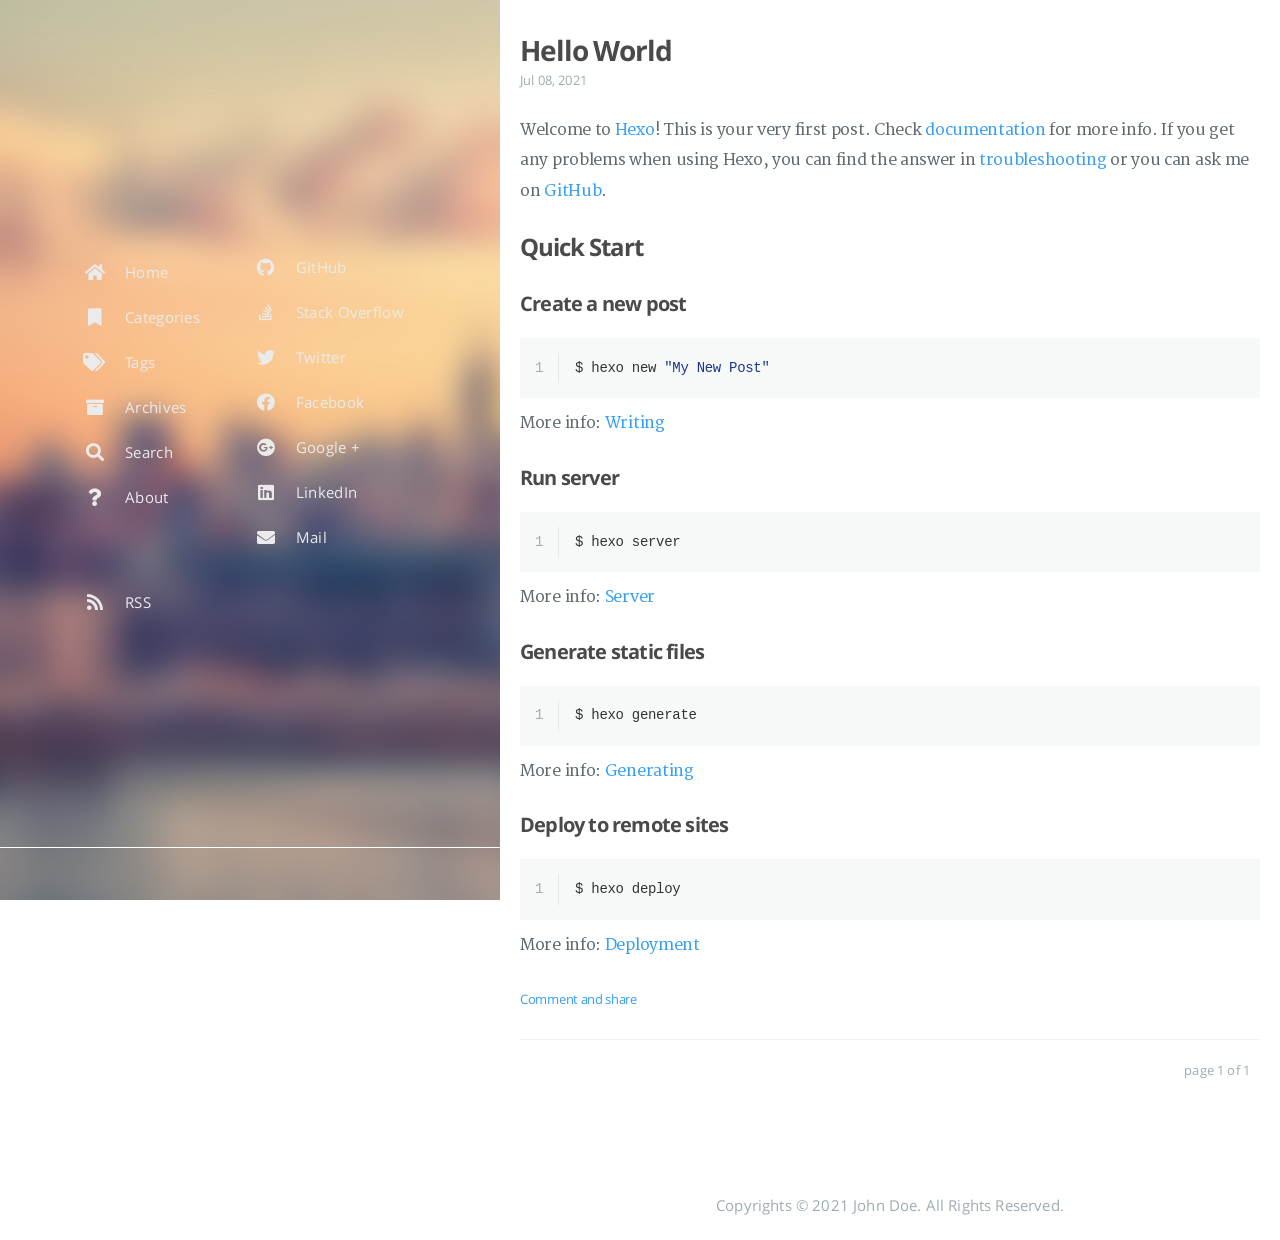
==== archives/index.html @ 2bb34d75 "Site updated: 2021-07-10 12:46:22" ====
<!DOCTYPE html>
<html lang="en">
    
<head>
    <meta charset="UTF-8">
    <meta name="viewport" content="width=device-width, initial-scale=1">
    <meta name="generator" content="Hexo">
    <title>Archives - Hexo</title>
    <meta name="author" content="John Doe">
    
    
    
    <script type="application/ld+json">{}</script>
    <meta property="og:type" content="blog">
<meta property="og:title" content="Hexo">
<meta property="og:url" content="http://example.com/archives/index.html">
<meta property="og:site_name" content="Hexo">
<meta property="og:locale" content="en_US">
<meta property="article:author" content="John Doe">
<meta name="twitter:card" content="summary">
    
    
        
    
    
    
    
    
    <!--STYLES-->
    
<link rel="stylesheet" href="/assets/css/style-0vx0y1b4r2hgbgjntsc25ld7u2rra9zrxju12p1kp8ycnck8n7cpwuxlswwr.min.css">

    <!--STYLES END-->
    

    

    
</head>

    <body>
        <div id="blog">
            <!-- Define author's picture -->


    

<header id="header" data-behavior="1">
    <i id="btn-open-sidebar" class="fa fa-lg fa-bars"></i>
    <div class="header-title">
        <a
            class="header-title-link"
            href="/"
            aria-label=""
        >
            Hexo
        </a>
    </div>
    
        
            <a
                class="header-right-picture "
                href="#about"
                aria-label="Open the link: /#about"
            >
        
        
        </a>
    
</header>

            <!-- Define author's picture -->


<nav id="sidebar" data-behavior="1">
    <div class="sidebar-container">
        
        
            <ul class="sidebar-buttons">
            
                <li class="sidebar-button">
                    
                        <a
                            class="sidebar-button-link "
                            href="/"
                            
                            rel="noopener"
                            title="Home"
                        >
                        <i class="sidebar-button-icon fa fa-home" aria-hidden="true"></i>
                        <span class="sidebar-button-desc">Home</span>
                    </a>
            </li>
            
                <li class="sidebar-button">
                    
                        <a
                            class="sidebar-button-link "
                            href="/all-categories"
                            
                            rel="noopener"
                            title="Categories"
                        >
                        <i class="sidebar-button-icon fa fa-bookmark" aria-hidden="true"></i>
                        <span class="sidebar-button-desc">Categories</span>
                    </a>
            </li>
            
                <li class="sidebar-button">
                    
                        <a
                            class="sidebar-button-link "
                            href="/all-tags"
                            
                            rel="noopener"
                            title="Tags"
                        >
                        <i class="sidebar-button-icon fa fa-tags" aria-hidden="true"></i>
                        <span class="sidebar-button-desc">Tags</span>
                    </a>
            </li>
            
                <li class="sidebar-button">
                    
                        <a
                            class="sidebar-button-link "
                            href="/all-archives"
                            
                            rel="noopener"
                            title="Archives"
                        >
                        <i class="sidebar-button-icon fa fa-archive" aria-hidden="true"></i>
                        <span class="sidebar-button-desc">Archives</span>
                    </a>
            </li>
            
                <li class="sidebar-button">
                    
                        <a
                            class="sidebar-button-link open-algolia-search"
                            href="#search"
                            
                            rel="noopener"
                            title="Search"
                        >
                        <i class="sidebar-button-icon fa fa-search" aria-hidden="true"></i>
                        <span class="sidebar-button-desc">Search</span>
                    </a>
            </li>
            
                <li class="sidebar-button">
                    
                        <a
                            class="sidebar-button-link "
                            href="#about"
                            
                            rel="noopener"
                            title="About"
                        >
                        <i class="sidebar-button-icon fa fa-question" aria-hidden="true"></i>
                        <span class="sidebar-button-desc">About</span>
                    </a>
            </li>
            
        </ul>
        
            <ul class="sidebar-buttons">
            
                <li class="sidebar-button">
                    
                        <a
                            class="sidebar-button-link "
                            href="https://github.com/"
                            
                                target="_blank"
                            
                            rel="noopener"
                            title="GitHub"
                        >
                        <i class="sidebar-button-icon fab fa-github" aria-hidden="true"></i>
                        <span class="sidebar-button-desc">GitHub</span>
                    </a>
            </li>
            
                <li class="sidebar-button">
                    
                        <a
                            class="sidebar-button-link "
                            href="http://stackoverflow.com/users"
                            
                                target="_blank"
                            
                            rel="noopener"
                            title="Stack Overflow"
                        >
                        <i class="sidebar-button-icon fab fa-stack-overflow" aria-hidden="true"></i>
                        <span class="sidebar-button-desc">Stack Overflow</span>
                    </a>
            </li>
            
                <li class="sidebar-button">
                    
                        <a
                            class="sidebar-button-link "
                            href="https://twitter.com/"
                            
                                target="_blank"
                            
                            rel="noopener"
                            title="Twitter"
                        >
                        <i class="sidebar-button-icon fab fa-twitter" aria-hidden="true"></i>
                        <span class="sidebar-button-desc">Twitter</span>
                    </a>
            </li>
            
                <li class="sidebar-button">
                    
                        <a
                            class="sidebar-button-link "
                            href="https://facebook.com/"
                            
                                target="_blank"
                            
                            rel="noopener"
                            title="Facebook"
                        >
                        <i class="sidebar-button-icon fab fa-facebook" aria-hidden="true"></i>
                        <span class="sidebar-button-desc">Facebook</span>
                    </a>
            </li>
            
                <li class="sidebar-button">
                    
                        <a
                            class="sidebar-button-link "
                            href="https://plus.google.com/"
                            
                                target="_blank"
                            
                            rel="noopener"
                            title="Google +"
                        >
                        <i class="sidebar-button-icon fab fa-google-plus" aria-hidden="true"></i>
                        <span class="sidebar-button-desc">Google +</span>
                    </a>
            </li>
            
                <li class="sidebar-button">
                    
                        <a
                            class="sidebar-button-link "
                            href="https://www.linkedin.com/profile/"
                            
                                target="_blank"
                            
                            rel="noopener"
                            title="LinkedIn"
                        >
                        <i class="sidebar-button-icon fab fa-linkedin" aria-hidden="true"></i>
                        <span class="sidebar-button-desc">LinkedIn</span>
                    </a>
            </li>
            
                <li class="sidebar-button">
                    
                        <a
                            class="sidebar-button-link "
                            href="/mailto"
                            
                            rel="noopener"
                            title="Mail"
                        >
                        <i class="sidebar-button-icon fa fa-envelope" aria-hidden="true"></i>
                        <span class="sidebar-button-desc">Mail</span>
                    </a>
            </li>
            
        </ul>
        
            <ul class="sidebar-buttons">
            
                <li class="sidebar-button">
                    
                        <a
                            class="sidebar-button-link "
                            href="/atom.xml"
                            
                            rel="noopener"
                            title="RSS"
                        >
                        <i class="sidebar-button-icon fa fa-rss" aria-hidden="true"></i>
                        <span class="sidebar-button-desc">RSS</span>
                    </a>
            </li>
            
        </ul>
        
    </div>
</nav>

            
            <div id="main" data-behavior="1"
                 class="
                        hasCoverMetaIn
                        ">
                
    <section class="postShorten-group main-content-wrap">
    
    
    <article class="postShorten postShorten--thumbnailimg-bottom">
        <div class="postShorten-wrap">
            
            <div class="postShorten-header">
                <h1 class="postShorten-title">
                    
                        <a
                            class="link-unstyled"
                            href="/2021/07/08/hello-world/"
                            aria-label=": Hello World"
                        >
                            Hello World
                        </a>
                    
                </h1>
                <div class="postShorten-meta">
    <time datetime="2021-07-08T10:15:32+08:00">
	
		    Jul 08, 2021
    	
    </time>
    
</div>

            </div>
            
                <div class="postShorten-content">
                    <p>Welcome to <a target="_blank" rel="noopener" href="https://hexo.io/">Hexo</a>! This is your very first post. Check <a target="_blank" rel="noopener" href="https://hexo.io/docs/">documentation</a> for more info. If you get any problems when using Hexo, you can find the answer in <a target="_blank" rel="noopener" href="https://hexo.io/docs/troubleshooting.html">troubleshooting</a> or you can ask me on <a target="_blank" rel="noopener" href="https://github.com/hexojs/hexo/issues">GitHub</a>.</p>
<h2 id="Quick-Start"><a href="#Quick-Start" class="headerlink" title="Quick Start"></a>Quick Start</h2><h3 id="Create-a-new-post"><a href="#Create-a-new-post" class="headerlink" title="Create a new post"></a>Create a new post</h3><figure class="highlight bash"><table><tr><td class="gutter"><pre><span class="line">1</span><br></pre></td><td class="code"><pre><span class="line">$ hexo new <span class="string">&quot;My New Post&quot;</span></span><br></pre></td></tr></table></figure>

<p>More info: <a target="_blank" rel="noopener" href="https://hexo.io/docs/writing.html">Writing</a></p>
<h3 id="Run-server"><a href="#Run-server" class="headerlink" title="Run server"></a>Run server</h3><figure class="highlight bash"><table><tr><td class="gutter"><pre><span class="line">1</span><br></pre></td><td class="code"><pre><span class="line">$ hexo server</span><br></pre></td></tr></table></figure>

<p>More info: <a target="_blank" rel="noopener" href="https://hexo.io/docs/server.html">Server</a></p>
<h3 id="Generate-static-files"><a href="#Generate-static-files" class="headerlink" title="Generate static files"></a>Generate static files</h3><figure class="highlight bash"><table><tr><td class="gutter"><pre><span class="line">1</span><br></pre></td><td class="code"><pre><span class="line">$ hexo generate</span><br></pre></td></tr></table></figure>

<p>More info: <a target="_blank" rel="noopener" href="https://hexo.io/docs/generating.html">Generating</a></p>
<h3 id="Deploy-to-remote-sites"><a href="#Deploy-to-remote-sites" class="headerlink" title="Deploy to remote sites"></a>Deploy to remote sites</h3><figure class="highlight bash"><table><tr><td class="gutter"><pre><span class="line">1</span><br></pre></td><td class="code"><pre><span class="line">$ hexo deploy</span><br></pre></td></tr></table></figure>

<p>More info: <a target="_blank" rel="noopener" href="https://hexo.io/docs/one-command-deployment.html">Deployment</a></p>

                    
                        


                    
                    
                        <p>
                            <a
                                href="/2021/07/08/hello-world/#post-footer"
                                class="postShorten-excerpt_link link"
                                aria-label=""
                            >
                                Comment and share
                            </a>
                        </p>
                    
                </div>
            
        </div>
        
    </article>
    
    <div class="pagination-bar">
    <ul class="pagination">
        
        
        <li class="pagination-number">page 1 of 1</li>
    </ul>
</div>

</section>



                <footer id="footer" class="main-content-wrap">
    <span class="copyrights">
        Copyrights &copy; 2021 John Doe. All Rights Reserved.
    </span>
</footer>

            </div>
            
        </div>
        


<div id="about">
    <div id="about-card">
        <div id="about-btn-close">
            <i class="fa fa-times"></i>
        </div>
        
            <h4 id="about-card-name">John Doe</h4>
        
            <div id="about-card-bio"><p>author.bio</p>
</div>
        
        
            <div id="about-card-job">
                <i class="fa fa-briefcase"></i>
                <br/>
                <p>author.job</p>

            </div>
        
        
    </div>
</div>

        
        
<div id="cover" style="background-image:url('/assets/images/cover.jpg');"></div>
        <!--SCRIPTS-->

<script src="/assets/js/script-9dwob63skpbcmeug5smx0tuoi9j66sajlagkvcofuxsrm4y6jspctwbn5pki.min.js"></script>

<!--SCRIPTS END-->





    </body>
</html>
---- assets/css/style-0vx0y1b4r2hgbgjntsc25ld7u2rra9zrxju12p1kp8ycnck8n7cpwuxlswwr.min.css ----
@charset "UTF-8";/*!
 * Font Awesome Free 5.15.2 by @fontawesome - https://fontawesome.com
 * License - https://fontawesome.com/license/free (Icons: CC BY 4.0, Fonts: SIL OFL 1.1, Code: MIT License)
 */.fa,.fab,.fad,.fal,.far,.fas{-moz-osx-font-smoothing:grayscale;-webkit-font-smoothing:antialiased;display:inline-block;font-style:normal;font-variant:normal;text-rendering:auto;line-height:1}.fa-lg{font-size:1.33333em;line-height:.75em;vertical-align:-.0667em}.fa-xs{font-size:.75em}.fa-sm{font-size:.875em}.fa-1x{font-size:1em}.fa-2x{font-size:2em}.fa-3x{font-size:3em}.fa-4x{font-size:4em}.fa-5x{font-size:5em}.fa-6x{font-size:6em}.fa-7x{font-size:7em}.fa-8x{font-size:8em}.fa-9x{font-size:9em}.fa-10x{font-size:10em}.fa-fw{text-align:center;width:1.25em}.fa-ul{list-style-type:none;margin-left:2.5em;padding-left:0}.fa-ul>li{position:relative}.fa-li{left:-2em;position:absolute;text-align:center;width:2em;line-height:inherit}.fa-border{border:solid .08em #eee;border-radius:.1em;padding:.2em .25em .15em}.fa-pull-left{float:left}.fa-pull-right{float:right}.fa.fa-pull-left,.fab.fa-pull-left,.fal.fa-pull-left,.far.fa-pull-left,.fas.fa-pull-left{margin-right:.3em}.fa.fa-pull-right,.fab.fa-pull-right,.fal.fa-pull-right,.far.fa-pull-right,.fas.fa-pull-right{margin-left:.3em}.fa-spin{-webkit-animation:fa-spin 2s infinite linear;animation:fa-spin 2s infinite linear}.fa-pulse{-webkit-animation:fa-spin 1s infinite steps(8);animation:fa-spin 1s infinite steps(8)}@-webkit-keyframes fa-spin{0%{-webkit-transform:rotate(0);transform:rotate(0)}100%{-webkit-transform:rotate(360deg);transform:rotate(360deg)}}@keyframes fa-spin{0%{-webkit-transform:rotate(0);transform:rotate(0)}100%{-webkit-transform:rotate(360deg);transform:rotate(360deg)}}.fa-rotate-90{-webkit-transform:rotate(90deg);transform:rotate(90deg)}.fa-rotate-180{-webkit-transform:rotate(180deg);transform:rotate(180deg)}.fa-rotate-270{-webkit-transform:rotate(270deg);transform:rotate(270deg)}.fa-flip-horizontal{-webkit-transform:scale(-1,1);transform:scale(-1,1)}.fa-flip-vertical{-webkit-transform:scale(1,-1);transform:scale(1,-1)}.fa-flip-both,.fa-flip-horizontal.fa-flip-vertical{-webkit-transform:scale(-1,-1);transform:scale(-1,-1)}:root .fa-flip-both,:root .fa-flip-horizontal,:root .fa-flip-vertical,:root .fa-rotate-180,:root .fa-rotate-270,:root .fa-rotate-90{-webkit-filter:none;filter:none}.fa-stack{display:inline-block;height:2em;line-height:2em;position:relative;vertical-align:middle;width:2.5em}.fa-stack-1x,.fa-stack-2x{left:0;position:absolute;text-align:center;width:100%}.fa-stack-1x{line-height:inherit}.fa-stack-2x{font-size:2em}.fa-inverse{color:#fff}.fa-500px:before{content:"\f26e"}.fa-accessible-icon:before{content:"\f368"}.fa-accusoft:before{content:"\f369"}.fa-acquisitions-incorporated:before{content:"\f6af"}.fa-ad:before{content:"\f641"}.fa-address-book:before{content:"\f2b9"}.fa-address-card:before{content:"\f2bb"}.fa-adjust:before{content:"\f042"}.fa-adn:before{content:"\f170"}.fa-adversal:before{content:"\f36a"}.fa-affiliatetheme:before{content:"\f36b"}.fa-air-freshener:before{content:"\f5d0"}.fa-airbnb:before{content:"\f834"}.fa-algolia:before{content:"\f36c"}.fa-align-center:before{content:"\f037"}.fa-align-justify:before{content:"\f039"}.fa-align-left:before{content:"\f036"}.fa-align-right:before{content:"\f038"}.fa-alipay:before{content:"\f642"}.fa-allergies:before{content:"\f461"}.fa-amazon:before{content:"\f270"}.fa-amazon-pay:before{content:"\f42c"}.fa-ambulance:before{content:"\f0f9"}.fa-american-sign-language-interpreting:before{content:"\f2a3"}.fa-amilia:before{content:"\f36d"}.fa-anchor:before{content:"\f13d"}.fa-android:before{content:"\f17b"}.fa-angellist:before{content:"\f209"}.fa-angle-double-down:before{content:"\f103"}.fa-angle-double-left:before{content:"\f100"}.fa-angle-double-right:before{content:"\f101"}.fa-angle-double-up:before{content:"\f102"}.fa-angle-down:before{content:"\f107"}.fa-angle-left:before{content:"\f104"}.fa-angle-right:before{content:"\f105"}.fa-angle-up:before{content:"\f106"}.fa-angry:before{content:"\f556"}.fa-angrycreative:before{content:"\f36e"}.fa-angular:before{content:"\f420"}.fa-ankh:before{content:"\f644"}.fa-app-store:before{content:"\f36f"}.fa-app-store-ios:before{content:"\f370"}.fa-apper:before{content:"\f371"}.fa-apple:before{content:"\f179"}.fa-apple-alt:before{content:"\f5d1"}.fa-apple-pay:before{content:"\f415"}.fa-archive:before{content:"\f187"}.fa-archway:before{content:"\f557"}.fa-arrow-alt-circle-down:before{content:"\f358"}.fa-arrow-alt-circle-left:before{content:"\f359"}.fa-arrow-alt-circle-right:before{content:"\f35a"}.fa-arrow-alt-circle-up:before{content:"\f35b"}.fa-arrow-circle-down:before{content:"\f0ab"}.fa-arrow-circle-left:before{content:"\f0a8"}.fa-arrow-circle-right:before{content:"\f0a9"}.fa-arrow-circle-up:before{content:"\f0aa"}.fa-arrow-down:before{content:"\f063"}.fa-arrow-left:before{content:"\f060"}.fa-arrow-right:before{content:"\f061"}.fa-arrow-up:before{content:"\f062"}.fa-arrows-alt:before{content:"\f0b2"}.fa-arrows-alt-h:before{content:"\f337"}.fa-arrows-alt-v:before{content:"\f338"}.fa-artstation:before{content:"\f77a"}.fa-assistive-listening-systems:before{content:"\f2a2"}.fa-asterisk:before{content:"\f069"}.fa-asymmetrik:before{content:"\f372"}.fa-at:before{content:"\f1fa"}.fa-atlas:before{content:"\f558"}.fa-atlassian:before{content:"\f77b"}.fa-atom:before{content:"\f5d2"}.fa-audible:before{content:"\f373"}.fa-audio-description:before{content:"\f29e"}.fa-autoprefixer:before{content:"\f41c"}.fa-avianex:before{content:"\f374"}.fa-aviato:before{content:"\f421"}.fa-award:before{content:"\f559"}.fa-aws:before{content:"\f375"}.fa-baby:before{content:"\f77c"}.fa-baby-carriage:before{content:"\f77d"}.fa-backspace:before{content:"\f55a"}.fa-backward:before{content:"\f04a"}.fa-bacon:before{content:"\f7e5"}.fa-bacteria:before{content:"\e059"}.fa-bacterium:before{content:"\e05a"}.fa-bahai:before{content:"\f666"}.fa-balance-scale:before{content:"\f24e"}.fa-balance-scale-left:before{content:"\f515"}.fa-balance-scale-right:before{content:"\f516"}.fa-ban:before{content:"\f05e"}.fa-band-aid:before{content:"\f462"}.fa-bandcamp:before{content:"\f2d5"}.fa-barcode:before{content:"\f02a"}.fa-bars:before{content:"\f0c9"}.fa-baseball-ball:before{content:"\f433"}.fa-basketball-ball:before{content:"\f434"}.fa-bath:before{content:"\f2cd"}.fa-battery-empty:before{content:"\f244"}.fa-battery-full:before{content:"\f240"}.fa-battery-half:before{content:"\f242"}.fa-battery-quarter:before{content:"\f243"}.fa-battery-three-quarters:before{content:"\f241"}.fa-battle-net:before{content:"\f835"}.fa-bed:before{content:"\f236"}.fa-beer:before{content:"\f0fc"}.fa-behance:before{content:"\f1b4"}.fa-behance-square:before{content:"\f1b5"}.fa-bell:before{content:"\f0f3"}.fa-bell-slash:before{content:"\f1f6"}.fa-bezier-curve:before{content:"\f55b"}.fa-bible:before{content:"\f647"}.fa-bicycle:before{content:"\f206"}.fa-biking:before{content:"\f84a"}.fa-bimobject:before{content:"\f378"}.fa-binoculars:before{content:"\f1e5"}.fa-biohazard:before{content:"\f780"}.fa-birthday-cake:before{content:"\f1fd"}.fa-bitbucket:before{content:"\f171"}.fa-bitcoin:before{content:"\f379"}.fa-bity:before{content:"\f37a"}.fa-black-tie:before{content:"\f27e"}.fa-blackberry:before{content:"\f37b"}.fa-blender:before{content:"\f517"}.fa-blender-phone:before{content:"\f6b6"}.fa-blind:before{content:"\f29d"}.fa-blog:before{content:"\f781"}.fa-blogger:before{content:"\f37c"}.fa-blogger-b:before{content:"\f37d"}.fa-bluetooth:before{content:"\f293"}.fa-bluetooth-b:before{content:"\f294"}.fa-bold:before{content:"\f032"}.fa-bolt:before{content:"\f0e7"}.fa-bomb:before{content:"\f1e2"}.fa-bone:before{content:"\f5d7"}.fa-bong:before{content:"\f55c"}.fa-book:before{content:"\f02d"}.fa-book-dead:before{content:"\f6b7"}.fa-book-medical:before{content:"\f7e6"}.fa-book-open:before{content:"\f518"}.fa-book-reader:before{content:"\f5da"}.fa-bookmark:before{content:"\f02e"}.fa-bootstrap:before{content:"\f836"}.fa-border-all:before{content:"\f84c"}.fa-border-none:before{content:"\f850"}.fa-border-style:before{content:"\f853"}.fa-bowling-ball:before{content:"\f436"}.fa-box:before{content:"\f466"}.fa-box-open:before{content:"\f49e"}.fa-box-tissue:before{content:"\e05b"}.fa-boxes:before{content:"\f468"}.fa-braille:before{content:"\f2a1"}.fa-brain:before{content:"\f5dc"}.fa-bread-slice:before{content:"\f7ec"}.fa-briefcase:before{content:"\f0b1"}.fa-briefcase-medical:before{content:"\f469"}.fa-broadcast-tower:before{content:"\f519"}.fa-broom:before{content:"\f51a"}.fa-brush:before{content:"\f55d"}.fa-btc:before{content:"\f15a"}.fa-buffer:before{content:"\f837"}.fa-bug:before{content:"\f188"}.fa-building:before{content:"\f1ad"}.fa-bullhorn:before{content:"\f0a1"}.fa-bullseye:before{content:"\f140"}.fa-burn:before{content:"\f46a"}.fa-buromobelexperte:before{content:"\f37f"}.fa-bus:before{content:"\f207"}.fa-bus-alt:before{content:"\f55e"}.fa-business-time:before{content:"\f64a"}.fa-buy-n-large:before{content:"\f8a6"}.fa-buysellads:before{content:"\f20d"}.fa-calculator:before{content:"\f1ec"}.fa-calendar:before{content:"\f133"}.fa-calendar-alt:before{content:"\f073"}.fa-calendar-check:before{content:"\f274"}.fa-calendar-day:before{content:"\f783"}.fa-calendar-minus:before{content:"\f272"}.fa-calendar-plus:before{content:"\f271"}.fa-calendar-times:before{content:"\f273"}.fa-calendar-week:before{content:"\f784"}.fa-camera:before{content:"\f030"}.fa-camera-retro:before{content:"\f083"}.fa-campground:before{content:"\f6bb"}.fa-canadian-maple-leaf:before{content:"\f785"}.fa-candy-cane:before{content:"\f786"}.fa-cannabis:before{content:"\f55f"}.fa-capsules:before{content:"\f46b"}.fa-car:before{content:"\f1b9"}.fa-car-alt:before{content:"\f5de"}.fa-car-battery:before{content:"\f5df"}.fa-car-crash:before{content:"\f5e1"}.fa-car-side:before{content:"\f5e4"}.fa-caravan:before{content:"\f8ff"}.fa-caret-down:before{content:"\f0d7"}.fa-caret-left:before{content:"\f0d9"}.fa-caret-right:before{content:"\f0da"}.fa-caret-square-down:before{content:"\f150"}.fa-caret-square-left:before{content:"\f191"}.fa-caret-square-right:before{content:"\f152"}.fa-caret-square-up:before{content:"\f151"}.fa-caret-up:before{content:"\f0d8"}.fa-carrot:before{content:"\f787"}.fa-cart-arrow-down:before{content:"\f218"}.fa-cart-plus:before{content:"\f217"}.fa-cash-register:before{content:"\f788"}.fa-cat:before{content:"\f6be"}.fa-cc-amazon-pay:before{content:"\f42d"}.fa-cc-amex:before{content:"\f1f3"}.fa-cc-apple-pay:before{content:"\f416"}.fa-cc-diners-club:before{content:"\f24c"}.fa-cc-discover:before{content:"\f1f2"}.fa-cc-jcb:before{content:"\f24b"}.fa-cc-mastercard:before{content:"\f1f1"}.fa-cc-paypal:before{content:"\f1f4"}.fa-cc-stripe:before{content:"\f1f5"}.fa-cc-visa:before{content:"\f1f0"}.fa-centercode:before{content:"\f380"}.fa-centos:before{content:"\f789"}.fa-certificate:before{content:"\f0a3"}.fa-chair:before{content:"\f6c0"}.fa-chalkboard:before{content:"\f51b"}.fa-chalkboard-teacher:before{content:"\f51c"}.fa-charging-station:before{content:"\f5e7"}.fa-chart-area:before{content:"\f1fe"}.fa-chart-bar:before{content:"\f080"}.fa-chart-line:before{content:"\f201"}.fa-chart-pie:before{content:"\f200"}.fa-check:before{content:"\f00c"}.fa-check-circle:before{content:"\f058"}.fa-check-double:before{content:"\f560"}.fa-check-square:before{content:"\f14a"}.fa-cheese:before{content:"\f7ef"}.fa-chess:before{content:"\f439"}.fa-chess-bishop:before{content:"\f43a"}.fa-chess-board:before{content:"\f43c"}.fa-chess-king:before{content:"\f43f"}.fa-chess-knight:before{content:"\f441"}.fa-chess-pawn:before{content:"\f443"}.fa-chess-queen:before{content:"\f445"}.fa-chess-rook:before{content:"\f447"}.fa-chevron-circle-down:before{content:"\f13a"}.fa-chevron-circle-left:before{content:"\f137"}.fa-chevron-circle-right:before{content:"\f138"}.fa-chevron-circle-up:before{content:"\f139"}.fa-chevron-down:before{content:"\f078"}.fa-chevron-left:before{content:"\f053"}.fa-chevron-right:before{content:"\f054"}.fa-chevron-up:before{content:"\f077"}.fa-child:before{content:"\f1ae"}.fa-chrome:before{content:"\f268"}.fa-chromecast:before{content:"\f838"}.fa-church:before{content:"\f51d"}.fa-circle:before{content:"\f111"}.fa-circle-notch:before{content:"\f1ce"}.fa-city:before{content:"\f64f"}.fa-clinic-medical:before{content:"\f7f2"}.fa-clipboard:before{content:"\f328"}.fa-clipboard-check:before{content:"\f46c"}.fa-clipboard-list:before{content:"\f46d"}.fa-clock:before{content:"\f017"}.fa-clone:before{content:"\f24d"}.fa-closed-captioning:before{content:"\f20a"}.fa-cloud:before{content:"\f0c2"}.fa-cloud-download-alt:before{content:"\f381"}.fa-cloud-meatball:before{content:"\f73b"}.fa-cloud-moon:before{content:"\f6c3"}.fa-cloud-moon-rain:before{content:"\f73c"}.fa-cloud-rain:before{content:"\f73d"}.fa-cloud-showers-heavy:before{content:"\f740"}.fa-cloud-sun:before{content:"\f6c4"}.fa-cloud-sun-rain:before{content:"\f743"}.fa-cloud-upload-alt:before{content:"\f382"}.fa-cloudflare:before{content:"\e07d"}.fa-cloudscale:before{content:"\f383"}.fa-cloudsmith:before{content:"\f384"}.fa-cloudversify:before{content:"\f385"}.fa-cocktail:before{content:"\f561"}.fa-code:before{content:"\f121"}.fa-code-branch:before{content:"\f126"}.fa-codepen:before{content:"\f1cb"}.fa-codiepie:before{content:"\f284"}.fa-coffee:before{content:"\f0f4"}.fa-cog:before{content:"\f013"}.fa-cogs:before{content:"\f085"}.fa-coins:before{content:"\f51e"}.fa-columns:before{content:"\f0db"}.fa-comment:before{content:"\f075"}.fa-comment-alt:before{content:"\f27a"}.fa-comment-dollar:before{content:"\f651"}.fa-comment-dots:before{content:"\f4ad"}.fa-comment-medical:before{content:"\f7f5"}.fa-comment-slash:before{content:"\f4b3"}.fa-comments:before{content:"\f086"}.fa-comments-dollar:before{content:"\f653"}.fa-compact-disc:before{content:"\f51f"}.fa-compass:before{content:"\f14e"}.fa-compress:before{content:"\f066"}.fa-compress-alt:before{content:"\f422"}.fa-compress-arrows-alt:before{content:"\f78c"}.fa-concierge-bell:before{content:"\f562"}.fa-confluence:before{content:"\f78d"}.fa-connectdevelop:before{content:"\f20e"}.fa-contao:before{content:"\f26d"}.fa-cookie:before{content:"\f563"}.fa-cookie-bite:before{content:"\f564"}.fa-copy:before{content:"\f0c5"}.fa-copyright:before{content:"\f1f9"}.fa-cotton-bureau:before{content:"\f89e"}.fa-couch:before{content:"\f4b8"}.fa-cpanel:before{content:"\f388"}.fa-creative-commons:before{content:"\f25e"}.fa-creative-commons-by:before{content:"\f4e7"}.fa-creative-commons-nc:before{content:"\f4e8"}.fa-creative-commons-nc-eu:before{content:"\f4e9"}.fa-creative-commons-nc-jp:before{content:"\f4ea"}.fa-creative-commons-nd:before{content:"\f4eb"}.fa-creative-commons-pd:before{content:"\f4ec"}.fa-creative-commons-pd-alt:before{content:"\f4ed"}.fa-creative-commons-remix:before{content:"\f4ee"}.fa-creative-commons-sa:before{content:"\f4ef"}.fa-creative-commons-sampling:before{content:"\f4f0"}.fa-creative-commons-sampling-plus:before{content:"\f4f1"}.fa-creative-commons-share:before{content:"\f4f2"}.fa-creative-commons-zero:before{content:"\f4f3"}.fa-credit-card:before{content:"\f09d"}.fa-critical-role:before{content:"\f6c9"}.fa-crop:before{content:"\f125"}.fa-crop-alt:before{content:"\f565"}.fa-cross:before{content:"\f654"}.fa-crosshairs:before{content:"\f05b"}.fa-crow:before{content:"\f520"}.fa-crown:before{content:"\f521"}.fa-crutch:before{content:"\f7f7"}.fa-css3:before{content:"\f13c"}.fa-css3-alt:before{content:"\f38b"}.fa-cube:before{content:"\f1b2"}.fa-cubes:before{content:"\f1b3"}.fa-cut:before{content:"\f0c4"}.fa-cuttlefish:before{content:"\f38c"}.fa-d-and-d:before{content:"\f38d"}.fa-d-and-d-beyond:before{content:"\f6ca"}.fa-dailymotion:before{content:"\e052"}.fa-dashcube:before{content:"\f210"}.fa-database:before{content:"\f1c0"}.fa-deaf:before{content:"\f2a4"}.fa-deezer:before{content:"\e077"}.fa-delicious:before{content:"\f1a5"}.fa-democrat:before{content:"\f747"}.fa-deploydog:before{content:"\f38e"}.fa-deskpro:before{content:"\f38f"}.fa-desktop:before{content:"\f108"}.fa-dev:before{content:"\f6cc"}.fa-deviantart:before{content:"\f1bd"}.fa-dharmachakra:before{content:"\f655"}.fa-dhl:before{content:"\f790"}.fa-diagnoses:before{content:"\f470"}.fa-diaspora:before{content:"\f791"}.fa-dice:before{content:"\f522"}.fa-dice-d20:before{content:"\f6cf"}.fa-dice-d6:before{content:"\f6d1"}.fa-dice-five:before{content:"\f523"}.fa-dice-four:before{content:"\f524"}.fa-dice-one:before{content:"\f525"}.fa-dice-six:before{content:"\f526"}.fa-dice-three:before{content:"\f527"}.fa-dice-two:before{content:"\f528"}.fa-digg:before{content:"\f1a6"}.fa-digital-ocean:before{content:"\f391"}.fa-digital-tachograph:before{content:"\f566"}.fa-directions:before{content:"\f5eb"}.fa-discord:before{content:"\f392"}.fa-discourse:before{content:"\f393"}.fa-disease:before{content:"\f7fa"}.fa-divide:before{content:"\f529"}.fa-dizzy:before{content:"\f567"}.fa-dna:before{content:"\f471"}.fa-dochub:before{content:"\f394"}.fa-docker:before{content:"\f395"}.fa-dog:before{content:"\f6d3"}.fa-dollar-sign:before{content:"\f155"}.fa-dolly:before{content:"\f472"}.fa-dolly-flatbed:before{content:"\f474"}.fa-donate:before{content:"\f4b9"}.fa-door-closed:before{content:"\f52a"}.fa-door-open:before{content:"\f52b"}.fa-dot-circle:before{content:"\f192"}.fa-dove:before{content:"\f4ba"}.fa-download:before{content:"\f019"}.fa-draft2digital:before{content:"\f396"}.fa-drafting-compass:before{content:"\f568"}.fa-dragon:before{content:"\f6d5"}.fa-draw-polygon:before{content:"\f5ee"}.fa-dribbble:before{content:"\f17d"}.fa-dribbble-square:before{content:"\f397"}.fa-dropbox:before{content:"\f16b"}.fa-drum:before{content:"\f569"}.fa-drum-steelpan:before{content:"\f56a"}.fa-drumstick-bite:before{content:"\f6d7"}.fa-drupal:before{content:"\f1a9"}.fa-dumbbell:before{content:"\f44b"}.fa-dumpster:before{content:"\f793"}.fa-dumpster-fire:before{content:"\f794"}.fa-dungeon:before{content:"\f6d9"}.fa-dyalog:before{content:"\f399"}.fa-earlybirds:before{content:"\f39a"}.fa-ebay:before{content:"\f4f4"}.fa-edge:before{content:"\f282"}.fa-edge-legacy:before{content:"\e078"}.fa-edit:before{content:"\f044"}.fa-egg:before{content:"\f7fb"}.fa-eject:before{content:"\f052"}.fa-elementor:before{content:"\f430"}.fa-ellipsis-h:before{content:"\f141"}.fa-ellipsis-v:before{content:"\f142"}.fa-ello:before{content:"\f5f1"}.fa-ember:before{content:"\f423"}.fa-empire:before{content:"\f1d1"}.fa-envelope:before{content:"\f0e0"}.fa-envelope-open:before{content:"\f2b6"}.fa-envelope-open-text:before{content:"\f658"}.fa-envelope-square:before{content:"\f199"}.fa-envira:before{content:"\f299"}.fa-equals:before{content:"\f52c"}.fa-eraser:before{content:"\f12d"}.fa-erlang:before{content:"\f39d"}.fa-ethereum:before{content:"\f42e"}.fa-ethernet:before{content:"\f796"}.fa-etsy:before{content:"\f2d7"}.fa-euro-sign:before{content:"\f153"}.fa-evernote:before{content:"\f839"}.fa-exchange-alt:before{content:"\f362"}.fa-exclamation:before{content:"\f12a"}.fa-exclamation-circle:before{content:"\f06a"}.fa-exclamation-triangle:before{content:"\f071"}.fa-expand:before{content:"\f065"}.fa-expand-alt:before{content:"\f424"}.fa-expand-arrows-alt:before{content:"\f31e"}.fa-expeditedssl:before{content:"\f23e"}.fa-external-link-alt:before{content:"\f35d"}.fa-external-link-square-alt:before{content:"\f360"}.fa-eye:before{content:"\f06e"}.fa-eye-dropper:before{content:"\f1fb"}.fa-eye-slash:before{content:"\f070"}.fa-facebook:before{content:"\f09a"}.fa-facebook-f:before{content:"\f39e"}.fa-facebook-messenger:before{content:"\f39f"}.fa-facebook-square:before{content:"\f082"}.fa-fan:before{content:"\f863"}.fa-fantasy-flight-games:before{content:"\f6dc"}.fa-fast-backward:before{content:"\f049"}.fa-fast-forward:before{content:"\f050"}.fa-faucet:before{content:"\e005"}.fa-fax:before{content:"\f1ac"}.fa-feather:before{content:"\f52d"}.fa-feather-alt:before{content:"\f56b"}.fa-fedex:before{content:"\f797"}.fa-fedora:before{content:"\f798"}.fa-female:before{content:"\f182"}.fa-fighter-jet:before{content:"\f0fb"}.fa-figma:before{content:"\f799"}.fa-file:before{content:"\f15b"}.fa-file-alt:before{content:"\f15c"}.fa-file-archive:before{content:"\f1c6"}.fa-file-audio:before{content:"\f1c7"}.fa-file-code:before{content:"\f1c9"}.fa-file-contract:before{content:"\f56c"}.fa-file-csv:before{content:"\f6dd"}.fa-file-download:before{content:"\f56d"}.fa-file-excel:before{content:"\f1c3"}.fa-file-export:before{content:"\f56e"}.fa-file-image:before{content:"\f1c5"}.fa-file-import:before{content:"\f56f"}.fa-file-invoice:before{content:"\f570"}.fa-file-invoice-dollar:before{content:"\f571"}.fa-file-medical:before{content:"\f477"}.fa-file-medical-alt:before{content:"\f478"}.fa-file-pdf:before{content:"\f1c1"}.fa-file-powerpoint:before{content:"\f1c4"}.fa-file-prescription:before{content:"\f572"}.fa-file-signature:before{content:"\f573"}.fa-file-upload:before{content:"\f574"}.fa-file-video:before{content:"\f1c8"}.fa-file-word:before{content:"\f1c2"}.fa-fill:before{content:"\f575"}.fa-fill-drip:before{content:"\f576"}.fa-film:before{content:"\f008"}.fa-filter:before{content:"\f0b0"}.fa-fingerprint:before{content:"\f577"}.fa-fire:before{content:"\f06d"}.fa-fire-alt:before{content:"\f7e4"}.fa-fire-extinguisher:before{content:"\f134"}.fa-firefox:before{content:"\f269"}.fa-firefox-browser:before{content:"\e007"}.fa-first-aid:before{content:"\f479"}.fa-first-order:before{content:"\f2b0"}.fa-first-order-alt:before{content:"\f50a"}.fa-firstdraft:before{content:"\f3a1"}.fa-fish:before{content:"\f578"}.fa-fist-raised:before{content:"\f6de"}.fa-flag:before{content:"\f024"}.fa-flag-checkered:before{content:"\f11e"}.fa-flag-usa:before{content:"\f74d"}.fa-flask:before{content:"\f0c3"}.fa-flickr:before{content:"\f16e"}.fa-flipboard:before{content:"\f44d"}.fa-flushed:before{content:"\f579"}.fa-fly:before{content:"\f417"}.fa-folder:before{content:"\f07b"}.fa-folder-minus:before{content:"\f65d"}.fa-folder-open:before{content:"\f07c"}.fa-folder-plus:before{content:"\f65e"}.fa-font:before{content:"\f031"}.fa-font-awesome:before{content:"\f2b4"}.fa-font-awesome-alt:before{content:"\f35c"}.fa-font-awesome-flag:before{content:"\f425"}.fa-font-awesome-logo-full:before{content:"\f4e6"}.fa-fonticons:before{content:"\f280"}.fa-fonticons-fi:before{content:"\f3a2"}.fa-football-ball:before{content:"\f44e"}.fa-fort-awesome:before{content:"\f286"}.fa-fort-awesome-alt:before{content:"\f3a3"}.fa-forumbee:before{content:"\f211"}.fa-forward:before{content:"\f04e"}.fa-foursquare:before{content:"\f180"}.fa-free-code-camp:before{content:"\f2c5"}.fa-freebsd:before{content:"\f3a4"}.fa-frog:before{content:"\f52e"}.fa-frown:before{content:"\f119"}.fa-frown-open:before{content:"\f57a"}.fa-fulcrum:before{content:"\f50b"}.fa-funnel-dollar:before{content:"\f662"}.fa-futbol:before{content:"\f1e3"}.fa-galactic-republic:before{content:"\f50c"}.fa-galactic-senate:before{content:"\f50d"}.fa-gamepad:before{content:"\f11b"}.fa-gas-pump:before{content:"\f52f"}.fa-gavel:before{content:"\f0e3"}.fa-gem:before{content:"\f3a5"}.fa-genderless:before{content:"\f22d"}.fa-get-pocket:before{content:"\f265"}.fa-gg:before{content:"\f260"}.fa-gg-circle:before{content:"\f261"}.fa-ghost:before{content:"\f6e2"}.fa-gift:before{content:"\f06b"}.fa-gifts:before{content:"\f79c"}.fa-git:before{content:"\f1d3"}.fa-git-alt:before{content:"\f841"}.fa-git-square:before{content:"\f1d2"}.fa-github:before{content:"\f09b"}.fa-github-alt:before{content:"\f113"}.fa-github-square:before{content:"\f092"}.fa-gitkraken:before{content:"\f3a6"}.fa-gitlab:before{content:"\f296"}.fa-gitter:before{content:"\f426"}.fa-glass-cheers:before{content:"\f79f"}.fa-glass-martini:before{content:"\f000"}.fa-glass-martini-alt:before{content:"\f57b"}.fa-glass-whiskey:before{content:"\f7a0"}.fa-glasses:before{content:"\f530"}.fa-glide:before{content:"\f2a5"}.fa-glide-g:before{content:"\f2a6"}.fa-globe:before{content:"\f0ac"}.fa-globe-africa:before{content:"\f57c"}.fa-globe-americas:before{content:"\f57d"}.fa-globe-asia:before{content:"\f57e"}.fa-globe-europe:before{content:"\f7a2"}.fa-gofore:before{content:"\f3a7"}.fa-golf-ball:before{content:"\f450"}.fa-goodreads:before{content:"\f3a8"}.fa-goodreads-g:before{content:"\f3a9"}.fa-google:before{content:"\f1a0"}.fa-google-drive:before{content:"\f3aa"}.fa-google-pay:before{content:"\e079"}.fa-google-play:before{content:"\f3ab"}.fa-google-plus:before{content:"\f2b3"}.fa-google-plus-g:before{content:"\f0d5"}.fa-google-plus-square:before{content:"\f0d4"}.fa-google-wallet:before{content:"\f1ee"}.fa-gopuram:before{content:"\f664"}.fa-graduation-cap:before{content:"\f19d"}.fa-gratipay:before{content:"\f184"}.fa-grav:before{content:"\f2d6"}.fa-greater-than:before{content:"\f531"}.fa-greater-than-equal:before{content:"\f532"}.fa-grimace:before{content:"\f57f"}.fa-grin:before{content:"\f580"}.fa-grin-alt:before{content:"\f581"}.fa-grin-beam:before{content:"\f582"}.fa-grin-beam-sweat:before{content:"\f583"}.fa-grin-hearts:before{content:"\f584"}.fa-grin-squint:before{content:"\f585"}.fa-grin-squint-tears:before{content:"\f586"}.fa-grin-stars:before{content:"\f587"}.fa-grin-tears:before{content:"\f588"}.fa-grin-tongue:before{content:"\f589"}.fa-grin-tongue-squint:before{content:"\f58a"}.fa-grin-tongue-wink:before{content:"\f58b"}.fa-grin-wink:before{content:"\f58c"}.fa-grip-horizontal:before{content:"\f58d"}.fa-grip-lines:before{content:"\f7a4"}.fa-grip-lines-vertical:before{content:"\f7a5"}.fa-grip-vertical:before{content:"\f58e"}.fa-gripfire:before{content:"\f3ac"}.fa-grunt:before{content:"\f3ad"}.fa-guilded:before{content:"\e07e"}.fa-guitar:before{content:"\f7a6"}.fa-gulp:before{content:"\f3ae"}.fa-h-square:before{content:"\f0fd"}.fa-hacker-news:before{content:"\f1d4"}.fa-hacker-news-square:before{content:"\f3af"}.fa-hackerrank:before{content:"\f5f7"}.fa-hamburger:before{content:"\f805"}.fa-hammer:before{content:"\f6e3"}.fa-hamsa:before{content:"\f665"}.fa-hand-holding:before{content:"\f4bd"}.fa-hand-holding-heart:before{content:"\f4be"}.fa-hand-holding-medical:before{content:"\e05c"}.fa-hand-holding-usd:before{content:"\f4c0"}.fa-hand-holding-water:before{content:"\f4c1"}.fa-hand-lizard:before{content:"\f258"}.fa-hand-middle-finger:before{content:"\f806"}.fa-hand-paper:before{content:"\f256"}.fa-hand-peace:before{content:"\f25b"}.fa-hand-point-down:before{content:"\f0a7"}.fa-hand-point-left:before{content:"\f0a5"}.fa-hand-point-right:before{content:"\f0a4"}.fa-hand-point-up:before{content:"\f0a6"}.fa-hand-pointer:before{content:"\f25a"}.fa-hand-rock:before{content:"\f255"}.fa-hand-scissors:before{content:"\f257"}.fa-hand-sparkles:before{content:"\e05d"}.fa-hand-spock:before{content:"\f259"}.fa-hands:before{content:"\f4c2"}.fa-hands-helping:before{content:"\f4c4"}.fa-hands-wash:before{content:"\e05e"}.fa-handshake:before{content:"\f2b5"}.fa-handshake-alt-slash:before{content:"\e05f"}.fa-handshake-slash:before{content:"\e060"}.fa-hanukiah:before{content:"\f6e6"}.fa-hard-hat:before{content:"\f807"}.fa-hashtag:before{content:"\f292"}.fa-hat-cowboy:before{content:"\f8c0"}.fa-hat-cowboy-side:before{content:"\f8c1"}.fa-hat-wizard:before{content:"\f6e8"}.fa-hdd:before{content:"\f0a0"}.fa-head-side-cough:before{content:"\e061"}.fa-head-side-cough-slash:before{content:"\e062"}.fa-head-side-mask:before{content:"\e063"}.fa-head-side-virus:before{content:"\e064"}.fa-heading:before{content:"\f1dc"}.fa-headphones:before{content:"\f025"}.fa-headphones-alt:before{content:"\f58f"}.fa-headset:before{content:"\f590"}.fa-heart:before{content:"\f004"}.fa-heart-broken:before{content:"\f7a9"}.fa-heartbeat:before{content:"\f21e"}.fa-helicopter:before{content:"\f533"}.fa-highlighter:before{content:"\f591"}.fa-hiking:before{content:"\f6ec"}.fa-hippo:before{content:"\f6ed"}.fa-hips:before{content:"\f452"}.fa-hire-a-helper:before{content:"\f3b0"}.fa-history:before{content:"\f1da"}.fa-hive:before{content:"\e07f"}.fa-hockey-puck:before{content:"\f453"}.fa-holly-berry:before{content:"\f7aa"}.fa-home:before{content:"\f015"}.fa-hooli:before{content:"\f427"}.fa-hornbill:before{content:"\f592"}.fa-horse:before{content:"\f6f0"}.fa-horse-head:before{content:"\f7ab"}.fa-hospital:before{content:"\f0f8"}.fa-hospital-alt:before{content:"\f47d"}.fa-hospital-symbol:before{content:"\f47e"}.fa-hospital-user:before{content:"\f80d"}.fa-hot-tub:before{content:"\f593"}.fa-hotdog:before{content:"\f80f"}.fa-hotel:before{content:"\f594"}.fa-hotjar:before{content:"\f3b1"}.fa-hourglass:before{content:"\f254"}.fa-hourglass-end:before{content:"\f253"}.fa-hourglass-half:before{content:"\f252"}.fa-hourglass-start:before{content:"\f251"}.fa-house-damage:before{content:"\f6f1"}.fa-house-user:before{content:"\e065"}.fa-houzz:before{content:"\f27c"}.fa-hryvnia:before{content:"\f6f2"}.fa-html5:before{content:"\f13b"}.fa-hubspot:before{content:"\f3b2"}.fa-i-cursor:before{content:"\f246"}.fa-ice-cream:before{content:"\f810"}.fa-icicles:before{content:"\f7ad"}.fa-icons:before{content:"\f86d"}.fa-id-badge:before{content:"\f2c1"}.fa-id-card:before{content:"\f2c2"}.fa-id-card-alt:before{content:"\f47f"}.fa-ideal:before{content:"\e013"}.fa-igloo:before{content:"\f7ae"}.fa-image:before{content:"\f03e"}.fa-images:before{content:"\f302"}.fa-imdb:before{content:"\f2d8"}.fa-inbox:before{content:"\f01c"}.fa-indent:before{content:"\f03c"}.fa-industry:before{content:"\f275"}.fa-infinity:before{content:"\f534"}.fa-info:before{content:"\f129"}.fa-info-circle:before{content:"\f05a"}.fa-innosoft:before{content:"\e080"}.fa-instagram:before{content:"\f16d"}.fa-instagram-square:before{content:"\e055"}.fa-instalod:before{content:"\e081"}.fa-intercom:before{content:"\f7af"}.fa-internet-explorer:before{content:"\f26b"}.fa-invision:before{content:"\f7b0"}.fa-ioxhost:before{content:"\f208"}.fa-italic:before{content:"\f033"}.fa-itch-io:before{content:"\f83a"}.fa-itunes:before{content:"\f3b4"}.fa-itunes-note:before{content:"\f3b5"}.fa-java:before{content:"\f4e4"}.fa-jedi:before{content:"\f669"}.fa-jedi-order:before{content:"\f50e"}.fa-jenkins:before{content:"\f3b6"}.fa-jira:before{content:"\f7b1"}.fa-joget:before{content:"\f3b7"}.fa-joint:before{content:"\f595"}.fa-joomla:before{content:"\f1aa"}.fa-journal-whills:before{content:"\f66a"}.fa-js:before{content:"\f3b8"}.fa-js-square:before{content:"\f3b9"}.fa-jsfiddle:before{content:"\f1cc"}.fa-kaaba:before{content:"\f66b"}.fa-kaggle:before{content:"\f5fa"}.fa-key:before{content:"\f084"}.fa-keybase:before{content:"\f4f5"}.fa-keyboard:before{content:"\f11c"}.fa-keycdn:before{content:"\f3ba"}.fa-khanda:before{content:"\f66d"}.fa-kickstarter:before{content:"\f3bb"}.fa-kickstarter-k:before{content:"\f3bc"}.fa-kiss:before{content:"\f596"}.fa-kiss-beam:before{content:"\f597"}.fa-kiss-wink-heart:before{content:"\f598"}.fa-kiwi-bird:before{content:"\f535"}.fa-korvue:before{content:"\f42f"}.fa-landmark:before{content:"\f66f"}.fa-language:before{content:"\f1ab"}.fa-laptop:before{content:"\f109"}.fa-laptop-code:before{content:"\f5fc"}.fa-laptop-house:before{content:"\e066"}.fa-laptop-medical:before{content:"\f812"}.fa-laravel:before{content:"\f3bd"}.fa-lastfm:before{content:"\f202"}.fa-lastfm-square:before{content:"\f203"}.fa-laugh:before{content:"\f599"}.fa-laugh-beam:before{content:"\f59a"}.fa-laugh-squint:before{content:"\f59b"}.fa-laugh-wink:before{content:"\f59c"}.fa-layer-group:before{content:"\f5fd"}.fa-leaf:before{content:"\f06c"}.fa-leanpub:before{content:"\f212"}.fa-lemon:before{content:"\f094"}.fa-less:before{content:"\f41d"}.fa-less-than:before{content:"\f536"}.fa-less-than-equal:before{content:"\f537"}.fa-level-down-alt:before{content:"\f3be"}.fa-level-up-alt:before{content:"\f3bf"}.fa-life-ring:before{content:"\f1cd"}.fa-lightbulb:before{content:"\f0eb"}.fa-line:before{content:"\f3c0"}.fa-link:before{content:"\f0c1"}.fa-linkedin:before{content:"\f08c"}.fa-linkedin-in:before{content:"\f0e1"}.fa-linode:before{content:"\f2b8"}.fa-linux:before{content:"\f17c"}.fa-lira-sign:before{content:"\f195"}.fa-list:before{content:"\f03a"}.fa-list-alt:before{content:"\f022"}.fa-list-ol:before{content:"\f0cb"}.fa-list-ul:before{content:"\f0ca"}.fa-location-arrow:before{content:"\f124"}.fa-lock:before{content:"\f023"}.fa-lock-open:before{content:"\f3c1"}.fa-long-arrow-alt-down:before{content:"\f309"}.fa-long-arrow-alt-left:before{content:"\f30a"}.fa-long-arrow-alt-right:before{content:"\f30b"}.fa-long-arrow-alt-up:before{content:"\f30c"}.fa-low-vision:before{content:"\f2a8"}.fa-luggage-cart:before{content:"\f59d"}.fa-lungs:before{content:"\f604"}.fa-lungs-virus:before{content:"\e067"}.fa-lyft:before{content:"\f3c3"}.fa-magento:before{content:"\f3c4"}.fa-magic:before{content:"\f0d0"}.fa-magnet:before{content:"\f076"}.fa-mail-bulk:before{content:"\f674"}.fa-mailchimp:before{content:"\f59e"}.fa-male:before{content:"\f183"}.fa-mandalorian:before{content:"\f50f"}.fa-map:before{content:"\f279"}.fa-map-marked:before{content:"\f59f"}.fa-map-marked-alt:before{content:"\f5a0"}.fa-map-marker:before{content:"\f041"}.fa-map-marker-alt:before{content:"\f3c5"}.fa-map-pin:before{content:"\f276"}.fa-map-signs:before{content:"\f277"}.fa-markdown:before{content:"\f60f"}.fa-marker:before{content:"\f5a1"}.fa-mars:before{content:"\f222"}.fa-mars-double:before{content:"\f227"}.fa-mars-stroke:before{content:"\f229"}.fa-mars-stroke-h:before{content:"\f22b"}.fa-mars-stroke-v:before{content:"\f22a"}.fa-mask:before{content:"\f6fa"}.fa-mastodon:before{content:"\f4f6"}.fa-maxcdn:before{content:"\f136"}.fa-mdb:before{content:"\f8ca"}.fa-medal:before{content:"\f5a2"}.fa-medapps:before{content:"\f3c6"}.fa-medium:before{content:"\f23a"}.fa-medium-m:before{content:"\f3c7"}.fa-medkit:before{content:"\f0fa"}.fa-medrt:before{content:"\f3c8"}.fa-meetup:before{content:"\f2e0"}.fa-megaport:before{content:"\f5a3"}.fa-meh:before{content:"\f11a"}.fa-meh-blank:before{content:"\f5a4"}.fa-meh-rolling-eyes:before{content:"\f5a5"}.fa-memory:before{content:"\f538"}.fa-mendeley:before{content:"\f7b3"}.fa-menorah:before{content:"\f676"}.fa-mercury:before{content:"\f223"}.fa-meteor:before{content:"\f753"}.fa-microblog:before{content:"\e01a"}.fa-microchip:before{content:"\f2db"}.fa-microphone:before{content:"\f130"}.fa-microphone-alt:before{content:"\f3c9"}.fa-microphone-alt-slash:before{content:"\f539"}.fa-microphone-slash:before{content:"\f131"}.fa-microscope:before{content:"\f610"}.fa-microsoft:before{content:"\f3ca"}.fa-minus:before{content:"\f068"}.fa-minus-circle:before{content:"\f056"}.fa-minus-square:before{content:"\f146"}.fa-mitten:before{content:"\f7b5"}.fa-mix:before{content:"\f3cb"}.fa-mixcloud:before{content:"\f289"}.fa-mixer:before{content:"\e056"}.fa-mizuni:before{content:"\f3cc"}.fa-mobile:before{content:"\f10b"}.fa-mobile-alt:before{content:"\f3cd"}.fa-modx:before{content:"\f285"}.fa-monero:before{content:"\f3d0"}.fa-money-bill:before{content:"\f0d6"}.fa-money-bill-alt:before{content:"\f3d1"}.fa-money-bill-wave:before{content:"\f53a"}.fa-money-bill-wave-alt:before{content:"\f53b"}.fa-money-check:before{content:"\f53c"}.fa-money-check-alt:before{content:"\f53d"}.fa-monument:before{content:"\f5a6"}.fa-moon:before{content:"\f186"}.fa-mortar-pestle:before{content:"\f5a7"}.fa-mosque:before{content:"\f678"}.fa-motorcycle:before{content:"\f21c"}.fa-mountain:before{content:"\f6fc"}.fa-mouse:before{content:"\f8cc"}.fa-mouse-pointer:before{content:"\f245"}.fa-mug-hot:before{content:"\f7b6"}.fa-music:before{content:"\f001"}.fa-napster:before{content:"\f3d2"}.fa-neos:before{content:"\f612"}.fa-network-wired:before{content:"\f6ff"}.fa-neuter:before{content:"\f22c"}.fa-newspaper:before{content:"\f1ea"}.fa-nimblr:before{content:"\f5a8"}.fa-node:before{content:"\f419"}.fa-node-js:before{content:"\f3d3"}.fa-not-equal:before{content:"\f53e"}.fa-notes-medical:before{content:"\f481"}.fa-npm:before{content:"\f3d4"}.fa-ns8:before{content:"\f3d5"}.fa-nutritionix:before{content:"\f3d6"}.fa-object-group:before{content:"\f247"}.fa-object-ungroup:before{content:"\f248"}.fa-octopus-deploy:before{content:"\e082"}.fa-odnoklassniki:before{content:"\f263"}.fa-odnoklassniki-square:before{content:"\f264"}.fa-oil-can:before{content:"\f613"}.fa-old-republic:before{content:"\f510"}.fa-om:before{content:"\f679"}.fa-opencart:before{content:"\f23d"}.fa-openid:before{content:"\f19b"}.fa-opera:before{content:"\f26a"}.fa-optin-monster:before{content:"\f23c"}.fa-orcid:before{content:"\f8d2"}.fa-osi:before{content:"\f41a"}.fa-otter:before{content:"\f700"}.fa-outdent:before{content:"\f03b"}.fa-page4:before{content:"\f3d7"}.fa-pagelines:before{content:"\f18c"}.fa-pager:before{content:"\f815"}.fa-paint-brush:before{content:"\f1fc"}.fa-paint-roller:before{content:"\f5aa"}.fa-palette:before{content:"\f53f"}.fa-palfed:before{content:"\f3d8"}.fa-pallet:before{content:"\f482"}.fa-paper-plane:before{content:"\f1d8"}.fa-paperclip:before{content:"\f0c6"}.fa-parachute-box:before{content:"\f4cd"}.fa-paragraph:before{content:"\f1dd"}.fa-parking:before{content:"\f540"}.fa-passport:before{content:"\f5ab"}.fa-pastafarianism:before{content:"\f67b"}.fa-paste:before{content:"\f0ea"}.fa-patreon:before{content:"\f3d9"}.fa-pause:before{content:"\f04c"}.fa-pause-circle:before{content:"\f28b"}.fa-paw:before{content:"\f1b0"}.fa-paypal:before{content:"\f1ed"}.fa-peace:before{content:"\f67c"}.fa-pen:before{content:"\f304"}.fa-pen-alt:before{content:"\f305"}.fa-pen-fancy:before{content:"\f5ac"}.fa-pen-nib:before{content:"\f5ad"}.fa-pen-square:before{content:"\f14b"}.fa-pencil-alt:before{content:"\f303"}.fa-pencil-ruler:before{content:"\f5ae"}.fa-penny-arcade:before{content:"\f704"}.fa-people-arrows:before{content:"\e068"}.fa-people-carry:before{content:"\f4ce"}.fa-pepper-hot:before{content:"\f816"}.fa-perbyte:before{content:"\e083"}.fa-percent:before{content:"\f295"}.fa-percentage:before{content:"\f541"}.fa-periscope:before{content:"\f3da"}.fa-person-booth:before{content:"\f756"}.fa-phabricator:before{content:"\f3db"}.fa-phoenix-framework:before{content:"\f3dc"}.fa-phoenix-squadron:before{content:"\f511"}.fa-phone:before{content:"\f095"}.fa-phone-alt:before{content:"\f879"}.fa-phone-slash:before{content:"\f3dd"}.fa-phone-square:before{content:"\f098"}.fa-phone-square-alt:before{content:"\f87b"}.fa-phone-volume:before{content:"\f2a0"}.fa-photo-video:before{content:"\f87c"}.fa-php:before{content:"\f457"}.fa-pied-piper:before{content:"\f2ae"}.fa-pied-piper-alt:before{content:"\f1a8"}.fa-pied-piper-hat:before{content:"\f4e5"}.fa-pied-piper-pp:before{content:"\f1a7"}.fa-pied-piper-square:before{content:"\e01e"}.fa-piggy-bank:before{content:"\f4d3"}.fa-pills:before{content:"\f484"}.fa-pinterest:before{content:"\f0d2"}.fa-pinterest-p:before{content:"\f231"}.fa-pinterest-square:before{content:"\f0d3"}.fa-pizza-slice:before{content:"\f818"}.fa-place-of-worship:before{content:"\f67f"}.fa-plane:before{content:"\f072"}.fa-plane-arrival:before{content:"\f5af"}.fa-plane-departure:before{content:"\f5b0"}.fa-plane-slash:before{content:"\e069"}.fa-play:before{content:"\f04b"}.fa-play-circle:before{content:"\f144"}.fa-playstation:before{content:"\f3df"}.fa-plug:before{content:"\f1e6"}.fa-plus:before{content:"\f067"}.fa-plus-circle:before{content:"\f055"}.fa-plus-square:before{content:"\f0fe"}.fa-podcast:before{content:"\f2ce"}.fa-poll:before{content:"\f681"}.fa-poll-h:before{content:"\f682"}.fa-poo:before{content:"\f2fe"}.fa-poo-storm:before{content:"\f75a"}.fa-poop:before{content:"\f619"}.fa-portrait:before{content:"\f3e0"}.fa-pound-sign:before{content:"\f154"}.fa-power-off:before{content:"\f011"}.fa-pray:before{content:"\f683"}.fa-praying-hands:before{content:"\f684"}.fa-prescription:before{content:"\f5b1"}.fa-prescription-bottle:before{content:"\f485"}.fa-prescription-bottle-alt:before{content:"\f486"}.fa-print:before{content:"\f02f"}.fa-procedures:before{content:"\f487"}.fa-product-hunt:before{content:"\f288"}.fa-project-diagram:before{content:"\f542"}.fa-pump-medical:before{content:"\e06a"}.fa-pump-soap:before{content:"\e06b"}.fa-pushed:before{content:"\f3e1"}.fa-puzzle-piece:before{content:"\f12e"}.fa-python:before{content:"\f3e2"}.fa-qq:before{content:"\f1d6"}.fa-qrcode:before{content:"\f029"}.fa-question:before{content:"\f128"}.fa-question-circle:before{content:"\f059"}.fa-quidditch:before{content:"\f458"}.fa-quinscape:before{content:"\f459"}.fa-quora:before{content:"\f2c4"}.fa-quote-left:before{content:"\f10d"}.fa-quote-right:before{content:"\f10e"}.fa-quran:before{content:"\f687"}.fa-r-project:before{content:"\f4f7"}.fa-radiation:before{content:"\f7b9"}.fa-radiation-alt:before{content:"\f7ba"}.fa-rainbow:before{content:"\f75b"}.fa-random:before{content:"\f074"}.fa-raspberry-pi:before{content:"\f7bb"}.fa-ravelry:before{content:"\f2d9"}.fa-react:before{content:"\f41b"}.fa-reacteurope:before{content:"\f75d"}.fa-readme:before{content:"\f4d5"}.fa-rebel:before{content:"\f1d0"}.fa-receipt:before{content:"\f543"}.fa-record-vinyl:before{content:"\f8d9"}.fa-recycle:before{content:"\f1b8"}.fa-red-river:before{content:"\f3e3"}.fa-reddit:before{content:"\f1a1"}.fa-reddit-alien:before{content:"\f281"}.fa-reddit-square:before{content:"\f1a2"}.fa-redhat:before{content:"\f7bc"}.fa-redo:before{content:"\f01e"}.fa-redo-alt:before{content:"\f2f9"}.fa-registered:before{content:"\f25d"}.fa-remove-format:before{content:"\f87d"}.fa-renren:before{content:"\f18b"}.fa-reply:before{content:"\f3e5"}.fa-reply-all:before{content:"\f122"}.fa-replyd:before{content:"\f3e6"}.fa-republican:before{content:"\f75e"}.fa-researchgate:before{content:"\f4f8"}.fa-resolving:before{content:"\f3e7"}.fa-restroom:before{content:"\f7bd"}.fa-retweet:before{content:"\f079"}.fa-rev:before{content:"\f5b2"}.fa-ribbon:before{content:"\f4d6"}.fa-ring:before{content:"\f70b"}.fa-road:before{content:"\f018"}.fa-robot:before{content:"\f544"}.fa-rocket:before{content:"\f135"}.fa-rocketchat:before{content:"\f3e8"}.fa-rockrms:before{content:"\f3e9"}.fa-route:before{content:"\f4d7"}.fa-rss:before{content:"\f09e"}.fa-rss-square:before{content:"\f143"}.fa-ruble-sign:before{content:"\f158"}.fa-ruler:before{content:"\f545"}.fa-ruler-combined:before{content:"\f546"}.fa-ruler-horizontal:before{content:"\f547"}.fa-ruler-vertical:before{content:"\f548"}.fa-running:before{content:"\f70c"}.fa-rupee-sign:before{content:"\f156"}.fa-rust:before{content:"\e07a"}.fa-sad-cry:before{content:"\f5b3"}.fa-sad-tear:before{content:"\f5b4"}.fa-safari:before{content:"\f267"}.fa-salesforce:before{content:"\f83b"}.fa-sass:before{content:"\f41e"}.fa-satellite:before{content:"\f7bf"}.fa-satellite-dish:before{content:"\f7c0"}.fa-save:before{content:"\f0c7"}.fa-schlix:before{content:"\f3ea"}.fa-school:before{content:"\f549"}.fa-screwdriver:before{content:"\f54a"}.fa-scribd:before{content:"\f28a"}.fa-scroll:before{content:"\f70e"}.fa-sd-card:before{content:"\f7c2"}.fa-search:before{content:"\f002"}.fa-search-dollar:before{content:"\f688"}.fa-search-location:before{content:"\f689"}.fa-search-minus:before{content:"\f010"}.fa-search-plus:before{content:"\f00e"}.fa-searchengin:before{content:"\f3eb"}.fa-seedling:before{content:"\f4d8"}.fa-sellcast:before{content:"\f2da"}.fa-sellsy:before{content:"\f213"}.fa-server:before{content:"\f233"}.fa-servicestack:before{content:"\f3ec"}.fa-shapes:before{content:"\f61f"}.fa-share:before{content:"\f064"}.fa-share-alt:before{content:"\f1e0"}.fa-share-alt-square:before{content:"\f1e1"}.fa-share-square:before{content:"\f14d"}.fa-shekel-sign:before{content:"\f20b"}.fa-shield-alt:before{content:"\f3ed"}.fa-shield-virus:before{content:"\e06c"}.fa-ship:before{content:"\f21a"}.fa-shipping-fast:before{content:"\f48b"}.fa-shirtsinbulk:before{content:"\f214"}.fa-shoe-prints:before{content:"\f54b"}.fa-shopify:before{content:"\e057"}.fa-shopping-bag:before{content:"\f290"}.fa-shopping-basket:before{content:"\f291"}.fa-shopping-cart:before{content:"\f07a"}.fa-shopware:before{content:"\f5b5"}.fa-shower:before{content:"\f2cc"}.fa-shuttle-van:before{content:"\f5b6"}.fa-sign:before{content:"\f4d9"}.fa-sign-in-alt:before{content:"\f2f6"}.fa-sign-language:before{content:"\f2a7"}.fa-sign-out-alt:before{content:"\f2f5"}.fa-signal:before{content:"\f012"}.fa-signature:before{content:"\f5b7"}.fa-sim-card:before{content:"\f7c4"}.fa-simplybuilt:before{content:"\f215"}.fa-sink:before{content:"\e06d"}.fa-sistrix:before{content:"\f3ee"}.fa-sitemap:before{content:"\f0e8"}.fa-sith:before{content:"\f512"}.fa-skating:before{content:"\f7c5"}.fa-sketch:before{content:"\f7c6"}.fa-skiing:before{content:"\f7c9"}.fa-skiing-nordic:before{content:"\f7ca"}.fa-skull:before{content:"\f54c"}.fa-skull-crossbones:before{content:"\f714"}.fa-skyatlas:before{content:"\f216"}.fa-skype:before{content:"\f17e"}.fa-slack:before{content:"\f198"}.fa-slack-hash:before{content:"\f3ef"}.fa-slash:before{content:"\f715"}.fa-sleigh:before{content:"\f7cc"}.fa-sliders-h:before{content:"\f1de"}.fa-slideshare:before{content:"\f1e7"}.fa-smile:before{content:"\f118"}.fa-smile-beam:before{content:"\f5b8"}.fa-smile-wink:before{content:"\f4da"}.fa-smog:before{content:"\f75f"}.fa-smoking:before{content:"\f48d"}.fa-smoking-ban:before{content:"\f54d"}.fa-sms:before{content:"\f7cd"}.fa-snapchat:before{content:"\f2ab"}.fa-snapchat-ghost:before{content:"\f2ac"}.fa-snapchat-square:before{content:"\f2ad"}.fa-snowboarding:before{content:"\f7ce"}.fa-snowflake:before{content:"\f2dc"}.fa-snowman:before{content:"\f7d0"}.fa-snowplow:before{content:"\f7d2"}.fa-soap:before{content:"\e06e"}.fa-socks:before{content:"\f696"}.fa-solar-panel:before{content:"\f5ba"}.fa-sort:before{content:"\f0dc"}.fa-sort-alpha-down:before{content:"\f15d"}.fa-sort-alpha-down-alt:before{content:"\f881"}.fa-sort-alpha-up:before{content:"\f15e"}.fa-sort-alpha-up-alt:before{content:"\f882"}.fa-sort-amount-down:before{content:"\f160"}.fa-sort-amount-down-alt:before{content:"\f884"}.fa-sort-amount-up:before{content:"\f161"}.fa-sort-amount-up-alt:before{content:"\f885"}.fa-sort-down:before{content:"\f0dd"}.fa-sort-numeric-down:before{content:"\f162"}.fa-sort-numeric-down-alt:before{content:"\f886"}.fa-sort-numeric-up:before{content:"\f163"}.fa-sort-numeric-up-alt:before{content:"\f887"}.fa-sort-up:before{content:"\f0de"}.fa-soundcloud:before{content:"\f1be"}.fa-sourcetree:before{content:"\f7d3"}.fa-spa:before{content:"\f5bb"}.fa-space-shuttle:before{content:"\f197"}.fa-speakap:before{content:"\f3f3"}.fa-speaker-deck:before{content:"\f83c"}.fa-spell-check:before{content:"\f891"}.fa-spider:before{content:"\f717"}.fa-spinner:before{content:"\f110"}.fa-splotch:before{content:"\f5bc"}.fa-spotify:before{content:"\f1bc"}.fa-spray-can:before{content:"\f5bd"}.fa-square:before{content:"\f0c8"}.fa-square-full:before{content:"\f45c"}.fa-square-root-alt:before{content:"\f698"}.fa-squarespace:before{content:"\f5be"}.fa-stack-exchange:before{content:"\f18d"}.fa-stack-overflow:before{content:"\f16c"}.fa-stackpath:before{content:"\f842"}.fa-stamp:before{content:"\f5bf"}.fa-star:before{content:"\f005"}.fa-star-and-crescent:before{content:"\f699"}.fa-star-half:before{content:"\f089"}.fa-star-half-alt:before{content:"\f5c0"}.fa-star-of-david:before{content:"\f69a"}.fa-star-of-life:before{content:"\f621"}.fa-staylinked:before{content:"\f3f5"}.fa-steam:before{content:"\f1b6"}.fa-steam-square:before{content:"\f1b7"}.fa-steam-symbol:before{content:"\f3f6"}.fa-step-backward:before{content:"\f048"}.fa-step-forward:before{content:"\f051"}.fa-stethoscope:before{content:"\f0f1"}.fa-sticker-mule:before{content:"\f3f7"}.fa-sticky-note:before{content:"\f249"}.fa-stop:before{content:"\f04d"}.fa-stop-circle:before{content:"\f28d"}.fa-stopwatch:before{content:"\f2f2"}.fa-stopwatch-20:before{content:"\e06f"}.fa-store:before{content:"\f54e"}.fa-store-alt:before{content:"\f54f"}.fa-store-alt-slash:before{content:"\e070"}.fa-store-slash:before{content:"\e071"}.fa-strava:before{content:"\f428"}.fa-stream:before{content:"\f550"}.fa-street-view:before{content:"\f21d"}.fa-strikethrough:before{content:"\f0cc"}.fa-stripe:before{content:"\f429"}.fa-stripe-s:before{content:"\f42a"}.fa-stroopwafel:before{content:"\f551"}.fa-studiovinari:before{content:"\f3f8"}.fa-stumbleupon:before{content:"\f1a4"}.fa-stumbleupon-circle:before{content:"\f1a3"}.fa-subscript:before{content:"\f12c"}.fa-subway:before{content:"\f239"}.fa-suitcase:before{content:"\f0f2"}.fa-suitcase-rolling:before{content:"\f5c1"}.fa-sun:before{content:"\f185"}.fa-superpowers:before{content:"\f2dd"}.fa-superscript:before{content:"\f12b"}.fa-supple:before{content:"\f3f9"}.fa-surprise:before{content:"\f5c2"}.fa-suse:before{content:"\f7d6"}.fa-swatchbook:before{content:"\f5c3"}.fa-swift:before{content:"\f8e1"}.fa-swimmer:before{content:"\f5c4"}.fa-swimming-pool:before{content:"\f5c5"}.fa-symfony:before{content:"\f83d"}.fa-synagogue:before{content:"\f69b"}.fa-sync:before{content:"\f021"}.fa-sync-alt:before{content:"\f2f1"}.fa-syringe:before{content:"\f48e"}.fa-table:before{content:"\f0ce"}.fa-table-tennis:before{content:"\f45d"}.fa-tablet:before{content:"\f10a"}.fa-tablet-alt:before{content:"\f3fa"}.fa-tablets:before{content:"\f490"}.fa-tachometer-alt:before{content:"\f3fd"}.fa-tag:before{content:"\f02b"}.fa-tags:before{content:"\f02c"}.fa-tape:before{content:"\f4db"}.fa-tasks:before{content:"\f0ae"}.fa-taxi:before{content:"\f1ba"}.fa-teamspeak:before{content:"\f4f9"}.fa-teeth:before{content:"\f62e"}.fa-teeth-open:before{content:"\f62f"}.fa-telegram:before{content:"\f2c6"}.fa-telegram-plane:before{content:"\f3fe"}.fa-temperature-high:before{content:"\f769"}.fa-temperature-low:before{content:"\f76b"}.fa-tencent-weibo:before{content:"\f1d5"}.fa-tenge:before{content:"\f7d7"}.fa-terminal:before{content:"\f120"}.fa-text-height:before{content:"\f034"}.fa-text-width:before{content:"\f035"}.fa-th:before{content:"\f00a"}.fa-th-large:before{content:"\f009"}.fa-th-list:before{content:"\f00b"}.fa-the-red-yeti:before{content:"\f69d"}.fa-theater-masks:before{content:"\f630"}.fa-themeco:before{content:"\f5c6"}.fa-themeisle:before{content:"\f2b2"}.fa-thermometer:before{content:"\f491"}.fa-thermometer-empty:before{content:"\f2cb"}.fa-thermometer-full:before{content:"\f2c7"}.fa-thermometer-half:before{content:"\f2c9"}.fa-thermometer-quarter:before{content:"\f2ca"}.fa-thermometer-three-quarters:before{content:"\f2c8"}.fa-think-peaks:before{content:"\f731"}.fa-thumbs-down:before{content:"\f165"}.fa-thumbs-up:before{content:"\f164"}.fa-thumbtack:before{content:"\f08d"}.fa-ticket-alt:before{content:"\f3ff"}.fa-tiktok:before{content:"\e07b"}.fa-times:before{content:"\f00d"}.fa-times-circle:before{content:"\f057"}.fa-tint:before{content:"\f043"}.fa-tint-slash:before{content:"\f5c7"}.fa-tired:before{content:"\f5c8"}.fa-toggle-off:before{content:"\f204"}.fa-toggle-on:before{content:"\f205"}.fa-toilet:before{content:"\f7d8"}.fa-toilet-paper:before{content:"\f71e"}.fa-toilet-paper-slash:before{content:"\e072"}.fa-toolbox:before{content:"\f552"}.fa-tools:before{content:"\f7d9"}.fa-tooth:before{content:"\f5c9"}.fa-torah:before{content:"\f6a0"}.fa-torii-gate:before{content:"\f6a1"}.fa-tractor:before{content:"\f722"}.fa-trade-federation:before{content:"\f513"}.fa-trademark:before{content:"\f25c"}.fa-traffic-light:before{content:"\f637"}.fa-trailer:before{content:"\e041"}.fa-train:before{content:"\f238"}.fa-tram:before{content:"\f7da"}.fa-transgender:before{content:"\f224"}.fa-transgender-alt:before{content:"\f225"}.fa-trash:before{content:"\f1f8"}.fa-trash-alt:before{content:"\f2ed"}.fa-trash-restore:before{content:"\f829"}.fa-trash-restore-alt:before{content:"\f82a"}.fa-tree:before{content:"\f1bb"}.fa-trello:before{content:"\f181"}.fa-tripadvisor:before{content:"\f262"}.fa-trophy:before{content:"\f091"}.fa-truck:before{content:"\f0d1"}.fa-truck-loading:before{content:"\f4de"}.fa-truck-monster:before{content:"\f63b"}.fa-truck-moving:before{content:"\f4df"}.fa-truck-pickup:before{content:"\f63c"}.fa-tshirt:before{content:"\f553"}.fa-tty:before{content:"\f1e4"}.fa-tumblr:before{content:"\f173"}.fa-tumblr-square:before{content:"\f174"}.fa-tv:before{content:"\f26c"}.fa-twitch:before{content:"\f1e8"}.fa-twitter:before{content:"\f099"}.fa-twitter-square:before{content:"\f081"}.fa-typo3:before{content:"\f42b"}.fa-uber:before{content:"\f402"}.fa-ubuntu:before{content:"\f7df"}.fa-uikit:before{content:"\f403"}.fa-umbraco:before{content:"\f8e8"}.fa-umbrella:before{content:"\f0e9"}.fa-umbrella-beach:before{content:"\f5ca"}.fa-uncharted:before{content:"\e084"}.fa-underline:before{content:"\f0cd"}.fa-undo:before{content:"\f0e2"}.fa-undo-alt:before{content:"\f2ea"}.fa-uniregistry:before{content:"\f404"}.fa-unity:before{content:"\e049"}.fa-universal-access:before{content:"\f29a"}.fa-university:before{content:"\f19c"}.fa-unlink:before{content:"\f127"}.fa-unlock:before{content:"\f09c"}.fa-unlock-alt:before{content:"\f13e"}.fa-unsplash:before{content:"\e07c"}.fa-untappd:before{content:"\f405"}.fa-upload:before{content:"\f093"}.fa-ups:before{content:"\f7e0"}.fa-usb:before{content:"\f287"}.fa-user:before{content:"\f007"}.fa-user-alt:before{content:"\f406"}.fa-user-alt-slash:before{content:"\f4fa"}.fa-user-astronaut:before{content:"\f4fb"}.fa-user-check:before{content:"\f4fc"}.fa-user-circle:before{content:"\f2bd"}.fa-user-clock:before{content:"\f4fd"}.fa-user-cog:before{content:"\f4fe"}.fa-user-edit:before{content:"\f4ff"}.fa-user-friends:before{content:"\f500"}.fa-user-graduate:before{content:"\f501"}.fa-user-injured:before{content:"\f728"}.fa-user-lock:before{content:"\f502"}.fa-user-md:before{content:"\f0f0"}.fa-user-minus:before{content:"\f503"}.fa-user-ninja:before{content:"\f504"}.fa-user-nurse:before{content:"\f82f"}.fa-user-plus:before{content:"\f234"}.fa-user-secret:before{content:"\f21b"}.fa-user-shield:before{content:"\f505"}.fa-user-slash:before{content:"\f506"}.fa-user-tag:before{content:"\f507"}.fa-user-tie:before{content:"\f508"}.fa-user-times:before{content:"\f235"}.fa-users:before{content:"\f0c0"}.fa-users-cog:before{content:"\f509"}.fa-users-slash:before{content:"\e073"}.fa-usps:before{content:"\f7e1"}.fa-ussunnah:before{content:"\f407"}.fa-utensil-spoon:before{content:"\f2e5"}.fa-utensils:before{content:"\f2e7"}.fa-vaadin:before{content:"\f408"}.fa-vector-square:before{content:"\f5cb"}.fa-venus:before{content:"\f221"}.fa-venus-double:before{content:"\f226"}.fa-venus-mars:before{content:"\f228"}.fa-vest:before{content:"\e085"}.fa-vest-patches:before{content:"\e086"}.fa-viacoin:before{content:"\f237"}.fa-viadeo:before{content:"\f2a9"}.fa-viadeo-square:before{content:"\f2aa"}.fa-vial:before{content:"\f492"}.fa-vials:before{content:"\f493"}.fa-viber:before{content:"\f409"}.fa-video:before{content:"\f03d"}.fa-video-slash:before{content:"\f4e2"}.fa-vihara:before{content:"\f6a7"}.fa-vimeo:before{content:"\f40a"}.fa-vimeo-square:before{content:"\f194"}.fa-vimeo-v:before{content:"\f27d"}.fa-vine:before{content:"\f1ca"}.fa-virus:before{content:"\e074"}.fa-virus-slash:before{content:"\e075"}.fa-viruses:before{content:"\e076"}.fa-vk:before{content:"\f189"}.fa-vnv:before{content:"\f40b"}.fa-voicemail:before{content:"\f897"}.fa-volleyball-ball:before{content:"\f45f"}.fa-volume-down:before{content:"\f027"}.fa-volume-mute:before{content:"\f6a9"}.fa-volume-off:before{content:"\f026"}.fa-volume-up:before{content:"\f028"}.fa-vote-yea:before{content:"\f772"}.fa-vr-cardboard:before{content:"\f729"}.fa-vuejs:before{content:"\f41f"}.fa-walking:before{content:"\f554"}.fa-wallet:before{content:"\f555"}.fa-warehouse:before{content:"\f494"}.fa-watchman-monitoring:before{content:"\e087"}.fa-water:before{content:"\f773"}.fa-wave-square:before{content:"\f83e"}.fa-waze:before{content:"\f83f"}.fa-weebly:before{content:"\f5cc"}.fa-weibo:before{content:"\f18a"}.fa-weight:before{content:"\f496"}.fa-weight-hanging:before{content:"\f5cd"}.fa-weixin:before{content:"\f1d7"}.fa-whatsapp:before{content:"\f232"}.fa-whatsapp-square:before{content:"\f40c"}.fa-wheelchair:before{content:"\f193"}.fa-whmcs:before{content:"\f40d"}.fa-wifi:before{content:"\f1eb"}.fa-wikipedia-w:before{content:"\f266"}.fa-wind:before{content:"\f72e"}.fa-window-close:before{content:"\f410"}.fa-window-maximize:before{content:"\f2d0"}.fa-window-minimize:before{content:"\f2d1"}.fa-window-restore:before{content:"\f2d2"}.fa-windows:before{content:"\f17a"}.fa-wine-bottle:before{content:"\f72f"}.fa-wine-glass:before{content:"\f4e3"}.fa-wine-glass-alt:before{content:"\f5ce"}.fa-wix:before{content:"\f5cf"}.fa-wizards-of-the-coast:before{content:"\f730"}.fa-wodu:before{content:"\e088"}.fa-wolf-pack-battalion:before{content:"\f514"}.fa-won-sign:before{content:"\f159"}.fa-wordpress:before{content:"\f19a"}.fa-wordpress-simple:before{content:"\f411"}.fa-wpbeginner:before{content:"\f297"}.fa-wpexplorer:before{content:"\f2de"}.fa-wpforms:before{content:"\f298"}.fa-wpressr:before{content:"\f3e4"}.fa-wrench:before{content:"\f0ad"}.fa-x-ray:before{content:"\f497"}.fa-xbox:before{content:"\f412"}.fa-xing:before{content:"\f168"}.fa-xing-square:before{content:"\f169"}.fa-y-combinator:before{content:"\f23b"}.fa-yahoo:before{content:"\f19e"}.fa-yammer:before{content:"\f840"}.fa-yandex:before{content:"\f413"}.fa-yandex-international:before{content:"\f414"}.fa-yarn:before{content:"\f7e3"}.fa-yelp:before{content:"\f1e9"}.fa-yen-sign:before{content:"\f157"}.fa-yin-yang:before{content:"\f6ad"}.fa-yoast:before{content:"\f2b1"}.fa-youtube:before{content:"\f167"}.fa-youtube-square:before{content:"\f431"}.fa-zhihu:before{content:"\f63f"}.sr-only{border:0;clip:rect(0,0,0,0);height:1px;margin:-1px;overflow:hidden;padding:0;position:absolute;width:1px}.sr-only-focusable:active,.sr-only-focusable:focus{clip:auto;height:auto;margin:0;overflow:visible;position:static;width:auto}@font-face{font-family:'Font Awesome 5 Brands';font-style:normal;font-weight:400;font-display:block;src:url("../fonts/fa-brands-400.eot");src:url("../fonts/fa-brands-400.eot?#iefix") format("embedded-opentype"),url("../fonts/fa-brands-400.woff2") format("woff2"),url("../fonts/fa-brands-400.woff") format("woff"),url("../fonts/fa-brands-400.ttf") format("truetype"),url("../fonts/fa-brands-400.svg#fontawesome") format("svg")}.fab{font-family:'Font Awesome 5 Brands';font-weight:400}@font-face{font-family:'Font Awesome 5 Free';font-style:normal;font-weight:400;font-display:block;src:url("../fonts/fa-regular-400.eot");src:url("../fonts/fa-regular-400.eot?#iefix") format("embedded-opentype"),url("../fonts/fa-regular-400.woff2") format("woff2"),url("../fonts/fa-regular-400.woff") format("woff"),url("../fonts/fa-regular-400.ttf") format("truetype"),url("../fonts/fa-regular-400.svg#fontawesome") format("svg")}.far{font-family:'Font Awesome 5 Free';font-weight:400}@font-face{font-family:'Font Awesome 5 Free';font-style:normal;font-weight:900;font-display:block;src:url("../fonts/fa-solid-900.eot");src:url("../fonts/fa-solid-900.eot?#iefix") format("embedded-opentype"),url("../fonts/fa-solid-900.woff2") format("woff2"),url("../fonts/fa-solid-900.woff") format("woff"),url("../fonts/fa-solid-900.ttf") format("truetype"),url("../fonts/fa-solid-900.svg#fontawesome") format("svg")}.fa,.fas{font-family:'Font Awesome 5 Free';font-weight:900}@font-face{font-family:octicons-link;src:url([data-uri]) format('woff')}.markdown-body{-ms-text-size-adjust:100%;-webkit-text-size-adjust:100%;line-height:1.5;color:#24292e;font-family:-apple-system,BlinkMacSystemFont,"Segoe UI",Helvetica,Arial,sans-serif,"Apple Color Emoji","Segoe UI Emoji","Segoe UI Symbol";font-size:16px;line-height:1.5;word-wrap:break-word}.markdown-body .pl-c{color:#6a737d}.markdown-body .pl-c1,.markdown-body .pl-s .pl-v{color:#005cc5}.markdown-body .pl-e,.markdown-body .pl-en{color:#6f42c1}.markdown-body .pl-s .pl-s1,.markdown-body .pl-smi{color:#24292e}.markdown-body .pl-ent{color:#22863a}.markdown-body .pl-k{color:#d73a49}.markdown-body .pl-pds,.markdown-body .pl-s,.markdown-body .pl-s .pl-pse .pl-s1,.markdown-body .pl-sr,.markdown-body .pl-sr .pl-cce,.markdown-body .pl-sr .pl-sra,.markdown-body .pl-sr .pl-sre{color:#032f62}.markdown-body .pl-smw,.markdown-body .pl-v{color:#e36209}.markdown-body .pl-bu{color:#b31d28}.markdown-body .pl-ii{color:#fafbfc;background-color:#b31d28}.markdown-body .pl-c2{color:#fafbfc;background-color:#d73a49}.markdown-body .pl-c2::before{content:"^M"}.markdown-body .pl-sr .pl-cce{font-weight:700;color:#22863a}.markdown-body .pl-ml{color:#735c0f}.markdown-body .pl-mh,.markdown-body .pl-mh .pl-en,.markdown-body .pl-ms{font-weight:700;color:#005cc5}.markdown-body .pl-mi{font-style:italic;color:#24292e}.markdown-body .pl-mb{font-weight:700;color:#24292e}.markdown-body .pl-md{color:#b31d28;background-color:#ffeef0}.markdown-body .pl-mi1{color:#22863a;background-color:#f0fff4}.markdown-body .pl-mc{color:#e36209;background-color:#ffebda}.markdown-body .pl-mi2{color:#f6f8fa;background-color:#005cc5}.markdown-body .pl-mdr{font-weight:700;color:#6f42c1}.markdown-body .pl-ba{color:#586069}.markdown-body .pl-sg{color:#959da5}.markdown-body .pl-corl{text-decoration:underline;color:#032f62}.markdown-body .octicon{display:inline-block;vertical-align:text-top;fill:currentColor}.markdown-body a{background-color:transparent;-webkit-text-decoration-skip:objects}.markdown-body a:active,.markdown-body a:hover{outline-width:0}.markdown-body strong{font-weight:inherit}.markdown-body strong{font-weight:bolder}.markdown-body h1{font-size:2em;margin:.67em 0}.markdown-body img{border-style:none}.markdown-body svg:not(:root){overflow:hidden}.markdown-body code,.markdown-body kbd,.markdown-body pre{font-family:monospace,monospace;font-size:1em}.markdown-body hr{-webkit-box-sizing:content-box;box-sizing:content-box;height:0;overflow:visible}.markdown-body input{font:inherit;margin:0}.markdown-body input{overflow:visible}.markdown-body [type=checkbox]{-webkit-box-sizing:border-box;box-sizing:border-box;padding:0}.markdown-body *{-webkit-box-sizing:border-box;box-sizing:border-box}.markdown-body input{font-family:inherit;font-size:inherit;line-height:inherit}.markdown-body a{color:#0366d6;text-decoration:none}.markdown-body a:hover{text-decoration:underline}.markdown-body strong{font-weight:600}.markdown-body hr{height:0;margin:15px 0;overflow:hidden;background:0 0;border:0;border-bottom:1px solid #dfe2e5}.markdown-body hr::before{display:table;content:""}.markdown-body hr::after{display:table;clear:both;content:""}.markdown-body table{border-spacing:0;border-collapse:collapse}.markdown-body td,.markdown-body th{padding:0}.markdown-body h1,.markdown-body h2,.markdown-body h3,.markdown-body h4,.markdown-body h5,.markdown-body h6{margin-top:0;margin-bottom:0}.markdown-body h1{font-size:32px;font-weight:600}.markdown-body h2{font-size:24px;font-weight:600}.markdown-body h3{font-size:20px;font-weight:600}.markdown-body h4{font-size:16px;font-weight:600}.markdown-body h5{font-size:14px;font-weight:600}.markdown-body h6{font-size:12px;font-weight:600}.markdown-body p{margin-top:0;margin-bottom:10px}.markdown-body blockquote{margin:0}.markdown-body ol,.markdown-body ul{padding-left:0;margin-top:0;margin-bottom:0}.markdown-body ol ol,.markdown-body ul ol{list-style-type:lower-roman}.markdown-body ol ol ol,.markdown-body ol ul ol,.markdown-body ul ol ol,.markdown-body ul ul ol{list-style-type:lower-alpha}.markdown-body dd{margin-left:0}.markdown-body code{font-family:SFMono-Regular,Consolas,"Liberation Mono",Menlo,Courier,monospace;font-size:12px}.markdown-body pre{margin-top:0;margin-bottom:0;font:12px SFMono-Regular,Consolas,"Liberation Mono",Menlo,Courier,monospace}.markdown-body .octicon{vertical-align:text-bottom}.markdown-body .pl-0{padding-left:0!important}.markdown-body .pl-1{padding-left:4px!important}.markdown-body .pl-2{padding-left:8px!important}.markdown-body .pl-3{padding-left:16px!important}.markdown-body .pl-4{padding-left:24px!important}.markdown-body .pl-5{padding-left:32px!important}.markdown-body .pl-6{padding-left:40px!important}.markdown-body::before{display:table;content:""}.markdown-body::after{display:table;clear:both;content:""}.markdown-body>:first-child{margin-top:0!important}.markdown-body>:last-child{margin-bottom:0!important}.markdown-body a:not([href]){color:inherit;text-decoration:none}.markdown-body .anchor{float:left;padding-right:4px;margin-left:-20px;line-height:1}.markdown-body .anchor:focus{outline:0}.markdown-body blockquote,.markdown-body dl,.markdown-body ol,.markdown-body p,.markdown-body pre,.markdown-body table,.markdown-body ul{margin-top:0;margin-bottom:16px}.markdown-body hr{height:.25em;padding:0;margin:24px 0;background-color:#e1e4e8;border:0}.markdown-body blockquote{padding:0 1em;color:#6a737d;border-left:.25em solid #dfe2e5}.markdown-body blockquote>:first-child{margin-top:0}.markdown-body blockquote>:last-child{margin-bottom:0}.markdown-body kbd{display:inline-block;padding:3px 5px;font-size:11px;line-height:10px;color:#444d56;vertical-align:middle;background-color:#fafbfc;border:solid 1px #c6cbd1;border-bottom-color:#959da5;border-radius:3px;-webkit-box-shadow:inset 0 -1px 0 #959da5;box-shadow:inset 0 -1px 0 #959da5}.markdown-body h1,.markdown-body h2,.markdown-body h3,.markdown-body h4,.markdown-body h5,.markdown-body h6{margin-top:24px;margin-bottom:16px;font-weight:600;line-height:1.25}.markdown-body h1 .octicon-link,.markdown-body h2 .octicon-link,.markdown-body h3 .octicon-link,.markdown-body h4 .octicon-link,.markdown-body h5 .octicon-link,.markdown-body h6 .octicon-link{color:#1b1f23;vertical-align:middle;visibility:hidden}.markdown-body h1:hover .anchor,.markdown-body h2:hover .anchor,.markdown-body h3:hover .anchor,.markdown-body h4:hover .anchor,.markdown-body h5:hover .anchor,.markdown-body h6:hover .anchor{text-decoration:none}.markdown-body h1:hover .anchor .octicon-link,.markdown-body h2:hover .anchor .octicon-link,.markdown-body h3:hover .anchor .octicon-link,.markdown-body h4:hover .anchor .octicon-link,.markdown-body h5:hover .anchor .octicon-link,.markdown-body h6:hover .anchor .octicon-link{visibility:visible}.markdown-body h1{padding-bottom:.3em;font-size:2em;border-bottom:1px solid #eaecef}.markdown-body h2{padding-bottom:.3em;font-size:1.5em;border-bottom:1px solid #eaecef}.markdown-body h3{font-size:1.25em}.markdown-body h4{font-size:1em}.markdown-body h5{font-size:.875em}.markdown-body h6{font-size:.85em;color:#6a737d}.markdown-body ol,.markdown-body ul{padding-left:2em}.markdown-body ol ol,.markdown-body ol ul,.markdown-body ul ol,.markdown-body ul ul{margin-top:0;margin-bottom:0}.markdown-body li>p{margin-top:16px}.markdown-body li+li{margin-top:.25em}.markdown-body dl{padding:0}.markdown-body dl dt{padding:0;margin-top:16px;font-size:1em;font-style:italic;font-weight:600}.markdown-body dl dd{padding:0 16px;margin-bottom:16px}.markdown-body table{display:block;width:100%;overflow:auto}.markdown-body table th{font-weight:600}.markdown-body table td,.markdown-body table th{padding:6px 13px;border:1px solid #dfe2e5}.markdown-body table tr{background-color:#fff;border-top:1px solid #c6cbd1}.markdown-body table tr:nth-child(2n){background-color:#f6f8fa}.markdown-body img{max-width:100%;-webkit-box-sizing:content-box;box-sizing:content-box;background-color:#fff}.markdown-body code{padding:0;padding-top:.2em;padding-bottom:.2em;margin:0;font-size:85%;background-color:rgba(27,31,35,.05);border-radius:3px}.markdown-body code::after,.markdown-body code::before{letter-spacing:-.2em;content:"\A0"}.markdown-body pre{word-wrap:normal}.markdown-body pre>code{padding:0;margin:0;font-size:100%;word-break:normal;white-space:pre;background:0 0;border:0}.markdown-body .highlight{margin-bottom:16px}.markdown-body .highlight pre{margin-bottom:0;word-break:normal}.markdown-body .highlight pre,.markdown-body pre{padding:16px;overflow:auto;font-size:85%;line-height:1.45;background-color:#f6f8fa;border-radius:3px}.markdown-body pre code{display:inline;max-width:auto;padding:0;margin:0;overflow:visible;line-height:inherit;word-wrap:normal;background-color:transparent;border:0}.markdown-body pre code::after,.markdown-body pre code::before{content:normal}.markdown-body .full-commit .btn-outline:not(:disabled):hover{color:#005cc5;border-color:#005cc5}.markdown-body kbd{display:inline-block;padding:3px 5px;font:11px SFMono-Regular,Consolas,"Liberation Mono",Menlo,Courier,monospace;line-height:10px;color:#444d56;vertical-align:middle;background-color:#fafbfc;border:solid 1px #d1d5da;border-bottom-color:#c6cbd1;border-radius:3px;-webkit-box-shadow:inset 0 -1px 0 #c6cbd1;box-shadow:inset 0 -1px 0 #c6cbd1}.markdown-body :checked+.radio-label{position:relative;z-index:1;border-color:#0366d6}.markdown-body .task-list-item{list-style-type:none}.markdown-body .task-list-item+.task-list-item{margin-top:3px}.markdown-body .task-list-item input{margin:0 .2em .25em -1.6em;vertical-align:middle}.markdown-body hr{border-bottom-color:#eee}.gt-container{-webkit-box-sizing:border-box;box-sizing:border-box;font-size:16px}.gt-container *{-webkit-box-sizing:border-box;box-sizing:border-box}.gt-container a{color:#6190e8}.gt-container a:hover{color:#81a6ed;border-color:#81a6ed}.gt-container a.is--active{color:#333;cursor:default!important}.gt-container a.is--active:hover{color:#333}.gt-container .hide{display:none!important}.gt-container .gt-svg{display:inline-block;width:1em;height:1em;vertical-align:sub}.gt-container .gt-svg svg{width:100%;height:100%;fill:#6190e8}.gt-container .gt-ico{display:inline-block}.gt-container .gt-ico-text{margin-left:.3125em}.gt-container .gt-ico-github{width:100%;height:100%}.gt-container .gt-ico-github .gt-svg{width:100%;height:100%}.gt-container .gt-ico-github svg{fill:inherit}.gt-container .gt-spinner{position:relative}.gt-container .gt-spinner::before{content:'';-webkit-box-sizing:border-box;box-sizing:border-box;position:absolute;top:3px;width:.75em;height:.75em;margin-top:-.1875em;margin-left:-.375em;border-radius:50%;border:1px solid #fff;border-top-color:#6190e8;-webkit-animation:gt-kf-rotate .6s linear infinite;animation:gt-kf-rotate .6s linear infinite}.gt-container .gt-loader{position:relative;border:1px solid #999;-webkit-animation:ease gt-kf-rotate 1.5s infinite;animation:ease gt-kf-rotate 1.5s infinite;display:inline-block;font-style:normal;width:1.75em;height:1.75em;line-height:1.75em;border-radius:50%}.gt-container .gt-loader:before{content:'';position:absolute;display:block;top:0;left:50%;margin-top:-.1875em;margin-left:-.1875em;width:.375em;height:.375em;background-color:#999;border-radius:50%}.gt-container .gt-avatar{display:inline-block;width:3.125em;height:3.125em}@media (max-width:479px){.gt-container .gt-avatar{width:2em;height:2em}}.gt-container .gt-avatar img{width:100%;height:auto;border-radius:3px}.gt-container .gt-avatar-github{width:3em;height:3em;cursor:pointer}@media (max-width:479px){.gt-container .gt-avatar-github{width:1.875em;height:1.875em}}.gt-container .gt-btn{padding:.75em 1.25em;display:inline-block;line-height:1;text-decoration:none;white-space:nowrap;cursor:pointer;border:1px solid #6190e8;border-radius:5px;background-color:#6190e8;color:#fff;outline:0;font-size:.75em}.gt-container .gt-btn-text{font-weight:400}.gt-container .gt-btn-loading{position:relative;margin-left:.5em;display:inline-block;width:.75em;height:1em;vertical-align:top}.gt-container .gt-btn.is--disable{cursor:not-allowed;opacity:.5}.gt-container .gt-btn-login{margin-right:0}.gt-container .gt-btn-preview{background-color:#fff;color:#6190e8}.gt-container .gt-btn-preview:hover{background-color:#f2f2f2;border-color:#81a6ed}.gt-container .gt-btn-public:hover{background-color:#81a6ed;border-color:#81a6ed}.gt-container .gt-error{text-align:center;margin:.625em;color:#ff3860}.gt-container .gt-initing{padding:1.25em 0;text-align:center}.gt-container .gt-initing-text{margin:.625em auto;font-size:92%}.gt-container .gt-no-init{padding:1.25em 0;text-align:center}.gt-container .gt-link{border-bottom:1px dotted #6190e8}.gt-container .gt-link-counts,.gt-container .gt-link-project{text-decoration:none}.gt-container .gt-meta{margin:1.25em 0;padding:1em 0;position:relative;border-bottom:1px solid #e9e9e9;font-size:1em;position:relative;z-index:10}.gt-container .gt-meta:after,.gt-container .gt-meta:before{content:" ";display:table}.gt-container .gt-meta:after{clear:both}.gt-container .gt-counts{margin:0 .625em 0 0}.gt-container .gt-user{float:right;margin:0;font-size:92%}.gt-container .gt-user-pic{width:16px;height:16px;vertical-align:top;margin-right:.5em}.gt-container .gt-user-inner{display:inline-block;cursor:pointer}.gt-container .gt-user .gt-ico{margin:0 0 0 .3125em}.gt-container .gt-user .gt-ico svg{fill:inherit}.gt-container .gt-user .is--poping .gt-ico svg{fill:#6190e8}.gt-container .gt-version{color:#a1a1a1;margin-left:.375em}.gt-container .gt-copyright{margin:0 .9375em .5em;border-top:1px solid #e9e9e9;padding-top:.5em}.gt-container .gt-popup{position:absolute;right:0;top:2.375em;background:#fff;display:inline-block;border:1px solid #e9e9e9;padding:.625em 0;font-size:.875em;letter-spacing:.5px}.gt-container .gt-popup .gt-action{cursor:pointer;display:block;margin:.5em 0;padding:0 1.125em;position:relative;text-decoration:none}.gt-container .gt-popup .gt-action.is--active:before{content:'';width:.25em;height:.25em;background:#6190e8;position:absolute;left:.5em;top:.4375em}.gt-container .gt-header{position:relative;display:-webkit-box;display:-ms-flexbox;display:flex}.gt-container .gt-header-comment{-webkit-box-flex:1;-ms-flex:1;flex:1;margin-left:1.25em}@media (max-width:479px){.gt-container .gt-header-comment{margin-left:.875em}}.gt-container .gt-header-textarea{padding:.75em;display:block;-webkit-box-sizing:border-box;box-sizing:border-box;width:100%;min-height:5.125em;max-height:15em;border-radius:5px;border:1px solid rgba(0,0,0,.1);font-size:.875em;word-wrap:break-word;resize:vertical;background-color:#f6f6f6;outline:0;-webkit-transition:all .25s ease;transition:all .25s ease}.gt-container .gt-header-textarea:hover{background-color:#fbfbfb}.gt-container .gt-header-preview{padding:.75em;border-radius:5px;border:1px solid rgba(0,0,0,.1);background-color:#f6f6f6}.gt-container .gt-header-controls{position:relative;margin:.75em 0 0}.gt-container .gt-header-controls:after,.gt-container .gt-header-controls:before{content:" ";display:table}.gt-container .gt-header-controls:after{clear:both}@media (max-width:479px){.gt-container .gt-header-controls{margin:0}}.gt-container .gt-header-controls-tip{font-size:.875em;color:#6190e8;text-decoration:none;vertical-align:sub}@media (max-width:479px){.gt-container .gt-header-controls-tip{display:none}}.gt-container .gt-header-controls .gt-btn{float:right;margin-left:1.25em}@media (max-width:479px){.gt-container .gt-header-controls .gt-btn{float:none;width:100%;margin:.75em 0 0}}.gt-container:after{content:'';position:fixed;bottom:100%;left:0;right:0;top:0;opacity:0}.gt-container.gt-input-focused{position:relative}.gt-container.gt-input-focused:after{content:'';position:fixed;bottom:0;left:0;right:0;top:0;background:#000;opacity:.6;-webkit-transition:opacity .3s,bottom 0s;transition:opacity .3s,bottom 0s;z-index:9999}.gt-container.gt-input-focused .gt-header-comment{z-index:10000}.gt-container .gt-comments{padding-top:1.25em}.gt-container .gt-comments-null{text-align:center}.gt-container .gt-comments-controls{margin:1.25em 0;text-align:center}.gt-container .gt-comment{position:relative;padding:.625em 0;display:-webkit-box;display:-ms-flexbox;display:flex}.gt-container .gt-comment-content{-webkit-box-flex:1;-ms-flex:1;flex:1;margin-left:1.25em;padding:.75em 1em;background-color:#f9f9f9;overflow:auto;-webkit-transition:all ease .25s;transition:all ease .25s}.gt-container .gt-comment-content:hover{-webkit-box-shadow:0 .625em 3.75em 0 #f4f4f4;box-shadow:0 .625em 3.75em 0 #f4f4f4}@media (max-width:479px){.gt-container .gt-comment-content{margin-left:.875em;padding:.625em .75em}}.gt-container .gt-comment-header{margin-bottom:.5em;font-size:.875em;position:relative}.gt-container .gt-comment-block-1{float:right;height:1.375em;width:2em}.gt-container .gt-comment-block-2{float:right;height:1.375em;width:4em}.gt-container .gt-comment-username{font-weight:500;color:#6190e8;text-decoration:none}.gt-container .gt-comment-username:hover{text-decoration:underline}.gt-container .gt-comment-text{margin-left:.5em;color:#a1a1a1}.gt-container .gt-comment-date{margin-left:.5em;color:#a1a1a1}.gt-container .gt-comment-edit,.gt-container .gt-comment-like,.gt-container .gt-comment-reply{position:absolute;height:1.375em}.gt-container .gt-comment-edit:hover,.gt-container .gt-comment-like:hover,.gt-container .gt-comment-reply:hover{cursor:pointer}.gt-container .gt-comment-like{top:0;right:2em}.gt-container .gt-comment-edit,.gt-container .gt-comment-reply{top:0;right:0}.gt-container .gt-comment-body{color:#333!important}.gt-container .gt-comment-body .email-hidden-toggle a{display:inline-block;height:12px;padding:0 9px;font-size:12px;font-weight:600;line-height:6px;color:#444d56;text-decoration:none;vertical-align:middle;background:#dfe2e5;border-radius:1px}.gt-container .gt-comment-body .email-hidden-toggle a:hover{background-color:#c6cbd1}.gt-container .gt-comment-body .email-hidden-reply{display:none;white-space:pre-wrap}.gt-container .gt-comment-body .email-hidden-reply .email-signature-reply{padding:0 15px;margin:15px 0;color:#586069;border-left:4px solid #dfe2e5}.gt-container .gt-comment-body .email-hidden-reply.expanded{display:block}.gt-container .gt-comment-admin .gt-comment-content{background-color:#f6f9fe}@-webkit-keyframes gt-kf-rotate{0%{-webkit-transform:rotate(0);transform:rotate(0)}100%{-webkit-transform:rotate(360deg);transform:rotate(360deg)}}@keyframes gt-kf-rotate{0%{-webkit-transform:rotate(0);transform:rotate(0)}100%{-webkit-transform:rotate(360deg);transform:rotate(360deg)}}.gitment-container{font-family:sans-serif;font-size:14px;line-height:1.5;color:#333;word-wrap:break-word}.gitment-container *{box-sizing:border-box}.gitment-container :disabled{cursor:not-allowed}.gitment-container a,.gitment-container a:visited{cursor:pointer;text-decoration:none}.gitment-container a:hover{text-decoration:underline}.gitment-container .gitment-hidden{display:none}.gitment-container .gitment-spinner-icon{fill:#333;-webkit-animation:gitment-spin 1s steps(12) infinite;animation:gitment-spin 1s steps(12) infinite}@-webkit-keyframes gitment-spin{100%{-webkit-transform:rotate(360deg);transform:rotate(360deg)}}@keyframes gitment-spin{100%{-webkit-transform:rotate(360deg);transform:rotate(360deg)}}.gitment-root-container{margin:19px 0}.gitment-header-container{margin:19px 0}.gitment-comment-like-btn,.gitment-header-like-btn{cursor:pointer}.gitment-comment-like-btn{float:right}.gitment-comment-like-btn.liked{color:#f44336}.gitment-header-like-btn svg{vertical-align:middle;height:30px}.gitment-comment-like-btn svg{vertical-align:middle;height:20px}.gitment-comment-like-btn.liked svg,.gitment-header-like-btn.liked svg{fill:#F44336}a.gitment-header-issue-link,a.gitment-header-issue-link:visited{float:right;line-height:30px;color:#666}a.gitment-header-issue-link:hover{color:#666}.gitment-comments-empty,.gitment-comments-error,.gitment-comments-loading{text-align:center;margin:50px 0}.gitment-comments-list{list-style:none;padding-left:0;margin:0 0 38px}.gitment-comment,.gitment-editor-container{position:relative;min-height:60px;padding-left:60px;margin:19px 0}.gitment-comment-avatar,.gitment-editor-avatar{float:left;margin-left:-60px}.gitment-comment-avatar,.gitment-comment-avatar-img,.gitment-editor-avatar svg,.gitment-editor-avatar-img{width:44px;height:44px;border-radius:3px}.gitment-editor-avatar .gitment-github-icon{fill:#fff;background-color:#333}.gitment-comment-main,.gitment-editor-main{position:relative;border:1px solid #cfd8dc;border-radius:0}.gitment-comment-main::after,.gitment-comment-main::before,.gitment-editor-main::after,.gitment-editor-main::before{position:absolute;top:11px;left:-16px;display:block;width:0;height:0;pointer-events:none;content:"";border-color:transparent;border-style:solid solid outset}.gitment-comment-main::before,.gitment-editor-main::before{border-width:8px;border-right-color:#cfd8dc}.gitment-comment-main::after,.gitment-editor-main::after{margin-top:1px;margin-left:2px;border-width:7px;border-right-color:#fff}.gitment-comment-header{margin:12px 15px;color:#666;background-color:#fff;border-radius:3px}.gitment-editor-header{padding:0;margin:0;border-bottom:1px solid #cfd8dc}a.gitment-comment-name,a.gitment-comment-name:visited{font-weight:600;color:#666}.gitment-editor-tabs{margin-bottom:-1px;margin-left:-1px}.gitment-editor-tab{display:inline-block;padding:11px 12px;font-size:14px;line-height:20px;color:#666;text-decoration:none;background-color:transparent;border-width:0 1px;border-style:solid;border-color:transparent;border-radius:0;white-space:nowrap;cursor:pointer;user-select:none;outline:0}.gitment-editor-tab.gitment-selected{color:#333;background-color:#fff;border-color:#cfd8dc}.gitment-editor-login{float:right;margin-top:-30px;margin-right:15px}a.gitment-editor-login-link,a.gitment-editor-login-link:visited,a.gitment-footer-project-link,a.gitment-footer-project-link:visited{color:#2196f3}a.gitment-editor-logout-link,a.gitment-editor-logout-link:visited{color:#666}a.gitment-editor-logout-link:hover{color:#2196f3;text-decoration:none}.gitment-comment-body{position:relative;margin:12px 15px;overflow:hidden;border-radius:3px}.gitment-comment-body-folded{cursor:pointer}.gitment-comment-body-folded::before{display:block!important;content:"";position:absolute;width:100%;left:0;top:0;bottom:50px;pointer-events:none;background:-webkit-linear-gradient(top,rgba(255,255,255,0),rgba(255,255,255,.9));background:linear-gradient(180deg,rgba(255,255,255,0),rgba(255,255,255,.9))}.gitment-comment-body-folded::after{display:block!important;content:"Click to Expand"!important;text-align:center;color:#666;position:absolute;width:100%;height:50px;line-height:50px;left:0;bottom:0;pointer-events:none;background:rgba(255,255,255,.9)}.gitment-editor-body{margin:0}.gitment-comment-body>:first-child,.gitment-editor-preview>:first-child{margin-top:0!important}.gitment-comment-body>:last-child,.gitment-editor-preview>:last-child{margin-bottom:0!important}.gitment-editor-body textarea{display:block;width:100%;min-height:150px;max-height:500px;padding:16px;resize:vertical;max-width:100%;margin:0;font-size:14px;line-height:1.6;background-color:#fff;color:#333;vertical-align:middle;border:none;border-radius:0;outline:0;box-shadow:none;overflow:visible}.gitment-editor-body textarea:focus{background-color:#fff}.gitment-editor-preview{min-height:150px;padding:16px;background-color:transparent;width:100%;font-size:14px;line-height:1.5;word-wrap:break-word}.gitment-editor-footer{padding:0;margin-top:10px}.gitment-editor-footer::after{display:table;clear:both;content:""}a.gitment-editor-footer-tip{display:inline-block;padding-top:10px;font-size:12px;color:#666}a.gitment-editor-footer-tip:hover{color:#2196f3;text-decoration:none}.gitment-comments-pagination{list-style:none;text-align:right;border-radius:0;margin:-19px 0 19px 0}.gitment-comments-page-item{display:inline-block;cursor:pointer;border:1px solid #cfd8dc;margin-left:-1px;padding:.25rem .5rem}.gitment-comments-page-item:hover{background-color:#f5f5f5}.gitment-comments-page-item.gitment-selected{background-color:#f5f5f5}.gitment-comments-init-btn,.gitment-editor-submit{color:#fff;background-color:#00bcd4;position:relative;display:inline-block;padding:7px 13px;font-size:14px;font-weight:600;line-height:20px;white-space:nowrap;vertical-align:middle;cursor:pointer;-webkit-user-select:none;-moz-user-select:none;-ms-user-select:none;user-select:none;background-size:110% 110%;border:none;-webkit-appearance:none;-moz-appearance:none;appearance:none}.gitment-comments-init-btn:hover,.gitment-editor-submit:hover{background-color:#00acc1}.gitment-comments-init-btn:disabled,.gitment-editor-submit:disabled{color:rgba(255,255,255,.75);background-color:#4dd0e1;box-shadow:none}.gitment-editor-submit{float:right}.gitment-footer-container{margin-top:30px;margin-bottom:20px;text-align:right;font-size:12px}.gitment-markdown{-ms-text-size-adjust:100%;-webkit-text-size-adjust:100%;line-height:1.5;color:#333;font-family:-apple-system,BlinkMacSystemFont,"Segoe UI",Helvetica,Arial,sans-serif,"Apple Color Emoji","Segoe UI Emoji","Segoe UI Symbol";font-size:16px;line-height:1.5;word-wrap:break-word}.gitment-markdown .pl-c{color:#969896}.gitment-markdown .pl-c1,.gitment-markdown .pl-s .pl-v{color:#0086b3}.gitment-markdown .pl-e,.gitment-markdown .pl-en{color:#795da3}.gitment-markdown .pl-s .pl-s1,.gitment-markdown .pl-smi{color:#333}.gitment-markdown .pl-ent{color:#63a35c}.gitment-markdown .pl-k{color:#a71d5d}.gitment-markdown .pl-pds,.gitment-markdown .pl-s,.gitment-markdown .pl-s .pl-pse .pl-s1,.gitment-markdown .pl-sr,.gitment-markdown .pl-sr .pl-cce,.gitment-markdown .pl-sr .pl-sra,.gitment-markdown .pl-sr .pl-sre{color:#183691}.gitment-markdown .pl-smw,.gitment-markdown .pl-v{color:#ed6a43}.gitment-markdown .pl-bu{color:#b52a1d}.gitment-markdown .pl-ii{color:#f8f8f8;background-color:#b52a1d}.gitment-markdown .pl-c2{color:#f8f8f8;background-color:#b52a1d}.gitment-markdown .pl-c2::before{content:"^M"}.gitment-markdown .pl-sr .pl-cce{font-weight:700;color:#63a35c}.gitment-markdown .pl-ml{color:#693a17}.gitment-markdown .pl-mh,.gitment-markdown .pl-mh .pl-en,.gitment-markdown .pl-ms{font-weight:700;color:#1d3e81}.gitment-markdown .pl-mq{color:teal}.gitment-markdown .pl-mi{font-style:italic;color:#333}.gitment-markdown .pl-mb{font-weight:700;color:#333}.gitment-markdown .pl-md{color:#bd2c00;background-color:#ffecec}.gitment-markdown .pl-mi1{color:#55a532;background-color:#eaffea}.gitment-markdown .pl-mc{color:#ef9700;background-color:#ffe3b4}.gitment-markdown .pl-mi2{color:#d8d8d8;background-color:grey}.gitment-markdown .pl-mdr{font-weight:700;color:#795da3}.gitment-markdown .pl-mo{color:#1d3e81}.gitment-markdown .pl-ba{color:#595e62}.gitment-markdown .pl-sg{color:silver}.gitment-markdown .pl-corl{text-decoration:underline;color:#183691}.gitment-markdown .octicon{display:inline-block;vertical-align:text-top;fill:currentColor}.gitment-markdown a{background-color:transparent;-webkit-text-decoration-skip:objects}.gitment-markdown a:active,.gitment-markdown a:hover{outline-width:0}.gitment-markdown strong{font-weight:inherit}.gitment-markdown strong{font-weight:bolder}.gitment-markdown h1{font-size:2em;margin:.67em 0}.gitment-markdown img{border-style:none}.gitment-markdown svg:not(:root){overflow:hidden}.gitment-markdown code,.gitment-markdown kbd,.gitment-markdown pre{font-family:monospace,monospace;font-size:1em}.gitment-markdown hr{box-sizing:content-box;height:0;overflow:visible}.gitment-markdown input{font:inherit;margin:0}.gitment-markdown input{overflow:visible}.gitment-markdown [type=checkbox]{box-sizing:border-box;padding:0}.gitment-markdown *{box-sizing:border-box}.gitment-markdown input{font-family:inherit;font-size:inherit;line-height:inherit}.gitment-markdown a{color:#0366d6;text-decoration:none}.gitment-markdown a:hover{text-decoration:underline}.gitment-markdown strong{font-weight:600}.gitment-markdown hr{height:0;margin:15px 0;overflow:hidden;background:0 0;border:0;border-bottom:1px solid #dfe2e5}.gitment-markdown hr::before{display:table;content:""}.gitment-markdown hr::after{display:table;clear:both;content:""}.gitment-markdown table{border-spacing:0;border-collapse:collapse}.gitment-markdown td,.gitment-markdown th{padding:0}.gitment-markdown h1,.gitment-markdown h2,.gitment-markdown h3,.gitment-markdown h4,.gitment-markdown h5,.gitment-markdown h6{margin-top:0;margin-bottom:0}.gitment-markdown h1{font-size:32px;font-weight:600}.gitment-markdown h2{font-size:24px;font-weight:600}.gitment-markdown h3{font-size:20px;font-weight:600}.gitment-markdown h4{font-size:16px;font-weight:600}.gitment-markdown h5{font-size:14px;font-weight:600}.gitment-markdown h6{font-size:12px;font-weight:600}.gitment-markdown p{margin-top:0;margin-bottom:10px}.gitment-markdown blockquote{margin:0}.gitment-markdown ol,.gitment-markdown ul{padding-left:0;margin-top:0;margin-bottom:0}.gitment-markdown ol ol,.gitment-markdown ul ol{list-style-type:lower-roman}.gitment-markdown ol ol ol,.gitment-markdown ol ul ol,.gitment-markdown ul ol ol,.gitment-markdown ul ul ol{list-style-type:lower-alpha}.gitment-markdown dd{margin-left:0}.gitment-markdown code{font-family:SFMono-Regular,Consolas,"Liberation Mono",Menlo,Courier,monospace;font-size:12px}.gitment-markdown pre{margin-top:0;margin-bottom:0;font:12px SFMono-Regular,Consolas,"Liberation Mono",Menlo,Courier,monospace}.gitment-markdown .octicon{vertical-align:text-bottom}.gitment-markdown .pl-0{padding-left:0!important}.gitment-markdown .pl-1{padding-left:4px!important}.gitment-markdown .pl-2{padding-left:8px!important}.gitment-markdown .pl-3{padding-left:16px!important}.gitment-markdown .pl-4{padding-left:24px!important}.gitment-markdown .pl-5{padding-left:32px!important}.gitment-markdown .pl-6{padding-left:40px!important}.gitment-markdown::before{display:table;content:""}.gitment-markdown::after{display:table;clear:both;content:""}.gitment-markdown>:first-child{margin-top:0!important}.gitment-markdown>:last-child{margin-bottom:0!important}.gitment-markdown a:not([href]){color:inherit;text-decoration:none}.gitment-markdown .anchor{float:left;padding-right:4px;margin-left:-20px;line-height:1}.gitment-markdown .anchor:focus{outline:0}.gitment-markdown blockquote,.gitment-markdown dl,.gitment-markdown ol,.gitment-markdown p,.gitment-markdown pre,.gitment-markdown table,.gitment-markdown ul{margin-top:0;margin-bottom:16px}.gitment-markdown hr{height:.25em;padding:0;margin:24px 0;background-color:#e1e4e8;border:0}.gitment-markdown blockquote{padding:0 1em;color:#6a737d;border-left:.25em solid #dfe2e5}.gitment-markdown blockquote>:first-child{margin-top:0}.gitment-markdown blockquote>:last-child{margin-bottom:0}.gitment-markdown kbd{display:inline-block;padding:3px 5px;font-size:11px;line-height:10px;color:#444d56;vertical-align:middle;background-color:#fafbfc;border:solid 1px #c6cbd1;border-bottom-color:#959da5;border-radius:0;box-shadow:inset 0 -1px 0 #959da5}.gitment-markdown h1,.gitment-markdown h2,.gitment-markdown h3,.gitment-markdown h4,.gitment-markdown h5,.gitment-markdown h6{margin-top:24px;margin-bottom:16px;font-weight:600;line-height:1.25}.gitment-markdown h1 .octicon-link,.gitment-markdown h2 .octicon-link,.gitment-markdown h3 .octicon-link,.gitment-markdown h4 .octicon-link,.gitment-markdown h5 .octicon-link,.gitment-markdown h6 .octicon-link{color:#1b1f23;vertical-align:middle;visibility:hidden}.gitment-markdown h1:hover .anchor,.gitment-markdown h2:hover .anchor,.gitment-markdown h3:hover .anchor,.gitment-markdown h4:hover .anchor,.gitment-markdown h5:hover .anchor,.gitment-markdown h6:hover .anchor{text-decoration:none}.gitment-markdown h1:hover .anchor .octicon-link,.gitment-markdown h2:hover .anchor .octicon-link,.gitment-markdown h3:hover .anchor .octicon-link,.gitment-markdown h4:hover .anchor .octicon-link,.gitment-markdown h5:hover .anchor .octicon-link,.gitment-markdown h6:hover .anchor .octicon-link{visibility:visible}.gitment-markdown h1{padding-bottom:.3em;font-size:2em;border-bottom:1px solid #eaecef}.gitment-markdown h2{padding-bottom:.3em;font-size:1.5em;border-bottom:1px solid #eaecef}.gitment-markdown h3{font-size:1.25em}.gitment-markdown h4{font-size:1em}.gitment-markdown h5{font-size:.875em}.gitment-markdown h6{font-size:.85em;color:#6a737d}.gitment-markdown ol,.gitment-markdown ul{padding-left:2em}.gitment-markdown ol ol,.gitment-markdown ol ul,.gitment-markdown ul ol,.gitment-markdown ul ul{margin-top:0;margin-bottom:0}.gitment-markdown li>p{margin-top:16px}.gitment-markdown li+li{margin-top:.25em}.gitment-markdown dl{padding:0}.gitment-markdown dl dt{padding:0;margin-top:16px;font-size:1em;font-style:italic;font-weight:600}.gitment-markdown dl dd{padding:0 16px;margin-bottom:16px}.gitment-markdown table{display:block;width:100%;overflow:auto}.gitment-markdown table th{font-weight:600}.gitment-markdown table td,.gitment-markdown table th{padding:6px 13px;border:1px solid #dfe2e5}.gitment-markdown table tr{background-color:#fff;border-top:1px solid #c6cbd1}.gitment-markdown table tr:nth-child(2n){background-color:#f5f5f5}.gitment-markdown img{max-width:100%;box-sizing:content-box;background-color:#fff}.gitment-markdown code{padding:0;padding-top:.2em;padding-bottom:.2em;margin:0;font-size:85%;background-color:rgba(27,31,35,.05);border-radius:0}.gitment-markdown code::after,.gitment-markdown code::before{letter-spacing:-.2em;content:"\00a0"}.gitment-markdown pre{word-wrap:normal}.gitment-markdown pre>code{padding:0;margin:0;font-size:100%;word-break:normal;white-space:pre;background:0 0;border:0}.gitment-markdown .highlight{margin-bottom:16px}.gitment-markdown .highlight pre{margin-bottom:0;word-break:normal}.gitment-markdown .highlight pre,.gitment-markdown pre{padding:16px;overflow:auto;font-size:85%;line-height:1.45;background-color:#f5f5f5;border-radius:0}.gitment-markdown pre code{display:inline;max-width:auto;padding:0;margin:0;overflow:visible;line-height:inherit;word-wrap:normal;background-color:transparent;border:0}.gitment-markdown pre code::after,.gitment-markdown pre code::before{content:normal}.gitment-markdown .full-commit .btn-outline:not(:disabled):hover{color:#005cc5;border-color:#005cc5}.gitment-markdown kbd{display:inline-block;padding:3px 5px;font:11px SFMono-Regular,Consolas,"Liberation Mono",Menlo,Courier,monospace;line-height:10px;color:#444d56;vertical-align:middle;background-color:#fcfcfc;border:solid 1px #c6cbd1;border-bottom-color:#959da5;border-radius:0;box-shadow:inset 0 -1px 0 #959da5}.gitment-markdown :checked+.radio-label{position:relative;z-index:1;border-color:#0366d6}.gitment-markdown .task-list-item{list-style-type:none}.gitment-markdown .task-list-item+.task-list-item{margin-top:3px}.gitment-markdown .task-list-item input{margin:0 .2em .25em -1.6em;vertical-align:middle}.gitment-markdown hr{border-bottom-color:#eee}body.compensate-for-scrollbar{overflow:hidden}.fancybox-active{height:auto}.fancybox-is-hidden{left:-9999px;margin:0;position:absolute!important;top:-9999px;visibility:hidden}.fancybox-container{-webkit-backface-visibility:hidden;height:100%;left:0;outline:0;position:fixed;-webkit-tap-highlight-color:transparent;top:0;-ms-touch-action:manipulation;touch-action:manipulation;transform:translateZ(0);width:100%;z-index:99992}.fancybox-container *{box-sizing:border-box}.fancybox-bg,.fancybox-inner,.fancybox-outer,.fancybox-stage{bottom:0;left:0;position:absolute;right:0;top:0}.fancybox-outer{-webkit-overflow-scrolling:touch;overflow-y:auto}.fancybox-bg{background:#1e1e1e;opacity:0;transition-duration:inherit;transition-property:opacity;transition-timing-function:cubic-bezier(.47,0,.74,.71)}.fancybox-is-open .fancybox-bg{opacity:.9;transition-timing-function:cubic-bezier(.22,.61,.36,1)}.fancybox-caption,.fancybox-infobar,.fancybox-navigation .fancybox-button,.fancybox-toolbar{direction:ltr;opacity:0;position:absolute;transition:opacity .25s ease,visibility 0s ease .25s;visibility:hidden;z-index:99997}.fancybox-show-caption .fancybox-caption,.fancybox-show-infobar .fancybox-infobar,.fancybox-show-nav .fancybox-navigation .fancybox-button,.fancybox-show-toolbar .fancybox-toolbar{opacity:1;transition:opacity .25s ease 0s,visibility 0s ease 0s;visibility:visible}.fancybox-infobar{color:#ccc;font-size:13px;-webkit-font-smoothing:subpixel-antialiased;height:44px;left:0;line-height:44px;min-width:44px;mix-blend-mode:difference;padding:0 10px;pointer-events:none;top:0;-webkit-touch-callout:none;-webkit-user-select:none;-moz-user-select:none;-ms-user-select:none;user-select:none}.fancybox-toolbar{right:0;top:0}.fancybox-stage{direction:ltr;overflow:visible;transform:translateZ(0);z-index:99994}.fancybox-is-open .fancybox-stage{overflow:hidden}.fancybox-slide{-webkit-backface-visibility:hidden;display:none;height:100%;left:0;outline:0;overflow:auto;-webkit-overflow-scrolling:touch;padding:44px;position:absolute;text-align:center;top:0;transition-property:transform,opacity;white-space:normal;width:100%;z-index:99994}.fancybox-slide::before{content:'';display:inline-block;font-size:0;height:100%;vertical-align:middle;width:0}.fancybox-is-sliding .fancybox-slide,.fancybox-slide--current,.fancybox-slide--next,.fancybox-slide--previous{display:block}.fancybox-slide--image{overflow:hidden;padding:44px 0}.fancybox-slide--image::before{display:none}.fancybox-slide--html{padding:6px}.fancybox-content{background:#fff;display:inline-block;margin:0;max-width:100%;overflow:auto;-webkit-overflow-scrolling:touch;padding:44px;position:relative;text-align:left;vertical-align:middle}.fancybox-slide--image .fancybox-content{animation-timing-function:cubic-bezier(.5,0,.14,1);-webkit-backface-visibility:hidden;background:0 0;background-repeat:no-repeat;background-size:100% 100%;left:0;max-width:none;overflow:visible;padding:0;position:absolute;top:0;-ms-transform-origin:top left;transform-origin:top left;transition-property:transform,opacity;-webkit-user-select:none;-moz-user-select:none;-ms-user-select:none;user-select:none;z-index:99995}.fancybox-can-zoomOut .fancybox-content{cursor:zoom-out}.fancybox-can-zoomIn .fancybox-content{cursor:zoom-in}.fancybox-can-pan .fancybox-content,.fancybox-can-swipe .fancybox-content{cursor:-webkit-grab;cursor:grab}.fancybox-is-grabbing .fancybox-content{cursor:-webkit-grabbing;cursor:grabbing}.fancybox-container [data-selectable=true]{cursor:text}.fancybox-image,.fancybox-spaceball{background:0 0;border:0;height:100%;left:0;margin:0;max-height:none;max-width:none;padding:0;position:absolute;top:0;-webkit-user-select:none;-moz-user-select:none;-ms-user-select:none;user-select:none;width:100%}.fancybox-spaceball{z-index:1}.fancybox-slide--iframe .fancybox-content,.fancybox-slide--map .fancybox-content,.fancybox-slide--pdf .fancybox-content,.fancybox-slide--video .fancybox-content{height:100%;overflow:visible;padding:0;width:100%}.fancybox-slide--video .fancybox-content{background:#000}.fancybox-slide--map .fancybox-content{background:#e5e3df}.fancybox-slide--iframe .fancybox-content{background:#fff}.fancybox-iframe,.fancybox-video{background:0 0;border:0;display:block;height:100%;margin:0;overflow:hidden;padding:0;width:100%}.fancybox-iframe{left:0;position:absolute;top:0}.fancybox-error{background:#fff;cursor:default;max-width:400px;padding:40px;width:100%}.fancybox-error p{color:#444;font-size:16px;line-height:20px;margin:0;padding:0}.fancybox-button{background:rgba(30,30,30,.6);border:0;border-radius:0;box-shadow:none;cursor:pointer;display:inline-block;height:44px;margin:0;padding:10px;position:relative;transition:color .2s;vertical-align:top;visibility:inherit;width:44px}.fancybox-button,.fancybox-button:link,.fancybox-button:visited{color:#ccc}.fancybox-button:hover{color:#fff}.fancybox-button:focus{outline:0}.fancybox-button.fancybox-focus{outline:1px dotted}.fancybox-button[disabled],.fancybox-button[disabled]:hover{color:#888;cursor:default;outline:0}.fancybox-button div{height:100%}.fancybox-button svg{display:block;height:100%;overflow:visible;position:relative;width:100%}.fancybox-button svg path{fill:currentColor;stroke-width:0}.fancybox-button--fsenter svg:nth-child(2),.fancybox-button--play svg:nth-child(2){display:none}.fancybox-button--fsexit svg:nth-child(1),.fancybox-button--pause svg:nth-child(1){display:none}.fancybox-progress{background:#ff5268;height:2px;left:0;position:absolute;right:0;top:0;-ms-transform:scaleX(0);transform:scaleX(0);-ms-transform-origin:0;transform-origin:0;transition-property:transform;transition-timing-function:linear;z-index:99998}.fancybox-close-small{background:0 0;border:0;border-radius:0;color:#ccc;cursor:pointer;opacity:.8;padding:8px;position:absolute;right:-12px;top:-44px;z-index:401}.fancybox-close-small:hover{color:#fff;opacity:1}.fancybox-slide--html .fancybox-close-small{color:currentColor;padding:10px;right:0;top:0}.fancybox-slide--image.fancybox-is-scaling .fancybox-content{overflow:hidden}.fancybox-is-scaling .fancybox-close-small,.fancybox-is-zoomable.fancybox-can-pan .fancybox-close-small{display:none}.fancybox-navigation .fancybox-button{background-clip:content-box;height:100px;opacity:0;position:absolute;top:calc(50% - 50px);width:70px}.fancybox-navigation .fancybox-button div{padding:7px}.fancybox-navigation .fancybox-button--arrow_left{left:0;left:env(safe-area-inset-left);padding:31px 26px 31px 6px}.fancybox-navigation .fancybox-button--arrow_right{padding:31px 6px 31px 26px;right:0;right:env(safe-area-inset-right)}.fancybox-caption{background:linear-gradient(to top,rgba(0,0,0,.85) 0,rgba(0,0,0,.3) 50%,rgba(0,0,0,.15) 65%,rgba(0,0,0,.075) 75.5%,rgba(0,0,0,.037) 82.85%,rgba(0,0,0,.019) 88%,rgba(0,0,0,0) 100%);bottom:0;color:#eee;font-size:14px;font-weight:400;left:0;line-height:1.5;padding:75px 44px 25px 44px;pointer-events:none;right:0;text-align:center;z-index:99996}@supports (padding:max(0px)){.fancybox-caption{padding:75px max(44px,env(safe-area-inset-right)) max(25px,env(safe-area-inset-bottom)) max(44px,env(safe-area-inset-left))}}.fancybox-caption--separate{margin-top:-50px}.fancybox-caption__body{max-height:50vh;overflow:auto;pointer-events:all}.fancybox-caption a,.fancybox-caption a:link,.fancybox-caption a:visited{color:#ccc;text-decoration:none}.fancybox-caption a:hover{color:#fff;text-decoration:underline}.fancybox-loading{animation:fancybox-rotate 1s linear infinite;background:0 0;border:4px solid #888;border-bottom-color:#fff;border-radius:50%;height:50px;left:50%;margin:-25px 0 0 -25px;opacity:.7;padding:0;position:absolute;top:50%;width:50px;z-index:99999}@keyframes fancybox-rotate{100%{transform:rotate(360deg)}}.fancybox-animated{transition-timing-function:cubic-bezier(0,0,.25,1)}.fancybox-fx-slide.fancybox-slide--previous{opacity:0;transform:translate3d(-100%,0,0)}.fancybox-fx-slide.fancybox-slide--next{opacity:0;transform:translate3d(100%,0,0)}.fancybox-fx-slide.fancybox-slide--current{opacity:1;transform:translate3d(0,0,0)}.fancybox-fx-fade.fancybox-slide--next,.fancybox-fx-fade.fancybox-slide--previous{opacity:0;transition-timing-function:cubic-bezier(.19,1,.22,1)}.fancybox-fx-fade.fancybox-slide--current{opacity:1}.fancybox-fx-zoom-in-out.fancybox-slide--previous{opacity:0;transform:scale3d(1.5,1.5,1.5)}.fancybox-fx-zoom-in-out.fancybox-slide--next{opacity:0;transform:scale3d(.5,.5,.5)}.fancybox-fx-zoom-in-out.fancybox-slide--current{opacity:1;transform:scale3d(1,1,1)}.fancybox-fx-rotate.fancybox-slide--previous{opacity:0;-ms-transform:rotate(-360deg);transform:rotate(-360deg)}.fancybox-fx-rotate.fancybox-slide--next{opacity:0;-ms-transform:rotate(360deg);transform:rotate(360deg)}.fancybox-fx-rotate.fancybox-slide--current{opacity:1;-ms-transform:rotate(0);transform:rotate(0)}.fancybox-fx-circular.fancybox-slide--previous{opacity:0;transform:scale3d(0,0,0) translate3d(-100%,0,0)}.fancybox-fx-circular.fancybox-slide--next{opacity:0;transform:scale3d(0,0,0) translate3d(100%,0,0)}.fancybox-fx-circular.fancybox-slide--current{opacity:1;transform:scale3d(1,1,1) translate3d(0,0,0)}.fancybox-fx-tube.fancybox-slide--previous{transform:translate3d(-100%,0,0) scale(.1) skew(-10deg)}.fancybox-fx-tube.fancybox-slide--next{transform:translate3d(100%,0,0) scale(.1) skew(10deg)}.fancybox-fx-tube.fancybox-slide--current{transform:translate3d(0,0,0) scale(1)}@media all and (max-height:576px){.fancybox-slide{padding-left:6px;padding-right:6px}.fancybox-slide--image{padding:6px 0}.fancybox-close-small{right:-6px}.fancybox-slide--image .fancybox-close-small{background:#4e4e4e;color:#f2f4f6;height:36px;opacity:1;padding:6px;right:0;top:0;width:36px}.fancybox-caption{padding-left:12px;padding-right:12px}@supports (padding:max(0px)){.fancybox-caption{padding-left:max(12px,env(safe-area-inset-left));padding-right:max(12px,env(safe-area-inset-right))}}}.fancybox-share{background:#f4f4f4;border-radius:3px;max-width:90%;padding:30px;text-align:center}.fancybox-share h1{color:#222;font-size:35px;font-weight:700;margin:0 0 20px 0}.fancybox-share p{margin:0;padding:0}.fancybox-share__button{border:0;border-radius:3px;display:inline-block;font-size:14px;font-weight:700;line-height:40px;margin:0 5px 10px 5px;min-width:130px;padding:0 15px;text-decoration:none;transition:all .2s;-webkit-user-select:none;-moz-user-select:none;-ms-user-select:none;user-select:none;white-space:nowrap}.fancybox-share__button:link,.fancybox-share__button:visited{color:#fff}.fancybox-share__button:hover{text-decoration:none}.fancybox-share__button--fb{background:#3b5998}.fancybox-share__button--fb:hover{background:#344e86}.fancybox-share__button--pt{background:#bd081d}.fancybox-share__button--pt:hover{background:#aa0719}.fancybox-share__button--tw{background:#1da1f2}.fancybox-share__button--tw:hover{background:#0d95e8}.fancybox-share__button svg{height:25px;margin-right:7px;position:relative;top:-1px;vertical-align:middle;width:25px}.fancybox-share__button svg path{fill:#fff}.fancybox-share__input{background:0 0;border:0;border-bottom:1px solid #d7d7d7;border-radius:0;color:#5d5b5b;font-size:14px;margin:10px 0 0 0;outline:0;padding:10px 15px;width:100%}.fancybox-thumbs{background:#ddd;bottom:0;display:none;margin:0;-webkit-overflow-scrolling:touch;-ms-overflow-style:-ms-autohiding-scrollbar;padding:2px 2px 4px 2px;position:absolute;right:0;-webkit-tap-highlight-color:transparent;top:0;width:212px;z-index:99995}.fancybox-thumbs-x{overflow-x:auto;overflow-y:hidden}.fancybox-show-thumbs .fancybox-thumbs{display:block}.fancybox-show-thumbs .fancybox-inner{right:212px}.fancybox-thumbs__list{font-size:0;height:100%;list-style:none;margin:0;overflow-x:hidden;overflow-y:auto;padding:0;position:absolute;position:relative;white-space:nowrap;width:100%}.fancybox-thumbs-x .fancybox-thumbs__list{overflow:hidden}.fancybox-thumbs-y .fancybox-thumbs__list::-webkit-scrollbar{width:7px}.fancybox-thumbs-y .fancybox-thumbs__list::-webkit-scrollbar-track{background:#fff;border-radius:10px;box-shadow:inset 0 0 6px rgba(0,0,0,.3)}.fancybox-thumbs-y .fancybox-thumbs__list::-webkit-scrollbar-thumb{background:#2a2a2a;border-radius:10px}.fancybox-thumbs__list a{-webkit-backface-visibility:hidden;backface-visibility:hidden;background-color:rgba(0,0,0,.1);background-position:center center;background-repeat:no-repeat;background-size:cover;cursor:pointer;float:left;height:75px;margin:2px;max-height:calc(100% - 8px);max-width:calc(50% - 4px);outline:0;overflow:hidden;padding:0;position:relative;-webkit-tap-highlight-color:transparent;width:100px}.fancybox-thumbs__list a::before{border:6px solid #ff5268;bottom:0;content:'';left:0;opacity:0;position:absolute;right:0;top:0;transition:all .2s cubic-bezier(.25, .46, .45, .94);z-index:99991}.fancybox-thumbs__list a:focus::before{opacity:.5}.fancybox-thumbs__list a.fancybox-thumbs-active::before{opacity:1}@media all and (max-width:576px){.fancybox-thumbs{width:110px}.fancybox-show-thumbs .fancybox-inner{right:110px}.fancybox-thumbs__list a{max-width:calc(100% - 10px)}}.fancybox-thumbs{background:#ddd;bottom:0;display:none;margin:0;-webkit-overflow-scrolling:touch;-ms-overflow-style:-ms-autohiding-scrollbar;padding:2px 2px 4px 2px;position:absolute;right:0;-webkit-tap-highlight-color:transparent;top:0;width:212px;z-index:99995}.fancybox-thumbs-x{overflow-x:auto;overflow-y:hidden}.fancybox-show-thumbs .fancybox-thumbs{display:block}.fancybox-show-thumbs .fancybox-inner{right:212px}.fancybox-thumbs__list{font-size:0;height:100%;list-style:none;margin:0;overflow-x:hidden;overflow-y:auto;padding:0;position:absolute;position:relative;white-space:nowrap;width:100%}.fancybox-thumbs-x .fancybox-thumbs__list{overflow:hidden}.fancybox-thumbs-y .fancybox-thumbs__list::-webkit-scrollbar{width:7px}.fancybox-thumbs-y .fancybox-thumbs__list::-webkit-scrollbar-track{background:#fff;border-radius:10px;box-shadow:inset 0 0 6px rgba(0,0,0,.3)}.fancybox-thumbs-y .fancybox-thumbs__list::-webkit-scrollbar-thumb{background:#2a2a2a;border-radius:10px}.fancybox-thumbs__list a{backface-visibility:hidden;background-color:rgba(0,0,0,.1);background-position:center center;background-repeat:no-repeat;background-size:cover;cursor:pointer;float:left;height:75px;margin:2px;max-height:calc(100% - 8px);max-width:calc(50% - 4px);outline:0;overflow:hidden;padding:0;position:relative;-webkit-tap-highlight-color:transparent;width:100px}.fancybox-thumbs__list a::before{border:6px solid #ff5268;bottom:0;content:'';left:0;opacity:0;position:absolute;right:0;top:0;transition:all .2s cubic-bezier(.25, .46, .45, .94);z-index:99991}.fancybox-thumbs__list a:focus::before{opacity:.5}.fancybox-thumbs__list a.fancybox-thumbs-active::before{opacity:1}@media all and (max-width:576px){.fancybox-thumbs{width:110px}.fancybox-show-thumbs .fancybox-inner{right:110px}.fancybox-thumbs__list a{max-width:calc(100% - 10px)}}@font-face{font-family:'Open Sans';font-style:normal;font-weight:400;src:local("Open Sans"),local("OpenSans"),url(../fonts/open-sans.ttf) format("truetype")}@font-face{font-family:'Open Sans';font-style:normal;font-weight:700;src:local("Open Sans Bold"),local("OpenSans-Bold"),url(../fonts/open-sans-bold.ttf) format("truetype")}@font-face{font-family:Merriweather;font-style:normal;font-weight:300;src:local("Merriweather Light"),local("Merriweather-Light"),url(../fonts/merriweather-light.ttf) format("truetype")}@font-face{font-family:Merriweather;font-style:normal;font-weight:400;src:local("Merriweather"),url(../fonts/merriweather.ttf) format("truetype")}@font-face{font-family:Merriweather;font-style:normal;font-weight:700;src:local("Merriweather Bold"),local("Merriweather-Bold"),url(../fonts/merriweather-bold.ttf) format("truetype")}@font-face{font-family:Merriweather;font-style:italic;font-weight:300;src:local("Merriweather Light Italic"),local("Merriweather-LightItalic"),url(../fonts/merriweather-light-italic.ttf) format("truetype")}@font-face{font-family:Merriweather;font-style:italic;font-weight:700;src:local("Merriweather Bold Italic"),local("Merriweather-BoldItalic"),url(../fonts/merriweather-bold-italic.ttf) format("truetype")}html{font-family:"Open Sans",sans-serif;font-size:10px;-ms-text-size-adjust:100%;-webkit-text-size-adjust:100%;text-size-adjust:100%;-webkit-tap-highlight-color:transparent;tap-highlight-color:rgba(0,0,0,0)}body{width:100%;height:100%;margin:0;padding:0;background:#fff;font-family:"Open Sans",sans-serif;font-size:1.6rem;line-height:1.9em;letter-spacing:.01em;-webkit-font-smoothing:subpixel-antialiased;font-smoothing:subpixel-antialiased}body.pushed{overflow-x:hidden}h1,h2,h3,h4,h5,h6{letter-spacing:-.04em;font-family:"Open Sans",sans-serif;font-weight:700;line-height:1.45em;color:#4a4a4a}h1,h2,h3{margin:1em 0 1em 0}h4,h5,h6{margin:1em 0 .5em 0}h1{font-size:2.8rem}h2{font-size:2.4rem}h3{font-size:2rem}h4{font-size:1.8rem}h5{font-size:1.7rem}h6{font-size:1.6rem}p{margin:0 0 1.5em 0}dl,ol,ul{margin:0 0 .5em 0}a,a:active,a:hover,a:visited{cursor:pointer;color:#349ef3;text-decoration:none}a:hover{color:#349ef3;text-decoration:underline}table{width:100%;background:0 0;border-collapse:collapse;border-spacing:0;text-align:left}table th{padding:5px 10px;font-weight:700;border-bottom:2px solid #909ba2}table td{padding:5px 10px}table tr:nth-child(2n){background:#f7f8f8}hr{margin:1.5em 0 0;outline:0;border:none;border-top:1px solid #eef2f8}dl dt{font-weight:700}dl dd{margin-left:0}pre>code{display:block;width:100%;box-sizing:border-box;padding:15px;font-family:Menlo,Consolas,monospace;border:none;margin:0;cursor:text;overflow-x:auto;line-height:1.7em;font-size:1.4rem}code{font-size:1.5rem;display:inline-block;font-family:Menlo,Consolas,monospace;font-weight:400;background-color:#f7f8f8;padding:0 10px}abbr,acronym{border-bottom:1px dotted #5d686f}blockquote{border-left:3px solid #5d686f;padding:0 15px;font-style:italic;margin:1.5em 0 0}blockquote cite:before{content:' — ';padding:0 .3em}blockquote>p:first-child{margin:0}@media only screen and (max-width:767px){code{font-size:1.4rem}h1{font-size:2.6rem}h2{font-size:2.2rem}h3{font-size:1.8rem}h4{font-size:1.6rem}h5{font-size:1.5rem}h6{font-size:1.4rem}}@media only screen and (min-width:768px) and (max-width:1023px){h1{font-size:2.65rem}h2{font-size:2.25rem}h3{font-size:1.85rem}h4{font-size:1.65rem}h5{font-size:1.55rem}h6{font-size:1.45rem}}#about{display:none;position:fixed;top:0;left:0;width:100%;height:100%;background:rgba(17,26,35,0);text-align:center;line-height:100%;overflow-y:auto;overflow-x:hidden;cursor:pointer;z-index:30}#about #about-card{position:relative;top:-1000px;display:block;background:#fff;max-width:400px;margin:15px auto;border-radius:3px;padding:30px 0;cursor:initial;-webkit-box-shadow:0 0 5px rgba(0,0,0,.5);-moz-box-shadow:0 0 5px rgba(0,0,0,.5);box-shadow:0 0 5px rgba(0,0,0,.5)}#about #about-card #about-btn-close{position:absolute;top:15px;right:15px;color:#9eabb3;cursor:pointer}#about #about-card #about-btn-close:hover{color:#738691}#about #about-card #about-card-picture{margin-bottom:15px}#about #about-card #about-card-name{margin-top:0;margin-bottom:20px}#about #about-card #about-card-bio{padding:0 30px;margin:0 0 30px 0}#about #about-card #about-card-job,#about #about-card #about-card-location{display:inline-block;vertical-align:top}#about #about-card #about-card-bio,#about #about-card #about-card-job,#about #about-card #about-card-location{font-size:1.6rem;line-height:1.9em;font-weight:400;color:#5d686f}@media only screen and (max-width:767px){#about #about-card{width:90%}#about #about-card #about-card-job,#about #about-card #about-card-location{display:block;width:calc(100% - 60px);padding:0 30px}#about #about-card #about-card-picture{width:90px;height:90px;border-radius:45px}#about #about-card #about-card-job{margin-bottom:15px}}@media only screen and (min-width:768px){#about #about-card{width:80%}#about #about-card #about-card-picture{width:110px;height:110px;border-radius:55px}#about #about-card #about-card-job,#about #about-card #about-card-location{display:inline-block;width:calc((100% / 2) - 48px)}#about #about-card #about-card-job{padding:0 15px 0 30px}#about #about-card #about-card-location{padding:0 30px 0 15px}}#blog{position:absolute;top:0;left:0;width:100%;height:100%}#bottom-bar{display:none;position:fixed;bottom:0;height:60px;background:#fff;margin:0;border-top:1px solid #eef2f8;padding:0 15px;z-index:40;transition:transform .25s ease-in-out;-webkit-transition:-webkit-transform .25s ease-in-out}@media only screen and (max-width:767px){#bottom-bar{width:calc(100% - 15px * 2);left:0}#bottom-bar[data-behavior="1"].pushed,#bottom-bar[data-behavior="2"].pushed,#bottom-bar[data-behavior="4"].pushed,#bottom-bar[data-behavior="5"].pushed{-webkit-transform:translate3d(250px,0,0);-moz-transform:translate3d(250px,0,0);transform:translate3d(250px,0,0)}#bottom-bar[data-behavior="3"].pushed,#bottom-bar[data-behavior="6"].pushed{-webkit-transform:translate3d(75px,0,0);-moz-transform:translate3d(75px,0,0);transform:translate3d(75px,0,0)}}@media only screen and (min-width:768px) and (max-width:1023px){#bottom-bar[data-behavior="1"],#bottom-bar[data-behavior="2"],#bottom-bar[data-behavior="3"]{width:calc(100% - 75px - 15px * 2);left:75px}#bottom-bar[data-behavior="1"].pushed,#bottom-bar[data-behavior="2"].pushed,#bottom-bar[data-behavior="3"].pushed{-webkit-transform:translate3d(75px,0,0);-moz-transform:translate3d(75px,0,0);transform:translate3d(75px,0,0)}#bottom-bar[data-behavior="4"],#bottom-bar[data-behavior="5"]{width:calc(100% - 15px * 2);left:0}#bottom-bar[data-behavior="4"].pushed,#bottom-bar[data-behavior="5"].pushed{-webkit-transform:translate3d(250px,0,0);-moz-transform:translate3d(250px,0,0);transform:translate3d(250px,0,0)}#bottom-bar[data-behavior="6"]{width:calc(100% - 15px * 2);left:0}#bottom-bar[data-behavior="6"].pushed{-webkit-transform:translate3d(75px,0,0);-moz-transform:translate3d(75px,0,0);transform:translate3d(75px,0,0)}}@media only screen and (min-width:1024px) and (max-width:1279px){#bottom-bar[data-behavior="1"],#bottom-bar[data-behavior="2"]{width:calc(100% - 250px - 15px * 2);left:250px}#bottom-bar[data-behavior="1"].pushed,#bottom-bar[data-behavior="2"].pushed{-webkit-transform:translate3d(250px,0,0);-moz-transform:translate3d(250px,0,0);transform:translate3d(250px,0,0)}#bottom-bar[data-behavior="3"]{width:calc(100% - 75px - 15px * 2);left:75px}#bottom-bar[data-behavior="3"].pushed{-webkit-transform:translate3d(75px,0,0);-moz-transform:translate3d(75px,0,0);transform:translate3d(75px,0,0)}#bottom-bar[data-behavior="4"],#bottom-bar[data-behavior="5"]{width:calc(100% - 15px * 2);left:0}#bottom-bar[data-behavior="4"].pushed,#bottom-bar[data-behavior="5"].pushed{-webkit-transform:translate3d(250px,0,0);-moz-transform:translate3d(250px,0,0);transform:translate3d(250px,0,0)}#bottom-bar[data-behavior="6"]{width:calc(100% - 15px * 2);left:0}#bottom-bar[data-behavior="6"].pushed{-webkit-transform:translate3d(75px,0,0);-moz-transform:translate3d(75px,0,0);transform:translate3d(75px,0,0)}}@media only screen and (min-width:1280px){#bottom-bar[data-behavior="1"]{width:calc(100% - 500px - 15px * 2);left:500px}#bottom-bar[data-behavior="1"].pushed{-webkit-transform:translate3d(500px,0,0);-moz-transform:translate3d(500px,0,0);transform:translate3d(500px,0,0)}#bottom-bar[data-behavior="2"]{width:calc(100% - 250px - 15px * 2);left:250px}#bottom-bar[data-behavior="2"].pushed{-webkit-transform:translate3d(250px,0,0);-moz-transform:translate3d(250px,0,0);transform:translate3d(250px,0,0)}#bottom-bar[data-behavior="3"]{width:calc(100% - 75px - 15px * 2);left:75px}#bottom-bar[data-behavior="3"].pushed{-webkit-transform:translate3d(75px,0,0);-moz-transform:translate3d(75px,0,0);transform:translate3d(75px,0,0)}#bottom-bar[data-behavior="4"]{width:calc(100% - 15px * 2);left:0}#bottom-bar[data-behavior="4"].pushed{-webkit-transform:translate3d(500px,0,0);-moz-transform:translate3d(500px,0,0);transform:translate3d(500px,0,0)}#bottom-bar[data-behavior="5"]{width:calc(100% - 15px * 2);left:0}#bottom-bar[data-behavior="5"].pushed{-webkit-transform:translate3d(250px,0,0);-moz-transform:translate3d(250px,0,0);transform:translate3d(250px,0,0)}#bottom-bar[data-behavior="6"]{width:calc(100% - 15px * 2);left:0}#bottom-bar[data-behavior="6"].pushed{-webkit-transform:translate3d(75px,0,0);-moz-transform:translate3d(75px,0,0);transform:translate3d(75px,0,0)}}#cover{position:fixed;width:100%;height:100%;background-repeat:no-repeat;background-size:cover;top:0;left:0;z-index:-1}#footer{color:#9eabb3;font-size:1.5rem;text-align:center;margin-top:70px;height:auto;padding:20px 20px}#header{display:block;width:100%;height:55px;background:#fff;position:fixed;top:0;border:1px solid #eef2f8;color:#88909a;z-index:20;transition:transform .25s ease-in-out;-webkit-transition:-webkit-transform .25s ease-in-out;-webkit-backface-visibility:hidden;-webkit-perspective:1000}#header #btn-open-sidebar{position:absolute;top:20px;left:20px;cursor:pointer}#header .header-right-picture{position:absolute;top:12.5px;right:20px;display:block;width:30px;height:30px;color:#88909a}#header .header-right-picture .header-picture{display:block;width:30px;height:30px;border-radius:15px}#header .header-right-icon{position:absolute;top:12.5px;right:20px;color:#88909a}#header .header-title{text-align:center;font-size:1.6rem;line-height:55px;margin:0}#header .header-title .header-title-link{color:#88909a;font-weight:400}#header .header-title .header-title-link:active,#header .header-title .header-title-link:hover{color:#6e7681;text-decoration:none}#header.header-up{-webkit-transform:translate3d(0,-55px,0);-moz-transform:translate3d(0,-55px,0);transform:translate3d(0,-55px,0)}#header[data-behavior="1"].pushed,#header[data-behavior="2"].pushed,#header[data-behavior="4"].pushed,#header[data-behavior="5"].pushed{-webkit-transform:translate3d(250px,0,0);-moz-transform:translate3d(250px,0,0);transform:translate3d(250px,0,0)}#header[data-behavior="3"].pushed,#header[data-behavior="6"].pushed{-webkit-transform:translate3d(75px,0,0);-moz-transform:translate3d(75px,0,0);transform:translate3d(75px,0,0)}@media only screen and (min-width:768px){#header[data-behavior="1"],#header[data-behavior="2"],#header[data-behavior="3"]{display:none}}@media only screen and (min-width:1280px){#header[data-behavior="1"].pushed,#header[data-behavior="4"].pushed{-webkit-transform:translate3d(500px,0,0);-moz-transform:translate3d(500px,0,0);transform:translate3d(500px,0,0)}#header[data-behavior="2"].pushed,#header[data-behavior="5"].pushed{-webkit-transform:translate3d(250px,0,0);-moz-transform:translate3d(250px,0,0);transform:translate3d(250px,0,0)}}@media print{#header{display:none}}#main{display:block;min-height:100%;background:#fff;transition:transform .25s ease-in-out;-webkit-transition:-webkit-transform .25s ease-in-out}#main.hasCover.hasCoverCaption,#main.hasCover.hasCoverMetaOut{padding-top:50px!important}#main.hasCover.hasCoverMetaIn,#main.hasCover.hasCoverMetaOut.hasCoverCaption{padding-top:0!important}@media only screen and (max-width:767px){#main{padding-top:70px;display:block;width:100%}#main[data-behavior="1"].pushed,#main[data-behavior="2"].pushed,#main[data-behavior="4"].pushed,#main[data-behavior="5"].pushed{-webkit-transform:translate3d(250px,0,0);-moz-transform:translate3d(250px,0,0);transform:translate3d(250px,0,0)}#main[data-behavior="3"].pushed,#main[data-behavior="6"].pushed{-webkit-transform:translate3d(75px,0,0);-moz-transform:translate3d(75px,0,0);transform:translate3d(75px,0,0)}}@media only screen and (min-width:768px) and (max-width:1023px){#main[data-behavior="1"],#main[data-behavior="2"],#main[data-behavior="3"]{padding-top:15px;float:right;width:calc(100% - 75px)}#main[data-behavior="4"],#main[data-behavior="5"]{padding-top:70px;display:block;width:100%}#main[data-behavior="4"].pushed,#main[data-behavior="5"].pushed{-webkit-transform:translate3d(250px,0,0);-moz-transform:translate3d(250px,0,0);transform:translate3d(250px,0,0)}#main[data-behavior="6"]{padding-top:70px;display:block;width:100%}#main[data-behavior="6"].pushed{-webkit-transform:translate3d(75px,0,0);-moz-transform:translate3d(75px,0,0);transform:translate3d(75px,0,0)}}@media only screen and (min-width:1024px) and (max-width:1279px){#main[data-behavior="1"],#main[data-behavior="2"]{padding-top:15px;float:right;width:calc(100% - 250px)}#main[data-behavior="3"]{padding-top:15px;float:right;width:calc(100% - 75px)}#main[data-behavior="4"],#main[data-behavior="5"]{padding-top:70px;display:block;width:100%}#main[data-behavior="4"].pushed,#main[data-behavior="5"].pushed{-webkit-transform:translate3d(250px,0,0);-moz-transform:translate3d(250px,0,0);transform:translate3d(250px,0,0)}#main[data-behavior="6"]{padding-top:70px;display:block;width:100%}#main[data-behavior="6"].pushed{-webkit-transform:translate3d(75px,0,0);-moz-transform:translate3d(75px,0,0);transform:translate3d(75px,0,0)}}@media only screen and (min-width:1280px){#main[data-behavior="1"]{padding-top:15px;float:right;width:calc(100% - 500px)}#main[data-behavior="2"]{padding-top:15px;float:right;width:calc(100% - 250px)}#main[data-behavior="3"]{padding-top:15px;float:right;width:calc(100% - 75px)}#main[data-behavior="4"]{padding-top:70px;display:block;width:100%}#main[data-behavior="4"].pushed{-webkit-transform:translate3d(500px,0,0);-moz-transform:translate3d(500px,0,0);transform:translate3d(500px,0,0)}#main[data-behavior="5"]{padding-top:70px;display:block;width:100%}#main[data-behavior="5"].pushed{-webkit-transform:translate3d(250px,0,0);-moz-transform:translate3d(250px,0,0);transform:translate3d(250px,0,0)}#main[data-behavior="6"]{padding-top:70px;display:block;width:100%}#main[data-behavior="6"].pushed{-webkit-transform:translate3d(75px,0,0);-moz-transform:translate3d(75px,0,0);transform:translate3d(75px,0,0)}}#sidebar{font-family:"Open Sans",sans-serif;height:100%;position:fixed;top:0;background:rgba(17,26,35,0);overflow:auto;z-index:20;transition:transform .25s ease-in-out;-webkit-transition:-webkit-transform .25s ease-in-out;-webkit-font-smoothing:antialiased;font-smoothing:antialiased}#sidebar .sidebar-container{overflow:auto}#sidebar .sidebar-profile{color:#ebebeb;text-align:center;padding-top:18px;margin-bottom:15px}#sidebar .sidebar-profile .sidebar-profile-picture{display:block;margin:0 auto}#sidebar .sidebar-profile .sidebar-profile-name{font-size:1.1em;color:#ebebeb}#sidebar ul.sidebar-buttons{padding:0;margin:0 0 20px 0}#sidebar ul.sidebar-buttons li.sidebar-button{display:block;width:100%;height:45px;line-height:45px}#sidebar ul.sidebar-buttons li.sidebar-button .sidebar-button-link{color:#ebebeb;display:block;height:100%}#sidebar ul.sidebar-buttons li.sidebar-button .sidebar-button-link:active,#sidebar ul.sidebar-buttons li.sidebar-button .sidebar-button-link:hover{text-decoration:none;color:#fff}#sidebar ul.sidebar-buttons:first-child{margin-top:5px}@media only screen and (max-width:767px){#sidebar[data-behavior="1"],#sidebar[data-behavior="2"],#sidebar[data-behavior="4"],#sidebar[data-behavior="5"]{left:-250px;width:250px}#sidebar[data-behavior="1"] .sidebar-profile,#sidebar[data-behavior="2"] .sidebar-profile,#sidebar[data-behavior="4"] .sidebar-profile,#sidebar[data-behavior="5"] .sidebar-profile{height:130px;padding-top:40px;padding-bottom:7.5px}#sidebar[data-behavior="1"] .sidebar-profile .sidebar-profile-picture,#sidebar[data-behavior="2"] .sidebar-profile .sidebar-profile-picture,#sidebar[data-behavior="4"] .sidebar-profile .sidebar-profile-picture,#sidebar[data-behavior="5"] .sidebar-profile .sidebar-profile-picture{width:90px;height:90px;border-radius:90px;margin-bottom:5px}#sidebar[data-behavior="1"] .sidebar-profile .sidebar-profile-name,#sidebar[data-behavior="2"] .sidebar-profile .sidebar-profile-name,#sidebar[data-behavior="4"] .sidebar-profile .sidebar-profile-name,#sidebar[data-behavior="5"] .sidebar-profile .sidebar-profile-name{font-size:1.6rem}#sidebar[data-behavior="1"] ul.sidebar-buttons li.sidebar-button,#sidebar[data-behavior="2"] ul.sidebar-buttons li.sidebar-button,#sidebar[data-behavior="4"] ul.sidebar-buttons li.sidebar-button,#sidebar[data-behavior="5"] ul.sidebar-buttons li.sidebar-button{text-align:left}#sidebar[data-behavior="1"] ul.sidebar-buttons li.sidebar-button .sidebar-button-link,#sidebar[data-behavior="2"] ul.sidebar-buttons li.sidebar-button .sidebar-button-link,#sidebar[data-behavior="4"] ul.sidebar-buttons li.sidebar-button .sidebar-button-link,#sidebar[data-behavior="5"] ul.sidebar-buttons li.sidebar-button .sidebar-button-link{text-align:left;width:auto;padding-left:23px;padding-top:0}#sidebar[data-behavior="1"] ul.sidebar-buttons li.sidebar-button .sidebar-button-link .sidebar-button-icon,#sidebar[data-behavior="2"] ul.sidebar-buttons li.sidebar-button .sidebar-button-link .sidebar-button-icon,#sidebar[data-behavior="4"] ul.sidebar-buttons li.sidebar-button .sidebar-button-link .sidebar-button-icon,#sidebar[data-behavior="5"] ul.sidebar-buttons li.sidebar-button .sidebar-button-link .sidebar-button-icon{font-size:1.8rem;display:inline-block;text-align:center;width:30px;height:30px;line-height:30px;padding-top:0;vertical-align:middle;margin-right:15px}#sidebar[data-behavior="1"] ul.sidebar-buttons li.sidebar-button .sidebar-button-link .sidebar-button-desc,#sidebar[data-behavior="2"] ul.sidebar-buttons li.sidebar-button .sidebar-button-link .sidebar-button-desc,#sidebar[data-behavior="4"] ul.sidebar-buttons li.sidebar-button .sidebar-button-link .sidebar-button-desc,#sidebar[data-behavior="5"] ul.sidebar-buttons li.sidebar-button .sidebar-button-link .sidebar-button-desc{display:inline-block;width:auto;height:35px;line-height:35px;font-size:1.5rem;letter-spacing:.3px;vertical-align:middle}#sidebar[data-behavior="1"].pushed,#sidebar[data-behavior="2"].pushed,#sidebar[data-behavior="4"].pushed,#sidebar[data-behavior="5"].pushed{-webkit-transform:translate3d(250px,0,0);-moz-transform:translate3d(250px,0,0);transform:translate3d(250px,0,0)}#sidebar[data-behavior="3"],#sidebar[data-behavior="6"]{left:-75px;width:75px}#sidebar[data-behavior="3"] .sidebar-profile .sidebar-profile-picture,#sidebar[data-behavior="6"] .sidebar-profile .sidebar-profile-picture{width:30px;height:30px;line-height:30px;vertical-align:middle;border-radius:30px}#sidebar[data-behavior="3"] .sidebar-profile .sidebar-profile-name,#sidebar[data-behavior="6"] .sidebar-profile .sidebar-profile-name{display:none}#sidebar[data-behavior="3"] ul.sidebar-buttons li.sidebar-button,#sidebar[data-behavior="6"] ul.sidebar-buttons li.sidebar-button{text-align:center}#sidebar[data-behavior="3"] ul.sidebar-buttons li.sidebar-button .sidebar-button-link,#sidebar[data-behavior="6"] ul.sidebar-buttons li.sidebar-button .sidebar-button-link{text-align:center;width:100%}#sidebar[data-behavior="3"] ul.sidebar-buttons li.sidebar-button .sidebar-button-link .sidebar-button-icon,#sidebar[data-behavior="6"] ul.sidebar-buttons li.sidebar-button .sidebar-button-link .sidebar-button-icon{font-size:1.8rem;display:inline-block;text-align:center;width:30px;height:30px;line-height:30px;padding-top:0;vertical-align:middle}#sidebar[data-behavior="3"] ul.sidebar-buttons li.sidebar-button .sidebar-button-link .sidebar-button-desc,#sidebar[data-behavior="6"] ul.sidebar-buttons li.sidebar-button .sidebar-button-link .sidebar-button-desc{display:none}#sidebar[data-behavior="3"].pushed,#sidebar[data-behavior="6"].pushed{-webkit-transform:translate3d(75px,0,0);-moz-transform:translate3d(75px,0,0);transform:translate3d(75px,0,0)}}@media only screen and (min-width:768px) and (max-width:1023px){#sidebar[data-behavior="1"],#sidebar[data-behavior="2"],#sidebar[data-behavior="3"]{width:75px}#sidebar[data-behavior="1"] .sidebar-profile .sidebar-profile-picture,#sidebar[data-behavior="2"] .sidebar-profile .sidebar-profile-picture,#sidebar[data-behavior="3"] .sidebar-profile .sidebar-profile-picture{width:30px;height:30px;line-height:30px;vertical-align:middle;border-radius:30px}#sidebar[data-behavior="1"] .sidebar-profile .sidebar-profile-name,#sidebar[data-behavior="2"] .sidebar-profile .sidebar-profile-name,#sidebar[data-behavior="3"] .sidebar-profile .sidebar-profile-name{display:none}#sidebar[data-behavior="1"] ul.sidebar-buttons li.sidebar-button,#sidebar[data-behavior="2"] ul.sidebar-buttons li.sidebar-button,#sidebar[data-behavior="3"] ul.sidebar-buttons li.sidebar-button{text-align:center}#sidebar[data-behavior="1"] ul.sidebar-buttons li.sidebar-button .sidebar-button-link,#sidebar[data-behavior="2"] ul.sidebar-buttons li.sidebar-button .sidebar-button-link,#sidebar[data-behavior="3"] ul.sidebar-buttons li.sidebar-button .sidebar-button-link{text-align:center;width:100%}#sidebar[data-behavior="1"] ul.sidebar-buttons li.sidebar-button .sidebar-button-link .sidebar-button-icon,#sidebar[data-behavior="2"] ul.sidebar-buttons li.sidebar-button .sidebar-button-link .sidebar-button-icon,#sidebar[data-behavior="3"] ul.sidebar-buttons li.sidebar-button .sidebar-button-link .sidebar-button-icon{font-size:1.8rem;display:inline-block;text-align:center;width:30px;height:30px;line-height:30px;padding-top:0;vertical-align:middle}#sidebar[data-behavior="1"] ul.sidebar-buttons li.sidebar-button .sidebar-button-link .sidebar-button-desc,#sidebar[data-behavior="2"] ul.sidebar-buttons li.sidebar-button .sidebar-button-link .sidebar-button-desc,#sidebar[data-behavior="3"] ul.sidebar-buttons li.sidebar-button .sidebar-button-link .sidebar-button-desc{display:none}#sidebar[data-behavior="1"].pushed,#sidebar[data-behavior="2"].pushed,#sidebar[data-behavior="3"].pushed{-webkit-transform:translate3d(75px,0,0);-moz-transform:translate3d(75px,0,0);transform:translate3d(75px,0,0)}#sidebar[data-behavior="4"],#sidebar[data-behavior="5"]{left:-250px;width:250px}#sidebar[data-behavior="4"] .sidebar-profile,#sidebar[data-behavior="5"] .sidebar-profile{height:130px;padding-top:40px;padding-bottom:7.5px}#sidebar[data-behavior="4"] .sidebar-profile .sidebar-profile-picture,#sidebar[data-behavior="5"] .sidebar-profile .sidebar-profile-picture{width:90px;height:90px;border-radius:90px;margin-bottom:5px}#sidebar[data-behavior="4"] .sidebar-profile .sidebar-profile-name,#sidebar[data-behavior="5"] .sidebar-profile .sidebar-profile-name{font-size:1.6rem}#sidebar[data-behavior="4"] ul.sidebar-buttons li.sidebar-button,#sidebar[data-behavior="5"] ul.sidebar-buttons li.sidebar-button{text-align:left}#sidebar[data-behavior="4"] ul.sidebar-buttons li.sidebar-button .sidebar-button-link,#sidebar[data-behavior="5"] ul.sidebar-buttons li.sidebar-button .sidebar-button-link{text-align:left;width:auto;padding-left:23px;padding-top:0}#sidebar[data-behavior="4"] ul.sidebar-buttons li.sidebar-button .sidebar-button-link .sidebar-button-icon,#sidebar[data-behavior="5"] ul.sidebar-buttons li.sidebar-button .sidebar-button-link .sidebar-button-icon{font-size:1.8rem;display:inline-block;text-align:center;width:30px;height:30px;line-height:30px;padding-top:0;vertical-align:middle;margin-right:15px}#sidebar[data-behavior="4"] ul.sidebar-buttons li.sidebar-button .sidebar-button-link .sidebar-button-desc,#sidebar[data-behavior="5"] ul.sidebar-buttons li.sidebar-button .sidebar-button-link .sidebar-button-desc{display:inline-block;width:auto;height:35px;line-height:35px;font-size:1.5rem;letter-spacing:.3px;vertical-align:middle}#sidebar[data-behavior="4"].pushed,#sidebar[data-behavior="5"].pushed{-webkit-transform:translate3d(250px,0,0);-moz-transform:translate3d(250px,0,0);transform:translate3d(250px,0,0)}#sidebar[data-behavior="6"]{left:-75px;width:75px}#sidebar[data-behavior="6"] .sidebar-profile .sidebar-profile-picture{width:30px;height:30px;line-height:30px;vertical-align:middle;border-radius:30px}#sidebar[data-behavior="6"] .sidebar-profile .sidebar-profile-name{display:none}#sidebar[data-behavior="6"] ul.sidebar-buttons li.sidebar-button{text-align:center}#sidebar[data-behavior="6"] ul.sidebar-buttons li.sidebar-button .sidebar-button-link{text-align:center;width:100%}#sidebar[data-behavior="6"] ul.sidebar-buttons li.sidebar-button .sidebar-button-link .sidebar-button-icon{font-size:1.8rem;display:inline-block;text-align:center;width:30px;height:30px;line-height:30px;padding-top:0;vertical-align:middle}#sidebar[data-behavior="6"] ul.sidebar-buttons li.sidebar-button .sidebar-button-link .sidebar-button-desc{display:none}#sidebar[data-behavior="6"].pushed{-webkit-transform:translate3d(75px,0,0);-moz-transform:translate3d(75px,0,0);transform:translate3d(75px,0,0)}}@media only screen and (min-width:1024px) and (max-width:1279px){#sidebar[data-behavior="1"],#sidebar[data-behavior="2"]{width:250px}#sidebar[data-behavior="1"] .sidebar-profile,#sidebar[data-behavior="2"] .sidebar-profile{height:130px;padding-top:40px;padding-bottom:7.5px}#sidebar[data-behavior="1"] .sidebar-profile .sidebar-profile-picture,#sidebar[data-behavior="2"] .sidebar-profile .sidebar-profile-picture{width:90px;height:90px;border-radius:90px;margin-bottom:5px}#sidebar[data-behavior="1"] .sidebar-profile .sidebar-profile-name,#sidebar[data-behavior="2"] .sidebar-profile .sidebar-profile-name{font-size:1.6rem}#sidebar[data-behavior="1"] ul.sidebar-buttons li.sidebar-button,#sidebar[data-behavior="2"] ul.sidebar-buttons li.sidebar-button{text-align:left}#sidebar[data-behavior="1"] ul.sidebar-buttons li.sidebar-button .sidebar-button-link,#sidebar[data-behavior="2"] ul.sidebar-buttons li.sidebar-button .sidebar-button-link{text-align:left;width:auto;padding-left:23px;padding-top:0}#sidebar[data-behavior="1"] ul.sidebar-buttons li.sidebar-button .sidebar-button-link .sidebar-button-icon,#sidebar[data-behavior="2"] ul.sidebar-buttons li.sidebar-button .sidebar-button-link .sidebar-button-icon{font-size:1.8rem;display:inline-block;text-align:center;width:30px;height:30px;line-height:30px;padding-top:0;vertical-align:middle;margin-right:15px}#sidebar[data-behavior="1"] ul.sidebar-buttons li.sidebar-button .sidebar-button-link .sidebar-button-desc,#sidebar[data-behavior="2"] ul.sidebar-buttons li.sidebar-button .sidebar-button-link .sidebar-button-desc{display:inline-block;width:auto;height:35px;line-height:35px;font-size:1.5rem;letter-spacing:.3px;vertical-align:middle}#sidebar[data-behavior="1"].pushed,#sidebar[data-behavior="2"].pushed{-webkit-transform:translate3d(250px,0,0);-moz-transform:translate3d(250px,0,0);transform:translate3d(250px,0,0)}#sidebar[data-behavior="3"]{width:75px}#sidebar[data-behavior="3"] .sidebar-profile .sidebar-profile-picture{width:30px;height:30px;line-height:30px;vertical-align:middle;border-radius:30px}#sidebar[data-behavior="3"] .sidebar-profile .sidebar-profile-name{display:none}#sidebar[data-behavior="3"] ul.sidebar-buttons li.sidebar-button{text-align:center}#sidebar[data-behavior="3"] ul.sidebar-buttons li.sidebar-button .sidebar-button-link{text-align:center;width:100%}#sidebar[data-behavior="3"] ul.sidebar-buttons li.sidebar-button .sidebar-button-link .sidebar-button-icon{font-size:1.8rem;display:inline-block;text-align:center;width:30px;height:30px;line-height:30px;padding-top:0;vertical-align:middle}#sidebar[data-behavior="3"] ul.sidebar-buttons li.sidebar-button .sidebar-button-link .sidebar-button-desc{display:none}#sidebar[data-behavior="3"].pushed{-webkit-transform:translate3d(75px,0,0);-moz-transform:translate3d(75px,0,0);transform:translate3d(75px,0,0)}#sidebar[data-behavior="4"],#sidebar[data-behavior="5"]{left:-250px;width:250px}#sidebar[data-behavior="4"] .sidebar-profile,#sidebar[data-behavior="5"] .sidebar-profile{height:130px;padding-top:40px;padding-bottom:7.5px}#sidebar[data-behavior="4"] .sidebar-profile .sidebar-profile-picture,#sidebar[data-behavior="5"] .sidebar-profile .sidebar-profile-picture{width:90px;height:90px;border-radius:90px;margin-bottom:5px}#sidebar[data-behavior="4"] .sidebar-profile .sidebar-profile-name,#sidebar[data-behavior="5"] .sidebar-profile .sidebar-profile-name{font-size:1.6rem}#sidebar[data-behavior="4"] ul.sidebar-buttons li.sidebar-button,#sidebar[data-behavior="5"] ul.sidebar-buttons li.sidebar-button{text-align:left}#sidebar[data-behavior="4"] ul.sidebar-buttons li.sidebar-button .sidebar-button-link,#sidebar[data-behavior="5"] ul.sidebar-buttons li.sidebar-button .sidebar-button-link{text-align:left;width:auto;padding-left:23px;padding-top:0}#sidebar[data-behavior="4"] ul.sidebar-buttons li.sidebar-button .sidebar-button-link .sidebar-button-icon,#sidebar[data-behavior="5"] ul.sidebar-buttons li.sidebar-button .sidebar-button-link .sidebar-button-icon{font-size:1.8rem;display:inline-block;text-align:center;width:30px;height:30px;line-height:30px;padding-top:0;vertical-align:middle;margin-right:15px}#sidebar[data-behavior="4"] ul.sidebar-buttons li.sidebar-button .sidebar-button-link .sidebar-button-desc,#sidebar[data-behavior="5"] ul.sidebar-buttons li.sidebar-button .sidebar-button-link .sidebar-button-desc{display:inline-block;width:auto;height:35px;line-height:35px;font-size:1.5rem;letter-spacing:.3px;vertical-align:middle}#sidebar[data-behavior="4"].pushed,#sidebar[data-behavior="5"].pushed{-webkit-transform:translate3d(250px,0,0);-moz-transform:translate3d(250px,0,0);transform:translate3d(250px,0,0)}#sidebar[data-behavior="6"]{left:-75px;width:75px}#sidebar[data-behavior="6"] .sidebar-profile .sidebar-profile-picture{width:30px;height:30px;line-height:30px;vertical-align:middle;border-radius:30px}#sidebar[data-behavior="6"] .sidebar-profile .sidebar-profile-name{display:none}#sidebar[data-behavior="6"] ul.sidebar-buttons li.sidebar-button{text-align:center}#sidebar[data-behavior="6"] ul.sidebar-buttons li.sidebar-button .sidebar-button-link{text-align:center;width:100%}#sidebar[data-behavior="6"] ul.sidebar-buttons li.sidebar-button .sidebar-button-link .sidebar-button-icon{font-size:1.8rem;display:inline-block;text-align:center;width:30px;height:30px;line-height:30px;padding-top:0;vertical-align:middle}#sidebar[data-behavior="6"] ul.sidebar-buttons li.sidebar-button .sidebar-button-link .sidebar-button-desc{display:none}#sidebar[data-behavior="6"].pushed{-webkit-transform:translate3d(75px,0,0);-moz-transform:translate3d(75px,0,0);transform:translate3d(75px,0,0)}}@media only screen and (min-width:1280px){#sidebar[data-behavior="1"]{width:500px;display:-webkit-flex;display:-webkit-box;display:-moz-box;display:-ms-flexbox;display:flex;flex-direction:column;justify-content:center}#sidebar[data-behavior="1"] .sidebar-container{position:relative;padding:0 80px}#sidebar[data-behavior="1"] .sidebar-profile{padding-top:0;padding-bottom:7.5px}#sidebar[data-behavior="1"] .sidebar-profile .sidebar-profile-picture{width:90px;height:90px;border-radius:90px;margin-bottom:5px}#sidebar[data-behavior="1"] .sidebar-profile .sidebar-profile-bio,#sidebar[data-behavior="1"] .sidebar-profile .sidebar-profile-job,#sidebar[data-behavior="1"] .sidebar-profile .sidebar-profile-location{font-weight:400;font-size:1.6rem;color:#ebebeb}#sidebar[data-behavior="1"] .sidebar-profile .sidebar-profile-job,#sidebar[data-behavior="1"] .sidebar-profile .sidebar-profile-location{margin-top:0;width:49%;display:inline-block}#sidebar[data-behavior="1"] ul.sidebar-buttons{width:49%;vertical-align:top;display:inline-block}#sidebar[data-behavior="1"] ul.sidebar-buttons li.sidebar-button{text-align:left;box-sizing:border-box}#sidebar[data-behavior="1"] ul.sidebar-buttons li.sidebar-button .sidebar-button-link{text-align:left;width:auto;padding-top:0;white-space:nowrap}#sidebar[data-behavior="1"] ul.sidebar-buttons li.sidebar-button .sidebar-button-link .sidebar-button-icon{font-size:1.8rem;float:left;text-align:center;width:30px;height:35px;line-height:35px;padding-top:0;vertical-align:middle;margin-right:15px}#sidebar[data-behavior="1"] ul.sidebar-buttons li.sidebar-button .sidebar-button-link .sidebar-button-desc{display:block;width:auto;height:35px;line-height:35px;font-size:1.5rem;letter-spacing:.3px;vertical-align:middle;overflow:hidden;white-space:nowrap;text-overflow:ellipsis}#sidebar[data-behavior="1"] ul.sidebar-buttons li.sidebar-button:nth-child(odd){padding-right:20px}#sidebar[data-behavior="1"].pushed{-webkit-transform:translate3d(500px,0,0);-moz-transform:translate3d(500px,0,0);transform:translate3d(500px,0,0)}#sidebar[data-behavior="2"]{width:250px}#sidebar[data-behavior="2"] .sidebar-profile{height:130px;padding-top:40px;padding-bottom:7.5px}#sidebar[data-behavior="2"] .sidebar-profile .sidebar-profile-picture{width:90px;height:90px;border-radius:90px;margin-bottom:5px}#sidebar[data-behavior="2"] .sidebar-profile .sidebar-profile-name{font-size:1.6rem}#sidebar[data-behavior="2"] ul.sidebar-buttons li.sidebar-button{text-align:left}#sidebar[data-behavior="2"] ul.sidebar-buttons li.sidebar-button .sidebar-button-link{text-align:left;width:auto;padding-left:23px;padding-top:0}#sidebar[data-behavior="2"] ul.sidebar-buttons li.sidebar-button .sidebar-button-link .sidebar-button-icon{font-size:1.8rem;display:inline-block;text-align:center;width:30px;height:30px;line-height:30px;padding-top:0;vertical-align:middle;margin-right:15px}#sidebar[data-behavior="2"] ul.sidebar-buttons li.sidebar-button .sidebar-button-link .sidebar-button-desc{display:inline-block;width:auto;height:35px;line-height:35px;font-size:1.5rem;letter-spacing:.3px;vertical-align:middle}#sidebar[data-behavior="2"].pushed{-webkit-transform:translate3d(250px,0,0);-moz-transform:translate3d(250px,0,0);transform:translate3d(250px,0,0)}#sidebar[data-behavior="3"]{width:75px}#sidebar[data-behavior="3"] .sidebar-profile .sidebar-profile-picture{width:30px;height:30px;line-height:30px;vertical-align:middle;border-radius:30px}#sidebar[data-behavior="3"] .sidebar-profile .sidebar-profile-name{display:none}#sidebar[data-behavior="3"] ul.sidebar-buttons li.sidebar-button{text-align:center}#sidebar[data-behavior="3"] ul.sidebar-buttons li.sidebar-button .sidebar-button-link{text-align:center;width:100%}#sidebar[data-behavior="3"] ul.sidebar-buttons li.sidebar-button .sidebar-button-link .sidebar-button-icon{font-size:1.8rem;display:inline-block;text-align:center;width:30px;height:30px;line-height:30px;padding-top:0;vertical-align:middle}#sidebar[data-behavior="3"] ul.sidebar-buttons li.sidebar-button .sidebar-button-link .sidebar-button-desc{display:none}#sidebar[data-behavior="3"].pushed{-webkit-transform:translate3d(75px,0,0);-moz-transform:translate3d(75px,0,0);transform:translate3d(75px,0,0)}#sidebar[data-behavior="4"]{left:-500px;width:500px;display:-webkit-flex;display:-webkit-box;display:-moz-box;display:-ms-flexbox;display:flex;flex-direction:column;justify-content:center}#sidebar[data-behavior="4"] .sidebar-container{position:relative;padding:0 80px}#sidebar[data-behavior="4"] .sidebar-profile{padding-top:0;padding-bottom:7.5px}#sidebar[data-behavior="4"] .sidebar-profile .sidebar-profile-picture{width:90px;height:90px;border-radius:90px;margin-bottom:5px}#sidebar[data-behavior="4"] .sidebar-profile .sidebar-profile-bio,#sidebar[data-behavior="4"] .sidebar-profile .sidebar-profile-job,#sidebar[data-behavior="4"] .sidebar-profile .sidebar-profile-location{font-weight:400;font-size:1.6rem;color:#ebebeb}#sidebar[data-behavior="4"] .sidebar-profile .sidebar-profile-job,#sidebar[data-behavior="4"] .sidebar-profile .sidebar-profile-location{margin-top:0;width:49%;display:inline-block}#sidebar[data-behavior="4"] ul.sidebar-buttons{width:49%;vertical-align:top;display:inline-block}#sidebar[data-behavior="4"] ul.sidebar-buttons li.sidebar-button{text-align:left;box-sizing:border-box}#sidebar[data-behavior="4"] ul.sidebar-buttons li.sidebar-button .sidebar-button-link{text-align:left;width:auto;padding-top:0;white-space:nowrap}#sidebar[data-behavior="4"] ul.sidebar-buttons li.sidebar-button .sidebar-button-link .sidebar-button-icon{font-size:1.8rem;float:left;text-align:center;width:30px;height:35px;line-height:35px;padding-top:0;vertical-align:middle;margin-right:15px}#sidebar[data-behavior="4"] ul.sidebar-buttons li.sidebar-button .sidebar-button-link .sidebar-button-desc{display:block;width:auto;height:35px;line-height:35px;font-size:1.5rem;letter-spacing:.3px;vertical-align:middle;overflow:hidden;white-space:nowrap;text-overflow:ellipsis}#sidebar[data-behavior="4"] ul.sidebar-buttons li.sidebar-button:nth-child(odd){padding-right:20px}#sidebar[data-behavior="4"].pushed{-webkit-transform:translate3d(500px,0,0);-moz-transform:translate3d(500px,0,0);transform:translate3d(500px,0,0)}#sidebar[data-behavior="5"]{left:-250px;width:250px}#sidebar[data-behavior="5"] .sidebar-profile{height:130px;padding-top:40px;padding-bottom:7.5px}#sidebar[data-behavior="5"] .sidebar-profile .sidebar-profile-picture{width:90px;height:90px;border-radius:90px;margin-bottom:5px}#sidebar[data-behavior="5"] .sidebar-profile .sidebar-profile-name{font-size:1.6rem}#sidebar[data-behavior="5"] ul.sidebar-buttons li.sidebar-button{text-align:left}#sidebar[data-behavior="5"] ul.sidebar-buttons li.sidebar-button .sidebar-button-link{text-align:left;width:auto;padding-left:23px;padding-top:0}#sidebar[data-behavior="5"] ul.sidebar-buttons li.sidebar-button .sidebar-button-link .sidebar-button-icon{font-size:1.8rem;display:inline-block;text-align:center;width:30px;height:30px;line-height:30px;padding-top:0;vertical-align:middle;margin-right:15px}#sidebar[data-behavior="5"] ul.sidebar-buttons li.sidebar-button .sidebar-button-link .sidebar-button-desc{display:inline-block;width:auto;height:35px;line-height:35px;font-size:1.5rem;letter-spacing:.3px;vertical-align:middle}#sidebar[data-behavior="5"].pushed{-webkit-transform:translate3d(250px,0,0);-moz-transform:translate3d(250px,0,0);transform:translate3d(250px,0,0)}#sidebar[data-behavior="6"]{left:-75px;width:75px}#sidebar[data-behavior="6"] .sidebar-profile .sidebar-profile-picture{width:30px;height:30px;line-height:30px;vertical-align:middle;border-radius:30px}#sidebar[data-behavior="6"] .sidebar-profile .sidebar-profile-name{display:none}#sidebar[data-behavior="6"] ul.sidebar-buttons li.sidebar-button{text-align:center}#sidebar[data-behavior="6"] ul.sidebar-buttons li.sidebar-button .sidebar-button-link{text-align:center;width:100%}#sidebar[data-behavior="6"] ul.sidebar-buttons li.sidebar-button .sidebar-button-link .sidebar-button-icon{font-size:1.8rem;display:inline-block;text-align:center;width:30px;height:30px;line-height:30px;padding-top:0;vertical-align:middle}#sidebar[data-behavior="6"] ul.sidebar-buttons li.sidebar-button .sidebar-button-link .sidebar-button-desc{display:none}#sidebar[data-behavior="6"].pushed{-webkit-transform:translate3d(75px,0,0);-moz-transform:translate3d(75px,0,0);transform:translate3d(75px,0,0)}#sidebar[data-behavior="2"] .sidebar-profile-bio,#sidebar[data-behavior="3"] .sidebar-profile-bio,#sidebar[data-behavior="5"] .sidebar-profile-bio,#sidebar[data-behavior="6"] .sidebar-profile-bio{display:none}}@media only screen and (max-width:1279px){#sidebar .sidebar-profile-bio{display:none}}@media print{#sidebar{display:none}}.alert{position:relative;text-align:left;padding:10px 15px;min-height:30px;margin:1em 0 0;border:none;border-left:3px solid;word-break:break-word}.alert p{margin:1.5em 0 0}.alert p:first-child{margin:0}.alert:not(.no-icon){padding-left:55px}.alert:not(.no-icon):before{position:absolute;top:10px;left:15px;font-family:'Font Awesome 5 Free';font-weight:600;font-size:2rem}.alert.info{border-color:#349ef3;background-color:#e6f3fe}.alert.info:not(.no-icon):before{content:"\f05a";color:#349ef3}.alert.success{border-color:#4dc657;background-color:#effaf0;content:"\f058"}.alert.success:not(.no-icon):before{content:"\f058";color:#4dc657}.alert.warning{border-color:#f5aa0a;background-color:#fdf1d8}.alert.warning:not(.no-icon):before{content:"\f071";color:#f5aa0a}.alert.danger{border-color:#f5311d;background-color:#feecea}.alert.danger:not(.no-icon):before{content:"\f05e";color:#f5311d}.archive-result{display:none}.archive .archive-title{color:#5d686f}.archive .archive-title:hover{text-decoration:underline}.archive .archive-posts{list-style:none}.archive .archive-posts .archive-post .archive-post-title{margin-left:10px;color:#5d686f}.archive .archive-posts .archive-post .archive-post-title:hover{text-decoration:underline}.archive .archive-posts .archive-post .archive-post-date{color:#9eabb3}.archive .archive-posts .archive-post::before{font-family:'Font Awesome 5 Free';font-weight:600;content:'\f0da';font-size:1.3rem}.boxes{margin-top:20px}.boxes .box:nth-child(n+2){margin-top:20px}.box{border-bottom:1px solid #eef2f8}.btn{width:auto;height:auto;background:#fff;border-radius:3px;padding:8px 15px;margin:0;letter-spacing:.01em;font-size:1.6rem;cursor:pointer}.btn:active,.btn:focus,.btn:hover{text-decoration:none}.btn--disabled,.btn--disabled:hover{color:#bbc4c9!important;border:1px solid #bbc4c9;cursor:not-allowed;text-decoration:none}.btn--default{color:#9eabb3!important;border:1px solid #9eabb3}.btn--default:hover{color:#738691!important;border:1px solid #738691}.btn--success{color:#4dc657!important;border:1px solid #4dc657}.btn--success:hover{color:#309639!important;border:1px solid #309639}.btn--primary{color:#349ef3!important;border:1px solid #349ef3}.btn--primary:hover{color:#0c78ce!important;border:1px solid #0c78ce}.btn--danger{color:#f5311d!important;border:1px solid #f5311d}.btn--danger:hover{color:#bd1908!important;border:1px solid #bd1908}.btn--medium{font-size:1.5rem;padding:8px 15px}.btn--small{font-size:1.3rem;padding:8px 15px}.caption{display:block;font-family:Merriweather,serif;font-size:1.3rem;color:#81929d;text-align:center;font-style:italic;padding-right:10px;padding-left:10px}.codeblock,figure.highlight{margin:10px 0;line-height:1.3em;padding-top:15px;padding-bottom:15px;overflow:hidden}.codeblock table,figure.highlight table{display:block;width:100%}.codeblock .code,.codeblock .gutter,.codeblock .tag,.codeblock pre,figure.highlight .code,figure.highlight .gutter,figure.highlight .tag,figure.highlight pre{background-color:inherit;font-family:Menlo,Consolas,monospace;border:none;padding:0;margin:0;cursor:text}.codeblock .code,.codeblock .gutter,figure.highlight .code,figure.highlight .gutter{vertical-align:top}.codeblock.plain .gutter,figure.highlight.plain .gutter{display:none}.codeblock figcaption,figure.highlight figcaption{font-size:1.3rem;padding:0 15px 20px;margin:0}.codeblock figcaption a,figure.highlight figcaption a{float:right}.codeblock .gutter,figure.highlight .gutter{border-right:1px solid;padding:.3em 15px}.codeblock .code,figure.highlight .code{padding:.3em 15px .3em 1em;width:100%}.codeblock .code pre,figure.highlight .code pre{max-width:calc(750px - 50px);overflow-x:auto;overflow-y:hidden}.codeblock .line,figure.highlight .line{height:1.3em;font-size:1.4rem}.codeblock--tabbed figure.highlight,.codeblock--tabbed pre>code{margin-bottom:0;padding-bottom:0}.codeblock--tabbed figcaption a,.codeblock--tabbed figcaption span{float:left!important}.codeblock--tabbed figcaption .tabs{float:right}.codeblock--tabbed figcaption .tabs .tab{cursor:pointer;display:inline-block;margin:0 5px;padding:0 7px}.codeblock--tabbed figcaption .tabs .tab:last-child{margin-right:0}.gist .line,.gist .line-number{font-family:Menlo,Consolas,monospace;font-size:1em;margin:0 0 5px 0}.fancybox-caption-wrap{padding:0;background:0 0}.fancybox-caption-wrap .fancybox-caption{text-align:center;border:none}.fancybox-thumbs{top:auto;width:auto;bottom:0;left:0;right:0;height:95px;padding:10px 10px 5px 10px;box-sizing:border-box;opacity:1;background:0 0}.fancybox-show-thumbs .fancybox-inner{right:0;bottom:95px}.figure.clear{clear:both}.figure.center{width:calc(100% - 4px);margin:2px auto}.figure.center .fig-img{margin:2px auto}.figure.fig-20,.figure.fig-25,.figure.fig-33,.figure.fig-50,.figure.fig-75,.figure.left{float:left;margin:2px}.figure.right{float:right;margin:2px}.figure .fig-video{width:100%;height:auto}.figure.fig-20{width:calc(20% - 4px)}.figure.fig-25{width:calc(25% - 4px)}.figure.fig-33{width:calc(33.3% - 4px)}.figure.fig-50{width:calc(50% - 4px)}.figure.fig-75{width:calc(75% - 4px)}.figure.fig-100{width:calc(100% - 4px);margin:2px}.figure.figure--fullWidth{width:100%}.figure.figure--fullWidth .figure-img{margin:0 auto}@media only screen and (max-width:767px){.fig-20 .caption,.fig-25 .caption,.fig-33 .caption{display:none}}.form-control{background:0 0;width:100%;border:none;outline:0;color:#5d686f;font-weight:300}.form-control:focus,.form-control:hover{outline:0}.input--large{height:auto;padding:10px 0;font-size:18px;line-height:21px}.input--xlarge{height:auto;padding:10px 0;font-size:25px;line-height:30px}.hide{display:none}@media only screen and (max-width:479px){.hide-xs{display:none}}@media only screen and (min-width:480px) and (max-width:767px){.hide-sm{display:none}}@media only screen and (min-width:768px) and (max-width:1023px){.hide-md{display:none}}@media only screen and (min-width:1024px){.hide-lg{display:none}}.highlight-text{display:inline;padding:3px}.highlight-text.red{background-color:#ffe6e6}.highlight-text.green{background-color:#cdffcd}.highlight-text.blue{background-color:#e6e6ff}.highlight-text.purple{background-color:#ffe6ff}.highlight-text.orange{background-color:#ffedcc}.highlight-text.yellow{background-color:#ffc}.highlight-text.cyan{background-color:#cff}.highlight-text.primary{background-color:#ddeffd}.highlight-text.success{background-color:#d4f1d7}.highlight-text.warning{background-color:#fdeece}.highlight-text.danger{background-color:#fee3e0}.icon-mt{margin-top:10px}.icon-mr{margin-right:10px}.icon-mb{margin-bottom:10px}.icon-ml{margin-left:10px}.image-gallery{display:block;position:relative;height:auto;overflow:hidden;margin-bottom:30px}.image-gallery .image-gallery-metabar{position:absolute;bottom:0;width:calc(100% - (1.5em) * 2);font-family:"Open Sans";font-style:italic;background:rgba(0,0,0,.75);font-size:1.3rem;color:#fff;padding:.5em 1.5em;z-index:1}.image-gallery .image-gallery-photos .photo-box{float:left;position:relative;overflow:hidden;display:none}.image-gallery .image-gallery-photos .photo-box:first-child{display:block;width:100%;padding-bottom:56.25%}.image-gallery .image-gallery-photos .photo-box .photo-box-inner{position:absolute;overflow:hidden}.image-gallery .image-gallery-photos .photo-box .photo-box-inner .photo{width:100%;cursor:-webkit-zoom-in;cursor:-moz-zoom-in}.image-gallery .image-gallery-photos--thumbnail .photo-box{display:block;width:50%;padding-bottom:30%}.image-gallery .image-gallery-photos--thumbnail .photo-box:first-child{width:100%;padding-bottom:40%;margin-bottom:2px}.image-gallery .image-gallery-photos--thumbnail .photo-box:nth-child(2){margin-right:2px;width:calc(50% - 2px)}.image-gallery .image-gallery-photos--thumbnail .photo-box:nth-child(n+4){display:none}a.link-unstyled,a.link-unstyled:active,a.link-unstyled:hover{cursor:pointer!important;color:inherit!important;text-decoration:none!important}a.link-unstyled a.link,a.link-unstyled a.link:active,a.link-unstyled a.link:hover{text-decoration:underline!important}a.fancybox{cursor:zoom-in!important}.main-content-wrap{display:block;max-width:750px;margin:0 auto;padding-right:20px;padding-left:20px}@media only screen and (min-width:1024px){.markdown h1{font-size:3rem}.markdown h2{font-size:2.7rem}.markdown h3{font-size:2.4rem}.markdown h4{font-size:2.1rem}.markdown h5{font-size:1.9rem}.markdown h6{font-size:1.7rem}}@media only screen and (max-width:767px){.markdown h1{font-size:2.65rem}.markdown h2{font-size:2.35rem}.markdown h3{font-size:2.05rem}.markdown h4{font-size:1.75rem}.markdown h5{font-size:1.55rem}.markdown h6{font-size:1.35rem}}@media only screen and (min-width:768px) and (max-width:1023px){.markdown h1{font-size:2.8rem}.markdown h2{font-size:2.5rem}.markdown h3{font-size:2.2rem}.markdown h4{font-size:1.9rem}.markdown h5{font-size:1.7rem}.markdown h6{font-size:1.5rem}}.media-body,.media-left{display:table-cell;vertical-align:top}.media-left{float:left;padding-right:15px}.media-body{width:100%}.media-heading{margin:0 0 -5px}.media-meta{color:#9eabb3}.media-content{color:#5d686f}.modal-container{position:fixed;top:0;left:0;width:100%;height:100%;box-sizing:border-box;z-index:1010}.modal{width:100%;height:100%;max-width:750px;box-sizing:border-box;position:relative;margin:0 auto;padding:0;overflow:hidden}.modal-header{position:relative;padding:10px 15px 0;background:#fff;border-bottom:1px solid #eef2f8}.modal-body{position:relative;padding:0 15px;overflow-y:auto;background:#fff}.modal-footer{height:50px;padding:0 15px;background:#fff;border-top:1px solid #eef2f8}.modal .close-button{position:absolute;top:9px;right:15px;color:#5d686f;cursor:pointer}.overlay{display:none;background:rgba(0,0,0,.5);width:100%;height:100%;position:fixed;top:0;left:0;z-index:1009;overflow:hidden}@media only screen and (min-width:768px){.modal-container{padding:50px 0;left:50%;transform:translateX(-50%)}.modal{border-radius:5px}}.pagination-bar{height:auto;width:100%;height:60px}.pagination-bar .pagination{position:relative;height:60px;line-height:60px;display:block;list-style:none;padding:0 10px;width:auto}.pagination-bar .pagination .pagination-next,.pagination-bar .pagination .pagination-prev{float:left;margin-right:10px}.pagination-bar .pagination .pagination-number{float:right;font-size:1.3rem;color:#9eabb3}.post{position:relative;width:100%;display:inline-block;vertical-align:top}.post .post-header .post-title{margin:0;word-break:initial;overflow:hidden}.post .post-header .post-title:hover{text-decoration:none}.post .post-meta{line-height:1.5em;font-family:"Open Sans",sans-serif;font-size:1.3rem;font-weight:400;color:#9eabb3}.post .post-meta a{color:#9eabb3}.post .post-content{text-rendering:optimizelegibility;letter-spacing:-.3px;font-family:Merriweather,serif;color:#5d686f;margin-top:20px;font-weight:400;overflow:hidden;-webkit-hypens:auto;-moz-hypens:auto;hypens:auto}.post .post-content img{display:block;width:auto;max-width:100%}.post .post-content :not(blockquote):not(li):not(.alert)>p{margin:1.5em 0 0 0}.post .post-content li p{margin:0}.post .post-footer{margin-top:20px}.post .post-footer-tags{padding-bottom:10px;margin-bottom:10px;border-bottom:1px solid #eef2f8}@media only screen and (min-width:768px) and (max-width:1023px){.post .post-header .post-title{font-size:3.3rem}}@media only screen and (min-width:1024px){.post .post-header .post-title{font-size:3.7rem}}@media only screen and (min-width:768px){.post-content{font-size:1.7rem}}.post-actions-wrap{height:60px;padding:0;line-height:60px;clear:both}.post-actions-wrap ul.post-actions{float:left;padding-left:0;margin-top:0;list-style:none}.post-actions-wrap ul.post-actions li.post-action{width:auto;text-align:center}.post-actions-wrap ul.post-action-nav{width:35%;z-index:42}.post-actions-wrap ul.post-action-nav li.post-action{float:left;min-width:45px}.post-actions-wrap ul.post-action-nav li.post-action:last-child .post-action-btn{margin-left:15px}.post-actions-wrap ul.post-action-share{width:65%;z-index:41}.post-actions-wrap ul.post-action-share li.post-action{float:right}.post-actions-wrap ul.post-action-share li.post-action:nth-child(n+3) .post-action-btn{margin-right:15px}@media only screen and (max-width:767px){.post-actions-wrap ul.post-action-nav{width:25%}.post-actions-wrap ul.post-action-share{width:75%}}@media only screen and (max-width:479px){.post-actions-wrap ul.post-action-nav{width:35%}.post-actions-wrap ul.post-action-share{width:65%}}@media print{.post-actions-wrap{display:none}}.pullquote{text-align:left;font-style:italic;margin:1.5em 0 0}.pullquote.figure.fig-20,.pullquote.figure.fig-25,.pullquote.figure.fig-33,.pullquote.figure.fig-50,.pullquote.figure.fig-75,.pullquote.left{width:45%;float:left;margin:1.5em 35px 1.5em 0}.pullquote.right{width:45%;float:right;margin:1.5em 0 1.5em 35px}.pullquote.blur{background-color:#eef0f1}.post-header .post-title{margin:0;word-break:initial;overflow:hidden}.post-header .post-title:hover{text-decoration:none}.post-header-cover{display:table;position:relative;top:0;left:0;background-size:cover;background-position:center;background-repeat:no-repeat;width:100%;padding:calc(55px + 30px) 0 30px 0;height:100%;z-index:15;transition:transform .25s ease-in-out;-webkit-transition:-webkit-transform .25s ease-in-out;-webkit-backface-visibility:hidden;-webkit-perspective:1000}.post-header-cover .post-header{display:table-cell;vertical-align:middle}.post-header-cover .post-header .post-title{max-width:750px;margin:0 auto;color:#fff;text-shadow:0 2px 0 rgba(0,0,0,.9);margin-bottom:20px}.post-header-cover .post-header .post-title:hover{text-decoration:none}.post-header-cover .post-header .post-meta{max-width:750px;font-family:"Open Sans",sans-serif;font-size:1.6rem;color:#fff!important;font-weight:400;letter-spacing:.05em;text-shadow:0 1px 0 rgba(0,0,0,.9);margin:0 auto}.post-header-cover .post-header .post-meta a{color:#fff}.post-header-cover.post-header-cover--partial{height:60%}.post-header-cover-caption{margin:5px 0 50px 0}@media only screen and (max-width:479px){.post-header-cover .post-header .post-title{font-size:2.8rem}}@media only screen and (min-width:480px) and (max-width:767px){.post-header-cover .post-header .post-title{font-size:3.3rem}}@media only screen and (max-width:767px){.post-header-cover{width:100%;left:0}.post-header-cover[data-behavior="1"].pushed,.post-header-cover[data-behavior="2"].pushed,.post-header-cover[data-behavior="4"].pushed,.post-header-cover[data-behavior="5"].pushed{-webkit-transform:translate3d(250px,0,0);-moz-transform:translate3d(250px,0,0);transform:translate3d(250px,0,0)}.post-header-cover[data-behavior="3"].pushed,.post-header-cover[data-behavior="6"].pushed{-webkit-transform:translate3d(75px,0,0);-moz-transform:translate3d(75px,0,0);transform:translate3d(75px,0,0)}}@media only screen and (min-width:768px) and (max-width:1023px){.post-header-cover .post-header .post-title{font-size:5.8rem;line-height:1.3em}.post-header-cover[data-behavior="1"],.post-header-cover[data-behavior="2"],.post-header-cover[data-behavior="3"]{width:calc(100% - 75px);left:75px}.post-header-cover[data-behavior="4"],.post-header-cover[data-behavior="5"]{width:100%;left:0}.post-header-cover[data-behavior="4"].pushed,.post-header-cover[data-behavior="5"].pushed{-webkit-transform:translate3d(250px,0,0);-moz-transform:translate3d(250px,0,0);transform:translate3d(250px,0,0)}.post-header-cover[data-behavior="6"]{width:100%;left:0}.post-header-cover[data-behavior="6"].pushed{-webkit-transform:translate3d(75px,0,0);-moz-transform:translate3d(75px,0,0);transform:translate3d(75px,0,0)}}@media only screen and (min-width:1024px) and (max-width:1279px){.post-header-cover .post-header .post-title{font-size:6.5rem;line-height:1.3em}.post-header-cover[data-behavior="1"],.post-header-cover[data-behavior="2"]{width:calc(100% - 250px);left:250px}.post-header-cover[data-behavior="3"]{width:calc(100% - 75px);left:75px}.post-header-cover[data-behavior="4"],.post-header-cover[data-behavior="5"]{width:100%;left:0}.post-header-cover[data-behavior="4"].pushed,.post-header-cover[data-behavior="5"].pushed{-webkit-transform:translate3d(250px,0,0);-moz-transform:translate3d(250px,0,0);transform:translate3d(250px,0,0)}.post-header-cover[data-behavior="6"]{width:100%;left:0}.post-header-cover[data-behavior="6"].pushed{-webkit-transform:translate3d(75px,0,0);-moz-transform:translate3d(75px,0,0);transform:translate3d(75px,0,0)}}@media only screen and (min-width:1280px){.post-header-cover .post-header .post-title{font-size:6.5rem;line-height:1.3em}.post-header-cover[data-behavior="1"]{width:calc(100% - 500px);left:500px}.post-header-cover[data-behavior="2"]{width:calc(100% - 250px);left:250px}.post-header-cover[data-behavior="3"]{width:calc(100% - 75px);left:75px}.post-header-cover[data-behavior="4"]{width:100%;left:0}.post-header-cover[data-behavior="4"].pushed{-webkit-transform:translate3d(500px,0,0);-moz-transform:translate3d(500px,0,0);transform:translate3d(500px,0,0)}.post-header-cover[data-behavior="5"]{width:100%;left:0}.post-header-cover[data-behavior="5"].pushed{-webkit-transform:translate3d(250px,0,0);-moz-transform:translate3d(250px,0,0);transform:translate3d(250px,0,0)}.post-header-cover[data-behavior="6"]{width:100%;left:0}.post-header-cover[data-behavior="6"].pushed{-webkit-transform:translate3d(75px,0,0);-moz-transform:translate3d(75px,0,0);transform:translate3d(75px,0,0)}}.postShorten-group .postShorten{margin-top:15px;border-bottom:1px solid #eef2f8}.postShorten{position:relative;width:100%;display:inline-block;vertical-align:top}.postShorten .postShorten-thumbnailimg{overflow:hidden}.postShorten .postShorten-header .postShorten-title{margin:0;word-break:initial;overflow:hidden}.postShorten .postShorten-header .postShorten-title:hover{text-decoration:none}.postShorten .postShorten-meta{line-height:1.5em}.postShorten .postShorten-meta a{color:#9eabb3}.postShorten .postShorten-meta,.postShorten .postShorten-readingtime{color:#9eabb3}.postShorten .postShorten-excerpt_link{margin-top:-15px}.postShorten .postShorten-excerpt_link,.postShorten .postShorten-meta,.postShorten .postShorten-readingtime{font-family:"Open Sans",sans-serif;font-size:1.3rem;font-weight:400}.postShorten .postShorten-content,.postShorten .postShorten-excerpt{text-rendering:optimizelegibility;letter-spacing:-.3px;font-family:Merriweather,serif;color:#5d686f;font-weight:400;overflow:hidden;-webkit-hypens:auto;-moz-hypens:auto;hypens:auto}.postShorten .postShorten-content img,.postShorten .postShorten-excerpt img{display:block;width:auto;max-width:100%}.postShorten .postShorten-excerpt{margin-top:15px}.postShorten .postShorten-content{margin-top:25px}@media only screen and (max-width:479px){.postShorten .postShorten-thumbnailimg{display:none}.postShorten .postShorten-thumbnailimg img{display:none}}@media only screen and (min-width:480px){.postShorten.postShorten--thumbnailimg-right .postShorten-thumbnailimg{float:right;margin:5px 0 30px 15px}.postShorten.postShorten--thumbnailimg-right .postShorten-thumbnailimg img{display:block;width:140px;height:140px;object-fit:cover;overflow:hidden}.postShorten.postShorten--thumbnailimg-right .postShorten-wrap{float:left;width:calc(100% - 140px - 20px)}.postShorten.postShorten--thumbnailimg-left .postShorten-thumbnailimg{float:left;margin:5px 15px 30px 0}.postShorten.postShorten--thumbnailimg-left .postShorten-thumbnailimg img{display:block;width:140px;height:140px;object-fit:cover;overflow:hidden}.postShorten.postShorten--thumbnailimg-left .postShorten-wrap{float:right;width:calc(100% - 140px - 20px)}.postShorten.postShorten--thumbnailimg-top .postShorten-thumbnailimg{margin-top:5px}.postShorten.postShorten--thumbnailimg-bottom .postShorten-wrap{display:block;width:100%}.postShorten.postShorten--thumbnailimg-bottom .postShorten-excerpt>p:last-of-type{margin-bottom:0}.postShorten.postShorten--thumbnailimg-bottom .postShorten-thumbnailimg{display:block;width:100%;overflow:hidden;margin:15px 0 15px 0}.postShorten.postShorten--thumbnailimg-bottom .postShorten-thumbnailimg img{width:100%;height:auto;max-height:250px;object-fit:cover}}.share-options-bar{position:fixed;bottom:-100%;background:#fff;height:100%;clear:both;box-sizing:border-box;border-top:1px solid #eef2f8;transition:transform .25s ease-in-out;z-index:50;-webkit-transition:-webkit-transform .25s ease-in-out;display:-webkit-flex;display:-webkit-box;display:-moz-box;display:-ms-flexbox;display:flex;flex-direction:column;justify-content:center;align-items:center}.share-options-bar.opened{-webkit-transform:translate3d(0,-100%,0);-moz-transform:translate3d(0,-100%,0);transform:translate3d(0,-100%,0)}.share-options-bar .share-options{padding:0;margin:0;list-style:none}.share-options-bar .share-options .share-option:first-child .share-option-btn{padding:20px 0 10px 0}.share-options-bar .share-options .share-option:last-child .share-option-btn{padding:10px 0 20px 0}.share-options-bar .share-options .share-option .share-option-btn{color:#6e7681;display:block;width:100%;padding:10px 0 10px 0}.share-options-bar .share-options .share-option .share-option-btn .fa,.share-options-bar .share-options .share-option .share-option-btn .fab{margin-right:15px}#btn-close-shareoptions{position:absolute;top:15px;right:15px;font-size:20px;color:#5d686f;cursor:pointer}@media only screen and (max-width:767px){.share-options-bar{width:100%}}@media only screen and (min-width:768px) and (max-width:1023px){.share-options-bar[data-behavior="1"],.share-options-bar[data-behavior="2"],.share-options-bar[data-behavior="3"]{width:calc(100% - 75px);left:75px}.share-options-bar[data-behavior="4"],.share-options-bar[data-behavior="5"],.share-options-bar[data-behavior="6"]{width:100%}}@media only screen and (min-width:1024px){.share-options-bar[data-behavior="1"],.share-options-bar[data-behavior="2"]{width:calc(100% - 250px);left:250px}.share-options-bar[data-behavior="3"]{width:calc(100% - 75px);left:75px}.share-options-bar[data-behavior="4"],.share-options-bar[data-behavior="5"],.share-options-bar[data-behavior="6"]{width:100%}}@media print{.share-options-bar{display:none}}.tag,a.tag{display:inline-block;background:#fff;width:auto;height:auto;border-radius:3px;letter-spacing:.01em;cursor:pointer;margin:0;margin-right:4px;margin-bottom:7px}.tag--default,a.tag--default{color:#9eabb3!important;border:1px solid #9eabb3}.tag--default:hover,a.tag--default:hover{color:#738691!important;border:1px solid #738691;text-decoration:none}.tag--success,a.tag--success{color:#4dc657!important;border:1px solid #4dc657}.tag--success:hover,a.tag--success:hover{color:#309639!important;border:1px solid #309639;text-decoration:none}.tag--primary,a.tag--primary{color:#349ef3!important;border:1px solid #349ef3}.tag--primary:hover,a.tag--primary:hover{color:#0c78ce!important;border:1px solid #0c78ce;text-decoration:none}.tag--danger,a.tag--danger{color:#f5311d!important;border:1px solid #f5311d}.tag--danger:hover,a.tag--danger:hover{color:#bd1908!important;border:1px solid #bd1908;text-decoration:none}.tag--default,a.tag--default{font-size:1.3rem;padding:4.5px 15px}.tag--small,a.tag--small{font-size:1.3rem;padding:2px 10px}.text-left{text-align:left!important}.text-right{text-align:right!important}.text-center{text-align:center!important}.text-justify{text-align:justify!important}.text-nowrap{white-space:nowrap!important}.text-lowercase{text-transform:lowercase!important}.text-uppercase{text-transform:uppercase!important}.text-capitalize{text-transform:capitalize!important}.text-xsmall{font-size:1rem!important}.text-small{font-size:1.3rem!important}.text-medium{font-size:1.5rem!important}.text-base{font-size:1.6rem!important}.text-large{font-size:1.7rem!important}.text-xlarge{font-size:1.8rem!important}.text-strong{font-weight:700!important}.text-regular{font-weight:400!important}.text-light{font-weight:300!important}.text-italic{font-style:italic!important}.text-underline{text-decoration:underline!important}.text-underline-hover:hover{text-decoration:underline!important}.text-color-base{color:#5d686f!important}.text-color-light{color:#9eabb3!important}.text-color-link{color:#349ef3!important}.font-merryweather{font-family:Merriweather,serif}.tooltip,[data-tooltip]{position:relative;cursor:pointer}.tooltip:before,[data-tooltip]:before{z-index:1000;border:6px solid transparent;background:0 0;content:""}.tooltip:after,[data-tooltip]:after{z-index:1000;padding:8px;min-width:180px;background-color:rgba(0,0,20,.93);color:#fff;content:attr(data-tooltip);font-size:.93em;line-height:1.9em;border-radius:5px}.tooltip:after,.tooltip:before,[data-tooltip]:after,[data-tooltip]:before{position:absolute;visibility:hidden;opacity:0;-webkit-transition:opacity .2s ease-in-out,visibility .2s ease-in-out,-webkit-transform .2s cubic-bezier(.71, 1.7, .77, 1.24);-moz-transition:opacity .2s ease-in-out,visibility .2s ease-in-out,-moz-transform .2s cubic-bezier(.71, 1.7, .77, 1.24);transition:opacity .2s ease-in-out,visibility .2s ease-in-out,transform .2s cubic-bezier(.71, 1.7, .77, 1.24);-webkit-transform:translate3d(0,0,0);-moz-transform:translate3d(0,0,0);-ms-transform:translate3d(0,0,0);transform:translate3d(0,0,0);pointer-events:none}.tooltip:focus:after,.tooltip:focus:before,.tooltip:hover:after,.tooltip:hover:before,[data-tooltip]:focus:after,[data-tooltip]:focus:before,[data-tooltip]:hover:after,[data-tooltip]:hover:before{visibility:visible;opacity:1;-webkit-transform:translateY(-12px);-moz-transform:translateY(-12px);-ms-transform:translateY(-12px);-o-transform:translateY(-12px);transform:translateY(-12px)}.tooltip--top:before,.tooltip:before,[data-tooltip]:before{margin-bottom:-12px;border-top-color:rgba(0,0,20,.93)}.tooltip--top:after,.tooltip:after,[data-tooltip]:after{margin-left:-91px}.tooltip--top:after,.tooltip--top:before,.tooltip:after,.tooltip:before,[data-tooltip]:after,[data-tooltip]:before{bottom:100%;left:calc(50% - (15px / 2))}.tooltip--top:focus:after,.tooltip--top:focus:before,.tooltip--top:hover:after,.tooltip--top:hover:before,.tooltip:focus:after,.tooltip:focus:before,.tooltip:hover:after,.tooltip:hover:before,[data-tooltip]:focus:after,[data-tooltip]:focus:before,[data-tooltip]:hover:after,[data-tooltip]:hover:before{-webkit-transform:translateY(-12px);-moz-transform:translateY(-12px);-ms-transform:translateY(-12px);-o-transform:translateY(-12px);transform:translateY(-12px)}.tooltip--left:before{margin-left:0;margin-right:-12px;margin-bottom:0;border-top-color:transparent;border-left-color:rgba(0,0,20,.93)}.tooltip--left:after{margin-left:0;margin-bottom:-15px}.tooltip--left:after,.tooltip--left:before{right:100%;bottom:calc(50% - (15px / 2));left:auto}.tooltip--left:focus:after,.tooltip--left:focus:before,.tooltip--left:hover:after,.tooltip--left:hover:before{-webkit-transform:translateX(-12px);-moz-transform:translateX(-12px);-ms-transform:translateX(-12px);-o-transform:translateX(-12px);transform:translateX(-12px)}.tooltip--bottom:before{margin-top:-12px;margin-bottom:0;border-top-color:transparent;border-bottom-color:rgba(0,0,20,.93)}.tooltip--bottom:after,.tooltip--bottom:before{top:100%;bottom:auto;left:calc(50% - (15px / 2))}.tooltip--bottom:focus:after,.tooltip--bottom:focus:before,.tooltip--bottom:hover:after,.tooltip--bottom:hover:before{-webkit-transform:translateY(12px);-moz-transform:translateY(12px);-ms-transform:translateY(12px);-o-transform:translateY(12px);transform:translateY(12px)}.tooltip--right:before{margin-bottom:0;margin-left:-12px;border-top-color:transparent;border-right-color:rgba(0,0,20,.93)}.tooltip--right:after{margin-left:0;margin-bottom:-15px}.tooltip--right:after,.tooltip--right:before{bottom:calc(50% - (15px / 2));left:100%;right:auto}.tooltip--right:focus:after,.tooltip--right:focus:before,.tooltip--right:hover:after,.tooltip--right:hover:before{-webkit-transform:translateX(12px);-moz-transform:translateX(12px);-ms-transform:translateX(12px);-o-transform:translateX(12px);transform:translateX(12px)}.video-container{position:relative;height:0;overflow:hidden;padding-bottom:56.25%;margin:0 0 1.75em 0}.video-container embed,.video-container iframe,.video-container object{position:absolute;top:0;left:0;width:100%;height:100%;margin-top:0}#algolia-search-modal{display:none}#algolia-search-modal .search-icon{position:absolute;top:15px;left:15px;color:#5d686f}#algolia-search-modal .media-content{font-size:.95em}#algolia-search-modal .search-input{box-sizing:border-box;padding:0 130px 0 25px;margin:0}#algolia-search-modal .modal-header{padding-bottom:8px}#algolia-search-modal .modal-body{padding-top:15px;height:calc(100% - 100px - 15px)}#algolia-search-modal .media:nth-child(n+2){padding-top:15px}#algolia-search-modal hr{margin-top:0}#algolia-search-modal .results-count{line-height:50px;color:#5d686f}#algolia-search-modal .searchby-algolia{position:absolute;top:15px;right:45px}#algolia-search-modal .searchby-algolia-text{display:inline-block;vertical-align:top;line-height:20px;height:20px}#algolia-search-modal .searchby-algolia-logo{display:inline-block;vertical-align:top;height:20px}#algolia-search-modal .no-result{display:none;position:relative;top:50%;transform:translateY(-50%)}pre>code{background:#f7f8f8;color:#333}code{background-color:#f7f8f8}.codeblock--tabbed figcaption .tab.active{background:#349ef3;color:#fff}.codeblock,figure.highlight{background:#f7f8f8;color:#333}.codeblock figcaption,figure.highlight figcaption{background:#f7f8f8;color:#999}.codeblock .gutter,figure.highlight .gutter{background:#f7f8f8;border-right-color:#e6e6e6}.codeblock .gutter .line,figure.highlight .gutter .line{color:#aaa}.codeblock .comment,figure.highlight .comment{color:#969896}.codeblock .string,figure.highlight .string{color:#183691}.codeblock .keyword,figure.highlight .keyword{color:#a71d5d}.codeblock.apacheconf .code .attribute,.codeblock.apacheconf .code .cbracket,.codeblock.apacheconf .code .common,.codeblock.apacheconf .code .keyword,.codeblock.apacheconf .code .nomarkup,.codeblock.apacheconf .code .variable,figure.highlight.apacheconf .code .attribute,figure.highlight.apacheconf .code .cbracket,figure.highlight.apacheconf .code .common,figure.highlight.apacheconf .code .keyword,figure.highlight.apacheconf .code .nomarkup,figure.highlight.apacheconf .code .variable{color:#0086b3}.codeblock.apacheconf .code .sqbracket,figure.highlight.apacheconf .code .sqbracket{color:#df5000}.codeblock.apacheconf .code .section,.codeblock.apacheconf .code .tag,figure.highlight.apacheconf .code .section,figure.highlight.apacheconf .code .tag{color:#63a35c}.codeblock.bash .code .shebang,figure.highlight.bash .code .shebang{color:#969896}.codeblock.bash .code .built_in,.codeblock.bash .code .literal,figure.highlight.bash .code .built_in,figure.highlight.bash .code .literal{color:#0086b3}.codeblock.bash .code .variable,figure.highlight.bash .code .variable{color:#333}.codeblock.bash .code .title,figure.highlight.bash .code .title{color:#795da3}.codeblock.coffeescript .code .title,figure.highlight.coffeescript .code .title{color:#795da3}.codeblock.coffeescript .code .built_in,.codeblock.coffeescript .code .literal,.codeblock.coffeescript .code .number,figure.highlight.coffeescript .code .built_in,figure.highlight.coffeescript .code .literal,figure.highlight.coffeescript .code .number{color:#0086b3}.codeblock.coffeescript .code .attribute,.codeblock.coffeescript .code .reserved,figure.highlight.coffeescript .code .attribute,figure.highlight.coffeescript .code .reserved{color:#1d3e81}.codeblock.coffeescript .code .attribute,.codeblock.coffeescript .code .regexp,.codeblock.coffeescript .code .subst,figure.highlight.coffeescript .code .attribute,figure.highlight.coffeescript .code .regexp,figure.highlight.coffeescript .code .subst{color:#df5000}.codeblock.c .code .preprocessor,.codeblock.cpp .code .preprocessor,figure.highlight.c .code .preprocessor,figure.highlight.cpp .code .preprocessor{color:#df5000}.codeblock.c .code .meta-keyword,.codeblock.cpp .code .meta-keyword,figure.highlight.c .code .meta-keyword,figure.highlight.cpp .code .meta-keyword{color:#a71d5d}.codeblock.c .code .title,.codeblock.cpp .code .title,figure.highlight.c .code .title,figure.highlight.cpp .code .title{color:#795da3}.codeblock.c .code .built_in,.codeblock.c .code .number,.codeblock.cpp .code .built_in,.codeblock.cpp .code .number,figure.highlight.c .code .built_in,figure.highlight.c .code .number,figure.highlight.cpp .code .built_in,figure.highlight.cpp .code .number{color:#0086b3}.codeblock.clj .code .builtin-name,figure.highlight.clj .code .builtin-name{color:#df5000}.codeblock.clj .code .name,figure.highlight.clj .code .name{color:#795da3}.codeblock.clj .code .number,figure.highlight.clj .code .number{color:#0086b3}.codeblock.cs .code .preprocessor,.codeblock.cs .code .preprocessor .keyword,figure.highlight.cs .code .preprocessor,figure.highlight.cs .code .preprocessor .keyword{color:#333}.codeblock.cs .code .title,figure.highlight.cs .code .title{color:#795da3}.codeblock.cs .code .built_in,.codeblock.cs .code .number,figure.highlight.cs .code .built_in,figure.highlight.cs .code .number{color:#0086b3}.codeblock.cs .code .doctag,.codeblock.cs .code .xmlDocTag,figure.highlight.cs .code .doctag,figure.highlight.cs .code .xmlDocTag{color:#63a35c}.codeblock.css .code .at_rule,.codeblock.css .code .important,.codeblock.css .code .meta,figure.highlight.css .code .at_rule,figure.highlight.css .code .important,figure.highlight.css .code .meta{color:#a71d5d}.codeblock.css .code .attribute,.codeblock.css .code .function,.codeblock.css .code .hexcolor,.codeblock.css .code .number,figure.highlight.css .code .attribute,figure.highlight.css .code .function,figure.highlight.css .code .hexcolor,figure.highlight.css .code .number{color:#0086b3}.codeblock.css .code .attr_selector,.codeblock.css .code .value,figure.highlight.css .code .attr_selector,figure.highlight.css .code .value{color:#333}.codeblock.css .code .class,.codeblock.css .code .id,.codeblock.css .code .pseudo,.codeblock.css .code .selector-pseudo,figure.highlight.css .code .class,figure.highlight.css .code .id,figure.highlight.css .code .pseudo,figure.highlight.css .code .selector-pseudo{color:#795da3}.codeblock.css .code .selector-tag,.codeblock.css .code .tag,figure.highlight.css .code .selector-tag,figure.highlight.css .code .tag{color:#63a35c}.codeblock.diff .code .chunk,.codeblock.diff .code .meta,figure.highlight.diff .code .chunk,figure.highlight.diff .code .meta{color:#795da3;font-weight:700}.codeblock.diff .code .addition,figure.highlight.diff .code .addition{color:#55a532;background-color:#eaffea}.codeblock.diff .code .deletion,figure.highlight.diff .code .deletion{color:#bd2c00;background-color:#ffecec}.codeblock.http .code .attr,.codeblock.http .code .attribute,figure.highlight.http .code .attr,figure.highlight.http .code .attribute{color:#183691}.codeblock.http .code .literal,figure.highlight.http .code .literal{color:#0086b3}.codeblock.http .code .request,figure.highlight.http .code .request{color:#a71d5d}.codeblock.ini .code .section,.codeblock.ini .code .title,figure.highlight.ini .code .section,figure.highlight.ini .code .title{color:#795da3}.codeblock.ini .code .attr,.codeblock.ini .code .setting,figure.highlight.ini .code .attr,figure.highlight.ini .code .setting{color:#a71d5d}.codeblock.ini .code .keyword,.codeblock.ini .code .value,figure.highlight.ini .code .keyword,figure.highlight.ini .code .value{color:#333}.codeblock.java .code .title,figure.highlight.java .code .title{color:#795da3}.codeblock.java .code .javadoc,figure.highlight.java .code .javadoc{color:#969896}.codeblock.java .code .annotation,.codeblock.java .code .javadoctag,.codeblock.java .code .meta,figure.highlight.java .code .annotation,figure.highlight.java .code .javadoctag,figure.highlight.java .code .meta{color:#a71d5d}.codeblock.java .code .number,figure.highlight.java .code .number{color:#0086b3}.codeblock.java .code .params,figure.highlight.java .code .params{color:#1d3e81}.codeblock.js .code .built_in,.codeblock.js .code .title,figure.highlight.js .code .built_in,figure.highlight.js .code .title{color:#795da3}.codeblock.js .code .javadoc,figure.highlight.js .code .javadoc{color:#969896}.codeblock.js .code .javadoctag,.codeblock.js .code .tag,figure.highlight.js .code .javadoctag,figure.highlight.js .code .tag{color:#a71d5d}.codeblock.js .code .tag .title,figure.highlight.js .code .tag .title{color:#333}.codeblock.js .code .regexp,figure.highlight.js .code .regexp{color:#df5000}.codeblock.js .code .literal,.codeblock.js .code .number,figure.highlight.js .code .literal,figure.highlight.js .code .number{color:#0086b3}.codeblock.json .code .attribute,figure.highlight.json .code .attribute{color:#183691}.codeblock.json .code .literal,.codeblock.json .code .number,figure.highlight.json .code .literal,figure.highlight.json .code .number{color:#0086b3}.codeblock.mak .code .constant,figure.highlight.mak .code .constant{color:#333}.codeblock.mak .code .title,figure.highlight.mak .code .title{color:#795da3}.codeblock.mak .code .keyword,.codeblock.mak .code .meta-keyword,figure.highlight.mak .code .keyword,figure.highlight.mak .code .meta-keyword{color:#0086b3}.codeblock.md .code .blockquote,.codeblock.md .code .emphasis,.codeblock.md .code .link_label,.codeblock.md .code .quote,.codeblock.md .code .section,.codeblock.md .code .strong,.codeblock.md .code .value,figure.highlight.md .code .blockquote,figure.highlight.md .code .emphasis,figure.highlight.md .code .link_label,figure.highlight.md .code .quote,figure.highlight.md .code .section,figure.highlight.md .code .strong,figure.highlight.md .code .value{color:#183691}.codeblock.md .code .code,.codeblock.md .code .link_reference,.codeblock.md .code .symbol,figure.highlight.md .code .code,figure.highlight.md .code .link_reference,figure.highlight.md .code .symbol{color:#0086b3}.codeblock.md .code .link,.codeblock.md .code .link_url,figure.highlight.md .code .link,figure.highlight.md .code .link_url{text-decoration:underline}.codeblock.nginx .code .attribute,.codeblock.nginx .code .title,figure.highlight.nginx .code .attribute,figure.highlight.nginx .code .title{color:#a71d5d}.codeblock.nginx .code .built_in,.codeblock.nginx .code .literal,figure.highlight.nginx .code .built_in,figure.highlight.nginx .code .literal{color:#0086b3}.codeblock.nginx .code .regexp,figure.highlight.nginx .code .regexp{color:#183691}.codeblock.nginx .code .variable,figure.highlight.nginx .code .variable{color:#333}.codeblock.objectivec .code .meta,.codeblock.objectivec .code .preprocessor,figure.highlight.objectivec .code .meta,figure.highlight.objectivec .code .preprocessor{color:#a71d5d}.codeblock.objectivec .code .meta .title,.codeblock.objectivec .code .preprocessor .title,figure.highlight.objectivec .code .meta .title,figure.highlight.objectivec .code .preprocessor .title{color:#df5000}.codeblock.objectivec .code .meta-string,figure.highlight.objectivec .code .meta-string{color:#183691}.codeblock.objectivec .code .title,figure.highlight.objectivec .code .title{color:#795da3}.codeblock.objectivec .code .built_in,.codeblock.objectivec .code .literal,.codeblock.objectivec .code .number,figure.highlight.objectivec .code .built_in,figure.highlight.objectivec .code .literal,figure.highlight.objectivec .code .number{color:#0086b3}.codeblock.perl .code .sub,figure.highlight.perl .code .sub{color:#795da3}.codeblock.perl .code .title,figure.highlight.perl .code .title{color:#795da3}.codeblock.perl .code .regexp,figure.highlight.perl .code .regexp{color:#df5000}.codeblock.php .code .doctag,.codeblock.php .code .phpdoc,figure.highlight.php .code .doctag,figure.highlight.php .code .phpdoc{color:#a71d5d}.codeblock.php .code .regexp,figure.highlight.php .code .regexp{color:#df5000}.codeblock.php .code .literal,.codeblock.php .code .number,figure.highlight.php .code .literal,figure.highlight.php .code .number{color:#0086b3}.codeblock.php .code .title,figure.highlight.php .code .title{color:#795da3}.codeblock.python .code .decorator,.codeblock.python .code .meta,.codeblock.python .code .title,figure.highlight.python .code .decorator,figure.highlight.python .code .meta,figure.highlight.python .code .title{color:#795da3}.codeblock.python .code .number,figure.highlight.python .code .number{color:#0086b3}.codeblock.ruby .code .parent,.codeblock.ruby .code .title,figure.highlight.ruby .code .parent,figure.highlight.ruby .code .title{color:#795da3}.codeblock.ruby .code .constant,.codeblock.ruby .code .number,.codeblock.ruby .code .prompt,.codeblock.ruby .code .subst .keyword,.codeblock.ruby .code .symbol,figure.highlight.ruby .code .constant,figure.highlight.ruby .code .number,figure.highlight.ruby .code .prompt,figure.highlight.ruby .code .subst .keyword,figure.highlight.ruby .code .symbol{color:#0086b3}.codeblock.sql .built_in,figure.highlight.sql .built_in{color:#a71d5d}.codeblock.sql .number,figure.highlight.sql .number{color:#0086b3}.codeblock.html .tag,.codeblock.xml .tag,figure.highlight.html .tag,figure.highlight.xml .tag{color:#333}.codeblock.html .value,.codeblock.xml .value,figure.highlight.html .value,figure.highlight.xml .value{color:#183691}.codeblock.html .attr,.codeblock.html .attribute,.codeblock.xml .attr,.codeblock.xml .attribute,figure.highlight.html .attr,figure.highlight.html .attribute,figure.highlight.xml .attr,figure.highlight.xml .attribute{color:#795da3}.codeblock.html .name,.codeblock.html .title,.codeblock.xml .name,.codeblock.xml .title,figure.highlight.html .name,figure.highlight.html .title,figure.highlight.xml .name,figure.highlight.xml .title{color:#63a35c}.codeblock.puppet .title,figure.highlight.puppet .title{color:#795da3}.codeblock.puppet .function,figure.highlight.puppet .function{color:#0086b3}.codeblock.puppet .name,figure.highlight.puppet .name{color:#a71d5d}.codeblock.puppet .attr,figure.highlight.puppet .attr{color:#0086b3}.codeblock.less .at_rule,.codeblock.less .tag,figure.highlight.less .at_rule,figure.highlight.less .tag{color:#a71d5d}.codeblock.less .attribute,.codeblock.less .function,.codeblock.less .hexcolor,.codeblock.less .number,figure.highlight.less .attribute,figure.highlight.less .function,figure.highlight.less .hexcolor,figure.highlight.less .number{color:#0086b3}.codeblock.less .built_in,figure.highlight.less .built_in{color:#df5000}.codeblock.less .class,.codeblock.less .id,.codeblock.less .pseudo,.codeblock.less .selector-class,.codeblock.less .selector-id,.codeblock.less .selector-tag,figure.highlight.less .class,figure.highlight.less .id,figure.highlight.less .pseudo,figure.highlight.less .selector-class,figure.highlight.less .selector-id,figure.highlight.less .selector-tag{color:#795da3}.codeblock.lisp .code .name,figure.highlight.lisp .code .name{color:#df5000}.codeblock.lisp .code .number,figure.highlight.lisp .code .number{color:#0086b3}.codeblock.scss .at_rule,.codeblock.scss .important,.codeblock.scss .tag,figure.highlight.scss .at_rule,figure.highlight.scss .important,figure.highlight.scss .tag{color:#a71d5d}.codeblock.scss .attribute,.codeblock.scss .function,.codeblock.scss .hexcolor,.codeblock.scss .number,figure.highlight.scss .attribute,figure.highlight.scss .function,figure.highlight.scss .hexcolor,figure.highlight.scss .number{color:#0086b3}.codeblock.scss .variable,figure.highlight.scss .variable{color:#333}.codeblock.scss .built_in,figure.highlight.scss .built_in{color:#df5000}.codeblock.scss .class,.codeblock.scss .id,.codeblock.scss .preprocessor,.codeblock.scss .pseudo,.codeblock.scss .selector-class,.codeblock.scss .selector-id,figure.highlight.scss .class,figure.highlight.scss .id,figure.highlight.scss .preprocessor,figure.highlight.scss .pseudo,figure.highlight.scss .selector-class,figure.highlight.scss .selector-id{color:#795da3}.codeblock.scss .selector-tag,.codeblock.scss .tag,figure.highlight.scss .selector-tag,figure.highlight.scss .tag{color:#63a35c}.codeblock.stylus .at_rule,figure.highlight.stylus .at_rule{color:#a71d5d}.codeblock.stylus .selector-tag,.codeblock.stylus .tag,figure.highlight.stylus .selector-tag,figure.highlight.stylus .tag{color:#63a35c}.codeblock.stylus .attribute,.codeblock.stylus .hexcolor,.codeblock.stylus .number,.codeblock.stylus .params,figure.highlight.stylus .attribute,figure.highlight.stylus .hexcolor,figure.highlight.stylus .number,figure.highlight.stylus .params{color:#0086b3}.codeblock.stylus .class,.codeblock.stylus .id,.codeblock.stylus .pseudo,.codeblock.stylus .selector-class,.codeblock.stylus .selector-id,.codeblock.stylus .selector-pseudo,.codeblock.stylus .title,figure.highlight.stylus .class,figure.highlight.stylus .id,figure.highlight.stylus .pseudo,figure.highlight.stylus .selector-class,figure.highlight.stylus .selector-id,figure.highlight.stylus .selector-pseudo,figure.highlight.stylus .title{color:#795da3}.codeblock.go .typename,figure.highlight.go .typename{color:#a71d5d}.codeblock.go .built_in,.codeblock.go .constant,figure.highlight.go .built_in,figure.highlight.go .constant{color:#0086b3}.codeblock.swift .preprocessor,figure.highlight.swift .preprocessor{color:#a71d5d}.codeblock.swift .title,figure.highlight.swift .title{color:#795da3}.codeblock.swift .built_in,.codeblock.swift .number,.codeblock.swift .type,figure.highlight.swift .built_in,figure.highlight.swift .number,figure.highlight.swift .type{color:#0086b3}.codeblock.yml .line .attr,figure.highlight.yml .line .attr{color:#63a35c}.codeblock.yml .line,.codeblock.yml .literal,.codeblock.yml .meta,.codeblock.yml .string,.codeblock.yml .type,figure.highlight.yml .line,figure.highlight.yml .literal,figure.highlight.yml .meta,figure.highlight.yml .string,figure.highlight.yml .type{color:#183691}.codeblock.yml .number,figure.highlight.yml .number{color:#0086b3}
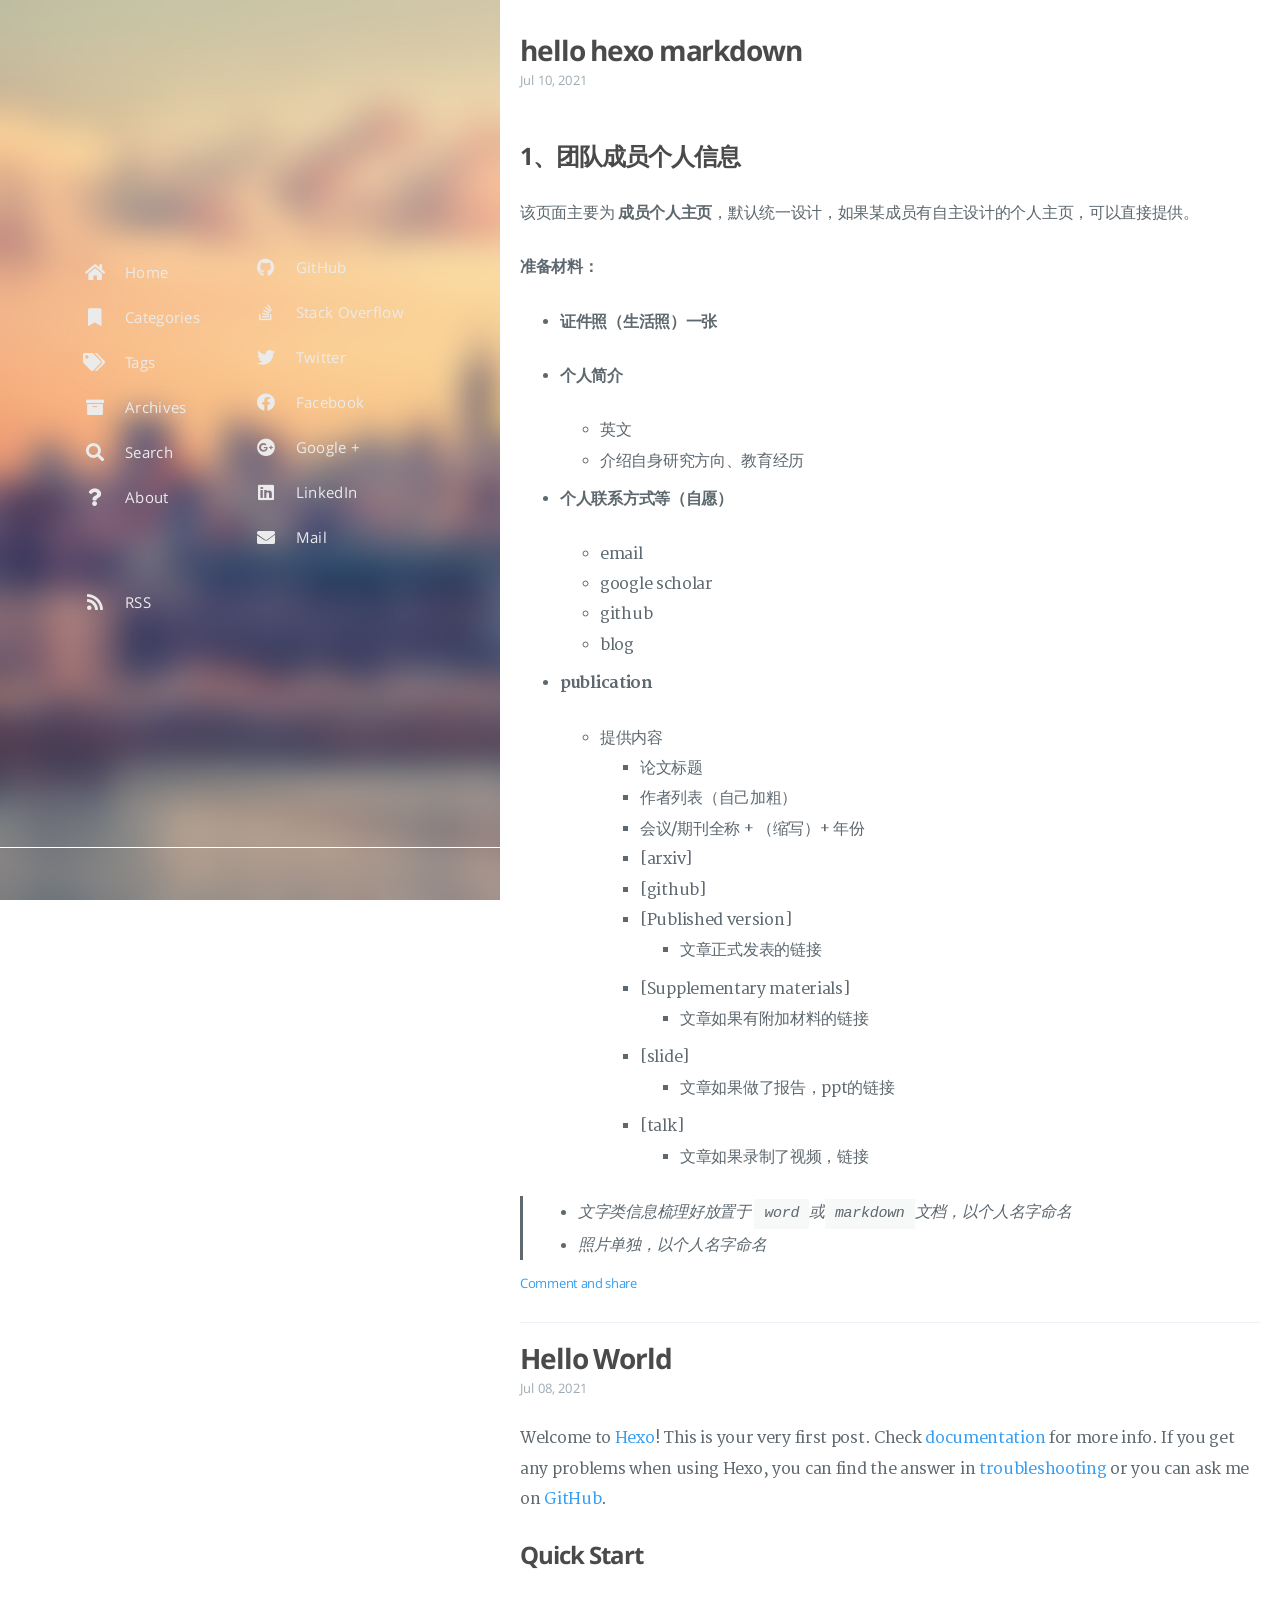
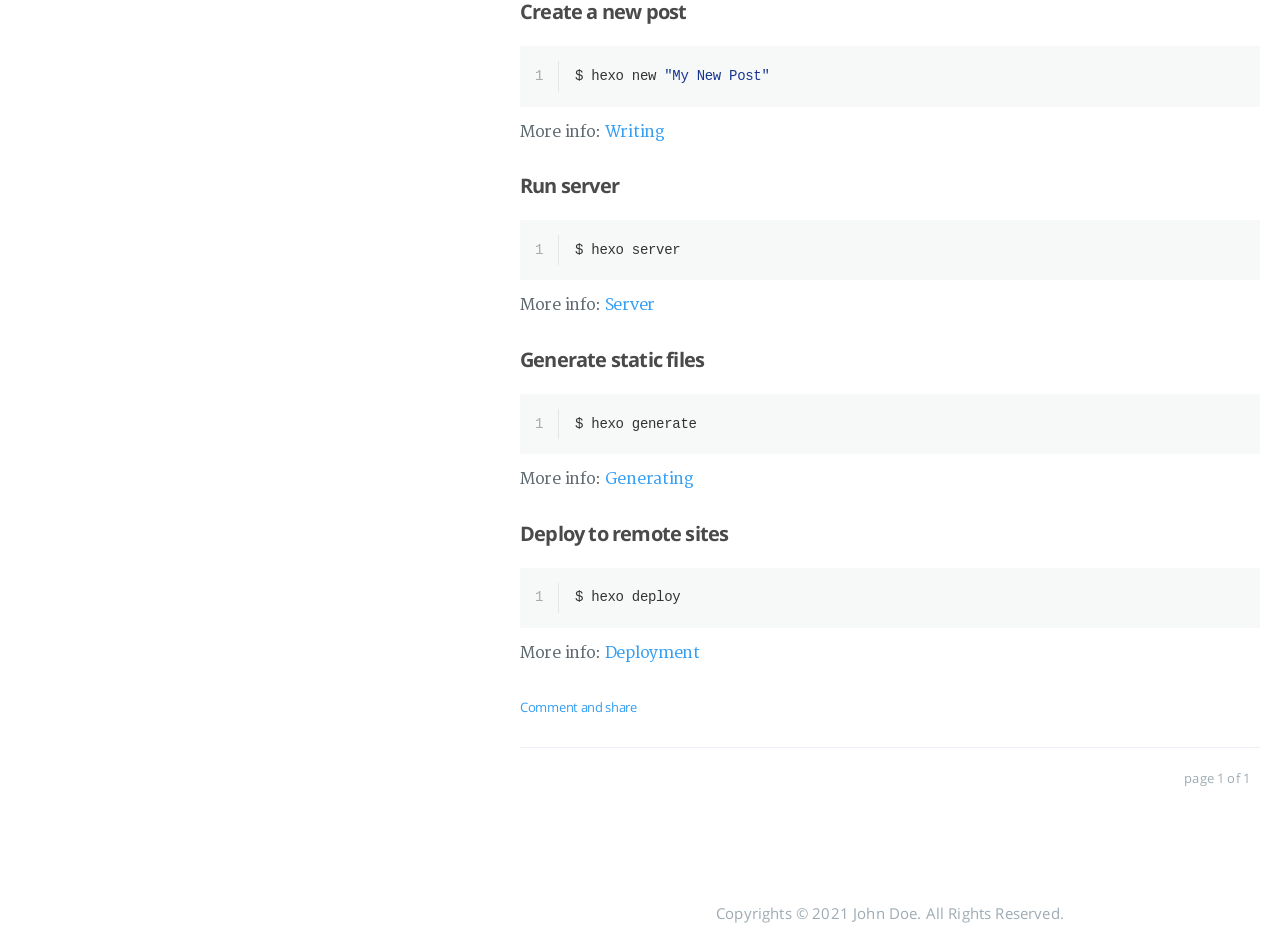
==== commit 90fbffa7: "Site updated: 2021-07-10 14:14:32" ====
--- a/archives/index.html
+++ b/archives/index.html
@@ -317,6 +317,111 @@
                     
                         <a
                             class="link-unstyled"
+                            href="/2021/07/10/hello-hexo-markdown/"
+                            aria-label=": hello hexo markdown"
+                        >
+                            hello hexo markdown
+                        </a>
+                    
+                </h1>
+                <div class="postShorten-meta">
+    <time datetime="2021-07-10T14:06:14+08:00">
+	
+		    Jul 10, 2021
+    	
+    </time>
+    
+</div>
+
+            </div>
+            
+                <div class="postShorten-content">
+                    <h2 id="1、团队成员个人信息"><a href="#1、团队成员个人信息" class="headerlink" title="1、团队成员个人信息"></a>1、团队成员个人信息</h2><p>该页面主要为 <strong>成员个人主页</strong>，默认统一设计，如果某成员有自主设计的个人主页，可以直接提供。</p>
+<p><strong>准备材料：</strong></p>
+<ul>
+<li><p><strong>证件照（生活照）一张</strong></p>
+</li>
+<li><p><strong>个人简介</strong></p>
+<ul>
+<li>英文</li>
+<li>介绍自身研究方向、教育经历</li>
+</ul>
+</li>
+<li><p><strong>个人联系方式等（自愿）</strong></p>
+<ul>
+<li>email</li>
+<li>google scholar</li>
+<li>github</li>
+<li>blog</li>
+</ul>
+</li>
+<li><p><strong>publication</strong></p>
+<ul>
+<li>提供内容<ul>
+<li>论文标题</li>
+<li>作者列表（自己加粗）</li>
+<li>会议/期刊全称 + （缩写）+ 年份</li>
+<li>[arxiv] </li>
+<li>[github]</li>
+<li>[Published version] <ul>
+<li>文章正式发表的链接</li>
+</ul>
+</li>
+<li>[Supplementary materials]<ul>
+<li>文章如果有附加材料的链接</li>
+</ul>
+</li>
+<li>[slide]<ul>
+<li>文章如果做了报告，ppt的链接</li>
+</ul>
+</li>
+<li>[talk]<ul>
+<li>文章如果录制了视频，链接</li>
+</ul>
+</li>
+</ul>
+</li>
+</ul>
+</li>
+</ul>
+<blockquote>
+<ul>
+<li>文字类信息梳理好放置于 <code>word</code>或<code>markdown</code>文档，以个人名字命名</li>
+<li>照片单独，以个人名字命名</li>
+</ul>
+</blockquote>
+
+                    
+                        
+
+
+                    
+                    
+                        <p>
+                            <a
+                                href="/2021/07/10/hello-hexo-markdown/#post-footer"
+                                class="postShorten-excerpt_link link"
+                                aria-label=""
+                            >
+                                Comment and share
+                            </a>
+                        </p>
+                    
+                </div>
+            
+        </div>
+        
+    </article>
+    
+    
+    <article class="postShorten postShorten--thumbnailimg-bottom">
+        <div class="postShorten-wrap">
+            
+            <div class="postShorten-header">
+                <h1 class="postShorten-title">
+                    
+                        <a
+                            class="link-unstyled"
                             href="/2021/07/08/hello-world/"
                             aria-label=": Hello World"
                         >
